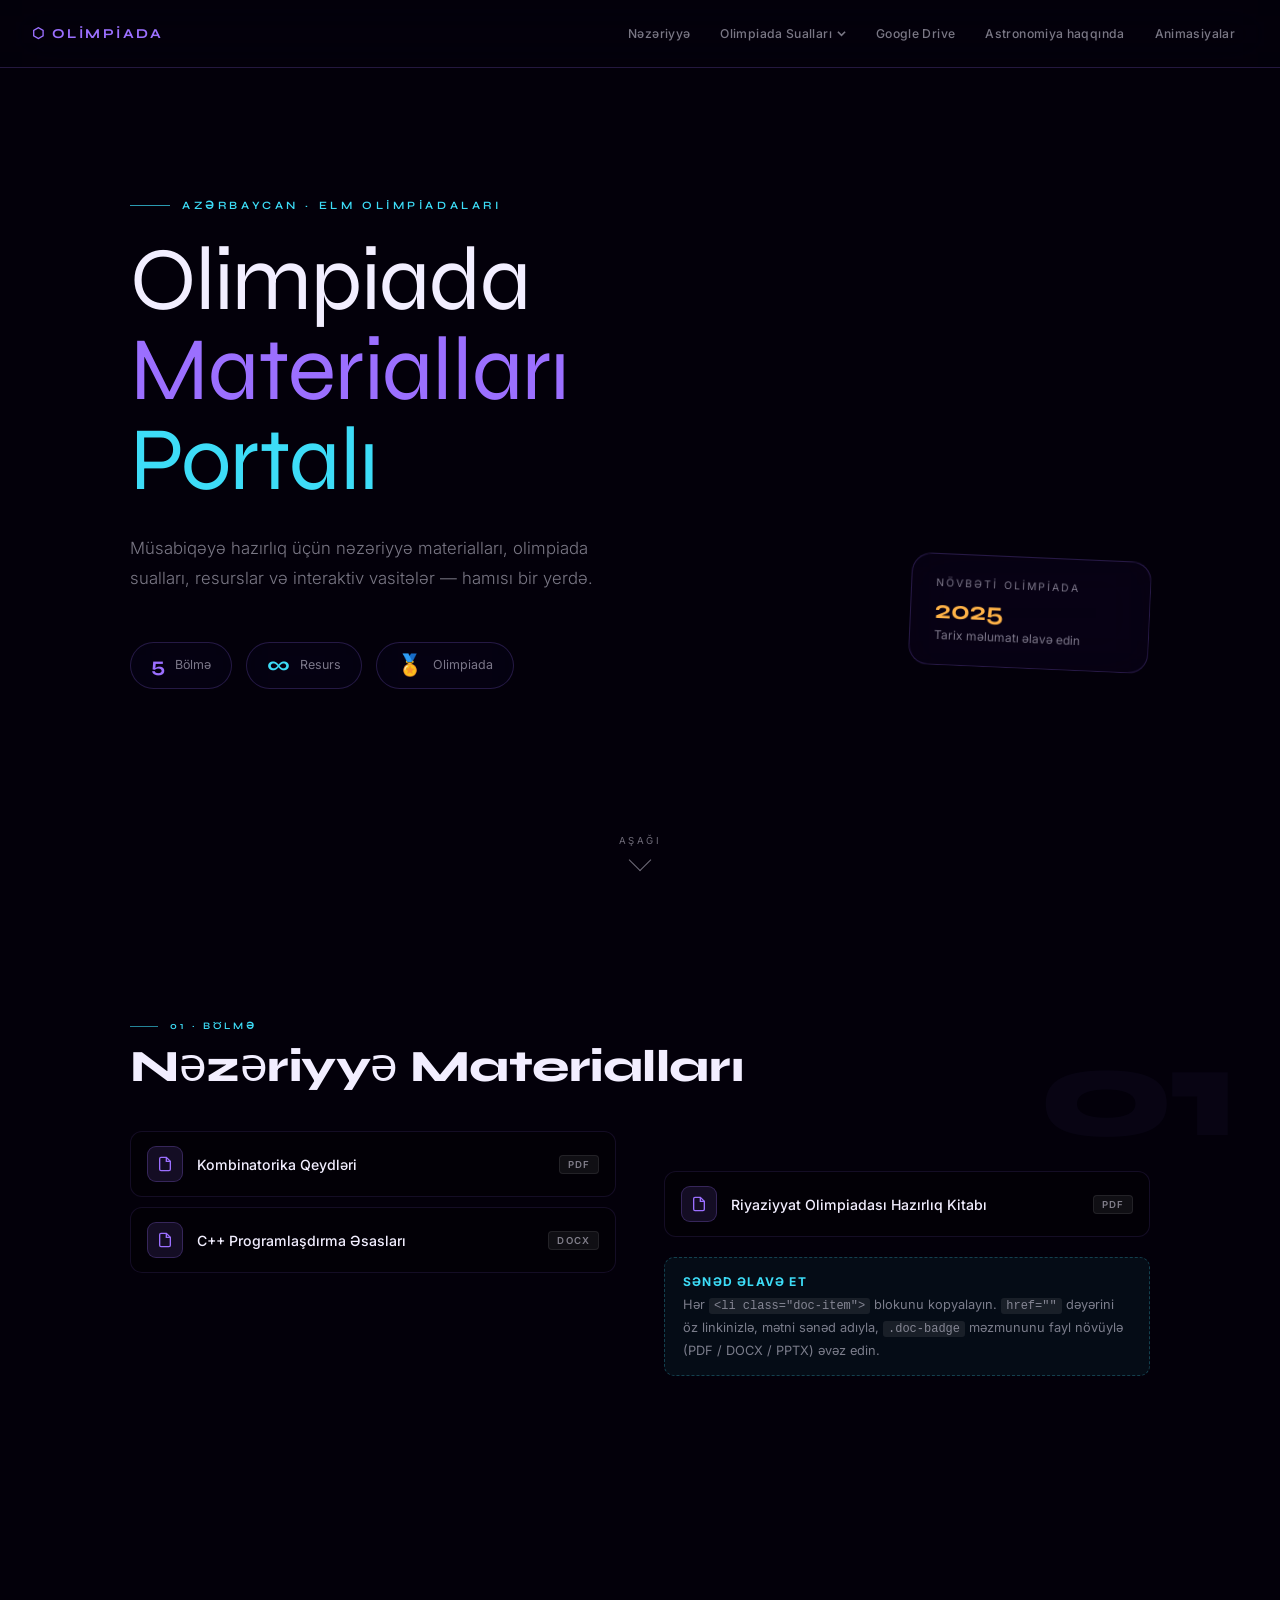
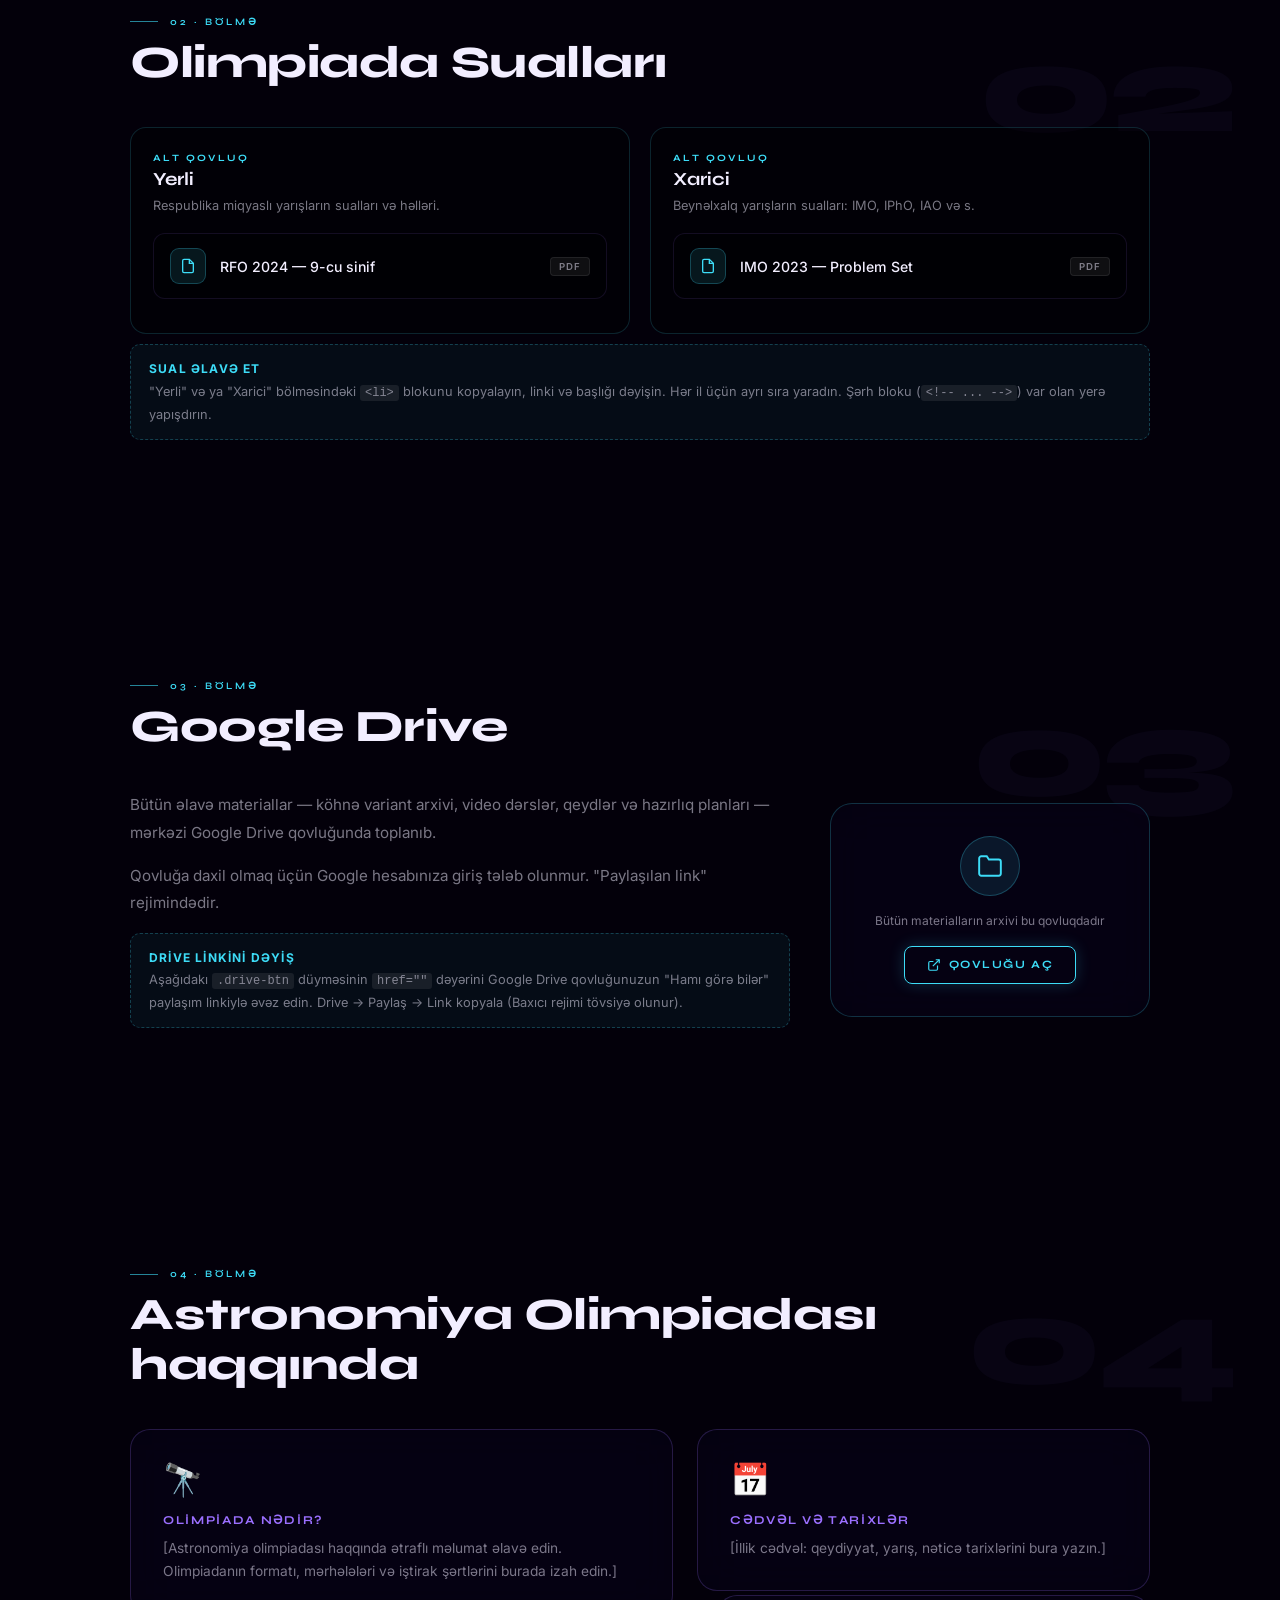
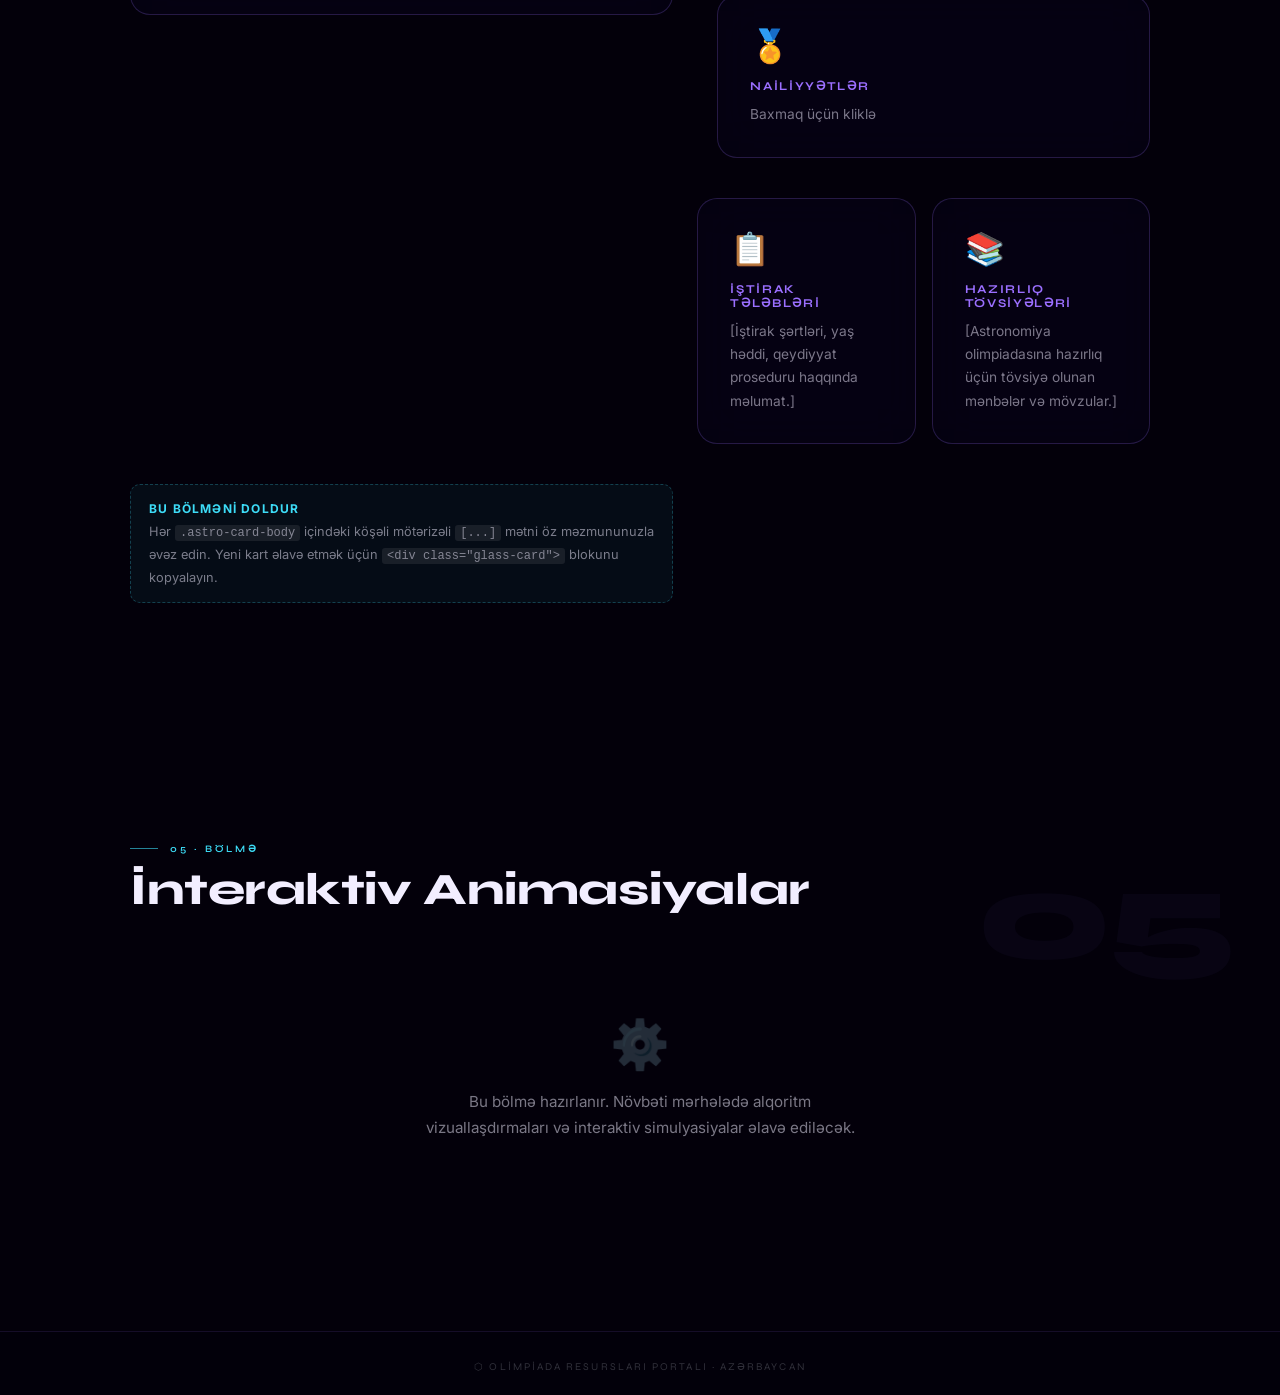
==== indexoz.html @ 7350e56d "Rename index.html to indexoz.html" ====
<!DOCTYPE html>
<html lang="az">
<head>
<meta charset="UTF-8"/>
<meta name="viewport" content="width=device-width, initial-scale=1.0"/>
<title>Olimpiada Resursları Portalı</title>
<link rel="preconnect" href="https://fonts.googleapis.com"/>
<link rel="preconnect" href="https://fonts.gstatic.com" crossorigin/>
<!--
  Inter = full Azerbaijani Unicode charset (ə ş ı ü ö ğ ç)
  Syne = kinetic display font with weight axis for scroll animation
-->
<link href="https://fonts.googleapis.com/css2?family=Syne:wght@400..800&family=Inter:wght@300;400;500;600&display=swap" rel="stylesheet"/>

<style>
/* ══════════════════════════════════════════════════
   DESIGN TOKENS
══════════════════════════════════════════════════ */
:root {
  --ink:        #03000A;
  --white:      #F2EEFF;
  --muted:      rgba(242,238,255,0.5);
  --faint:      rgba(242,238,255,0.15);
  --violet:     #9B6FFF;
  --cyan:       #3DDCF7;
  --rose:       #FF6B9D;
  --amber:      #FFB347;

  /* glass panels */
  --glass-bg:   rgba(8, 2, 22, 0.55);
  --glass-border: rgba(155,111,255,0.22);
  --glass-blur: blur(24px) saturate(160%);

  --font-display: 'Syne', sans-serif;
  --font-body:    'Inter', sans-serif;
  --nav-h:        68px;
}

/* ══════════════════════════════════════════════════
   RESET + BASE
══════════════════════════════════════════════════ */
*, *::before, *::after { box-sizing: border-box; margin: 0; padding: 0; }
html { scroll-behavior: smooth; font-size: 16px; }

body {
  font-family: var(--font-body);
  background: var(--ink);
  color: var(--white);
  overflow-x: hidden;
  min-height: 100vh;
}

/* ══════════════════════════════════════════════════
   PARALLAX SECTION BACKGROUNDS
   Each section gets its own full-bleed background image.

   HOW TO CHANGE A BACKGROUND:
   1. Go to Unsplash (unsplash.com) or NASA image gallery (images.nasa.gov)
   2. Find an image, click "Download" → copy the direct image URL
   3. Replace the url('...') value in the matching .bg-* rule below
   4. Adjust background-position if needed (e.g. "center top" vs "center center")
══════════════════════════════════════════════════ */
.bg-hero {
  /* CURRENT: Deep Milky Way field — NASA/ESA Hubble */
  background-image: url('https://images.unsplash.com/photo-1462331940025-496dfbfc7564?q=85&w=2400&auto=format&fit=crop');
}
.bg-theory {
  /* CURRENT: Purple nebula / cosmic cloud */
  background-image: url('https://images.unsplash.com/photo-1534796636912-3b95b3ab5986?q=85&w=2400&auto=format&fit=crop');
}
.bg-questions {
  /* CURRENT: Star cluster, deep blue tones */
  background-image: url('https://images.unsplash.com/photo-1419242902214-272b3f66ee7a?q=85&w=2400&auto=format&fit=crop');
}
.bg-drive {
  /* CURRENT: Galaxy spiral arm, dark green-black */
  background-image: url('https://images.unsplash.com/photo-1543722530-d2c3201371e7?q=85&w=2400&auto=format&fit=crop');
}
.bg-astronomy {
  /* CURRENT: Saturn-like ring planet, dark violet */
  background-image: url('https://images.unsplash.com/photo-1614314107768-6018061e5700?q=85&w=2400&auto=format&fit=crop');
}
.bg-animations {
  /* CURRENT: Abstract geometric light streaks on black */
  background-image: url('https://images.unsplash.com/photo-1451187580459-43490279c0fa?q=85&w=2400&auto=format&fit=crop');
}

/* ══════════════════════════════════════════════════
   SCROLL PROGRESS LINE
══════════════════════════════════════════════════ */
#scroll-line {
  position: fixed;
  top: 0; left: 0;
  height: 2px;
  width: 0%;
  background: linear-gradient(90deg, var(--violet), var(--cyan));
  z-index: 1000;
  transition: width 0.08s linear;
}

/* ══════════════════════════════════════════════════
   NAVIGATION
══════════════════════════════════════════════════ */
nav {
  position: fixed;
  top: 0; left: 0; right: 0;
  height: var(--nav-h);
  z-index: 500;
  background: rgba(3,0,10,0.7);
  backdrop-filter: var(--glass-blur);
  -webkit-backdrop-filter: var(--glass-blur);
  border-bottom: 1px solid var(--glass-border);
}

.nav-inner {
  max-width: 1280px;
  margin: 0 auto;
  height: 100%;
  display: flex;
  align-items: center;
  gap: 4px;
  padding: 0 32px;
}

.nav-logo {
  font-family: var(--font-display);
  font-size: 0.85rem;
  font-weight: 700;
  letter-spacing: 0.18em;
  text-transform: uppercase;
  color: var(--violet);
  text-decoration: none;
  margin-right: auto;
  flex-shrink: 0;
}

.nav-link {
  font-family: var(--font-body);
  font-size: 0.76rem;
  font-weight: 500;
  letter-spacing: 0.03em;
  color: var(--muted);
  text-decoration: none;
  padding: 7px 13px;
  border-radius: 6px;
  white-space: nowrap;
  transition: color 0.2s, background 0.2s;
}
.nav-link:hover { color: var(--white); background: rgba(155,111,255,0.1); }

/* dropdown */
.dropdown { position: relative; }
.dropdown-btn {
  display: flex;
  align-items: center;
  gap: 5px;
  cursor: pointer;
  background: none;
  border: none;
  font-family: var(--font-body);
  font-size: 0.76rem;
  font-weight: 500;
  letter-spacing: 0.03em;
  color: var(--muted);
  padding: 7px 13px;
  border-radius: 6px;
  transition: color 0.2s, background 0.2s;
  white-space: nowrap;
}
.dropdown-btn:hover { color: var(--white); background: rgba(155,111,255,0.1); }
.dropdown-btn svg { width: 9px; height: 9px; transition: transform 0.2s; }
.dropdown:hover .dropdown-btn svg { transform: rotate(180deg); }

.dropdown-menu {
  display: none;
  position: absolute;
  top: calc(100% + 8px);
  left: 50%;
  transform: translateX(-50%);
  min-width: 160px;
  background: rgba(8,2,22,0.95);
  backdrop-filter: var(--glass-blur);
  -webkit-backdrop-filter: var(--glass-blur);
  border: 1px solid var(--glass-border);
  border-radius: 10px;
  overflow: hidden;
}
.dropdown:hover .dropdown-menu { display: block; }
.dropdown-item {
  display: block;
  padding: 10px 18px;
  font-size: 0.78rem;
  color: var(--muted);
  text-decoration: none;
  transition: background 0.15s, color 0.15s;
}
.dropdown-item:hover { background: rgba(155,111,255,0.12); color: var(--white); }
.dropdown-item + .dropdown-item { border-top: 1px solid rgba(155,111,255,0.1); }

/* ══════════════════════════════════════════════════
   SECTION SHELL (full-bleed bg + overlay)
══════════════════════════════════════════════════ */
.section-shell {
  position: relative;
  background-size: cover;
  background-position: center;
  background-attachment: fixed; /* parallax */
  padding: 120px 0;
}
/* dark overlay so text is always readable */
.section-shell::before {
  content: '';
  position: absolute;
  inset: 0;
  background: linear-gradient(
    to bottom,
    rgba(3,0,10,0.72) 0%,
    rgba(3,0,10,0.55) 40%,
    rgba(3,0,10,0.72) 100%
  );
  pointer-events: none;
}

/* hero gets a deeper overlay at top for nav contrast */
.section-shell.hero-shell::before {
  background: linear-gradient(
    to bottom,
    rgba(3,0,10,0.82) 0%,
    rgba(3,0,10,0.45) 50%,
    rgba(3,0,10,0.88) 100%
  );
}

.section-content {
  position: relative;
  z-index: 1;
  max-width: 1100px;
  margin: 0 auto;
  padding: 0 40px;
}

/* ══════════════════════════════════════════════════
   HERO SECTION
══════════════════════════════════════════════════ */
.hero-shell {
  min-height: 100vh;
  display: flex;
  align-items: center;
  padding: 0;
}

.hero-content {
  position: relative;
  z-index: 1;
  width: 100%;
  max-width: 1100px;
  margin: 0 auto;
  padding: var(--nav-h) 40px 80px;
}

/* Organic asymmetric text block — offset left */
.hero-text-block {
  max-width: 680px;
}

/* kinetic title — weight animates on scroll via JS */
.kinetic-title {
  font-family: var(--font-display);
  font-size: clamp(3rem, 7vw, 6.5rem);
  font-weight: 400; /* starts light, JS will animate to 800 on scroll */
  line-height: 1.0;
  letter-spacing: -0.01em;
  color: var(--white);
  will-change: font-weight, opacity;
  transition: font-variation-settings 0.4s ease;
}
.kinetic-title .accent { color: var(--violet); }
.kinetic-title .accent2 { color: var(--cyan); }

.hero-eyebrow {
  font-family: var(--font-display);
  font-size: 0.7rem;
  font-weight: 600;
  letter-spacing: 0.32em;
  text-transform: uppercase;
  color: var(--cyan);
  margin-bottom: 24px;
  display: flex;
  align-items: center;
  gap: 12px;
}
.hero-eyebrow::before {
  content: '';
  display: inline-block;
  width: 40px;
  height: 1px;
  background: var(--cyan);
  opacity: 0.7;
}

.hero-sub {
  margin-top: 28px;
  font-size: 1.05rem;
  font-weight: 300;
  color: var(--muted);
  line-height: 1.8;
  max-width: 480px;
}

/* floating glass stat pills — organic positions */
.hero-stats {
  display: flex;
  gap: 14px;
  margin-top: 48px;
  flex-wrap: wrap;
}
.stat-pill {
  background: var(--glass-bg);
  backdrop-filter: var(--glass-blur);
  -webkit-backdrop-filter: var(--glass-blur);
  border: 1px solid var(--glass-border);
  border-radius: 100px;
  padding: 10px 20px;
  display: flex;
  align-items: center;
  gap: 10px;
}
.stat-pill .num {
  font-family: var(--font-display);
  font-size: 1.3rem;
  font-weight: 700;
  color: var(--violet);
}
.stat-pill .label {
  font-size: 0.78rem;
  color: var(--muted);
  line-height: 1.3;
}

/* floating glass card — overlapping, asymmetric */
.hero-float-card {
  position: absolute;
  right: 40px;
  bottom: 100px;
  width: 240px;
  background: var(--glass-bg);
  backdrop-filter: var(--glass-blur);
  -webkit-backdrop-filter: var(--glass-blur);
  border: 1px solid var(--glass-border);
  border-radius: 20px;
  padding: 22px 24px;
  transform: rotate(2.5deg);
}
.hfc-label {
  font-size: 0.65rem;
  letter-spacing: 0.2em;
  text-transform: uppercase;
  color: var(--muted);
  margin-bottom: 8px;
}
.hfc-val {
  font-family: var(--font-display);
  font-size: 1.6rem;
  font-weight: 700;
  color: var(--amber);
  line-height: 1;
}
.hfc-sub { font-size: 0.75rem; color: var(--muted); margin-top: 4px; }

/* scroll cue */
.scroll-cue {
  position: absolute;
  bottom: 32px;
  left: 50%;
  transform: translateX(-50%);
  z-index: 1;
  display: flex;
  flex-direction: column;
  align-items: center;
  gap: 6px;
  opacity: 0.45;
}
.scroll-cue span {
  font-size: 0.6rem;
  letter-spacing: 0.25em;
  text-transform: uppercase;
  color: var(--white);
}
.scroll-cue .chevron {
  width: 16px;
  height: 16px;
  border-right: 1.5px solid var(--white);
  border-bottom: 1.5px solid var(--white);
  transform: rotate(45deg);
  animation: bounce 1.6s ease-in-out infinite;
}
@keyframes bounce {
  0%, 100% { transform: rotate(45deg) translateY(0); }
  50%       { transform: rotate(45deg) translateY(5px); }
}

/* ══════════════════════════════════════════════════
   SECTION COMMON ELEMENTS
══════════════════════════════════════════════════ */

/* section eyebrow */
.s-eyebrow {
  font-family: var(--font-display);
  font-size: 0.62rem;
  font-weight: 600;
  letter-spacing: 0.3em;
  text-transform: uppercase;
  color: var(--cyan);
  margin-bottom: 10px;
  display: flex;
  align-items: center;
  gap: 12px;
}
.s-eyebrow::before {
  content: '';
  display: inline-block;
  width: 28px;
  height: 1px;
  background: var(--cyan);
  opacity: 0.6;
}

/* kinetic section heading */
.s-heading {
  font-family: var(--font-display);
  font-size: clamp(1.8rem, 3.5vw, 2.8rem);
  font-weight: 400;
  line-height: 1.1;
  letter-spacing: -0.01em;
  color: var(--white);
  margin-bottom: 40px;
  transition: font-variation-settings 0.4s ease;
  will-change: font-variation-settings;
}

/* ══════════════════════════════════════════════════
   GLASSMORPHISM CARD
══════════════════════════════════════════════════ */
.glass-card {
  background: var(--glass-bg);
  backdrop-filter: var(--glass-blur);
  -webkit-backdrop-filter: var(--glass-blur);
  border: 1px solid var(--glass-border);
  border-radius: 20px;
  padding: 30px 32px;
  transition: border-color 0.3s, transform 0.3s;
}
.glass-card:hover {
  border-color: rgba(155,111,255,0.45);
  transform: translateY(-2px);
}

/* ══════════════════════════════════════════════════
   THEORY SECTION — organic 2-col with overlap
══════════════════════════════════════════════════ */
#theory .section-content {
  display: grid;
  grid-template-columns: 1fr 1fr;
  gap: 0 48px;
  align-items: start;
}

/* heading spans full width */
#theory .s-eyebrow,
#theory .s-heading { grid-column: 1 / -1; }

#theory .doc-col:nth-child(odd) { margin-top: 0; }
#theory .doc-col:nth-child(even) { margin-top: 40px; } /* organic stagger */

@media (max-width: 700px) {
  #theory .section-content { grid-template-columns: 1fr; }
  #theory .doc-col:nth-child(even) { margin-top: 0; }
}

/* ══════════════════════════════════════════════════
   DOC ITEM
══════════════════════════════════════════════════ */
.doc-item {
  display: flex;
  align-items: center;
  gap: 14px;
  padding: 14px 16px;
  background: rgba(0,0,0,0.3);
  border: 1px solid rgba(155,111,255,0.12);
  border-radius: 12px;
  margin-bottom: 10px;
  transition: background 0.2s, border-color 0.2s, transform 0.2s;
}
.doc-item:hover {
  background: rgba(155,111,255,0.09);
  border-color: rgba(155,111,255,0.35);
  transform: translateX(4px);
}

.doc-icon-wrap {
  width: 36px;
  height: 36px;
  border-radius: 9px;
  background: rgba(155,111,255,0.12);
  border: 1px solid rgba(155,111,255,0.25);
  display: flex;
  align-items: center;
  justify-content: center;
  flex-shrink: 0;
}
.doc-icon-wrap svg { width: 16px; height: 16px; color: var(--violet); }

.doc-link {
  font-size: 0.88rem;
  font-weight: 500;
  color: var(--white);
  text-decoration: none;
  flex: 1;
  transition: color 0.2s;
}
.doc-link:hover { color: var(--violet); }

.doc-badge {
  font-size: 0.6rem;
  font-weight: 600;
  letter-spacing: 0.12em;
  text-transform: uppercase;
  color: var(--muted);
  background: rgba(255,255,255,0.06);
  border: 1px solid rgba(255,255,255,0.08);
  padding: 3px 8px;
  border-radius: 4px;
  flex-shrink: 0;
}

/* ══════════════════════════════════════════════════
   USER NOTE BLOCK
══════════════════════════════════════════════════ */
.user-note {
  display: flex;
  gap: 12px;
  align-items: flex-start;
  background: rgba(61,220,247,0.05);
  border: 1px dashed rgba(61,220,247,0.25);
  border-radius: 10px;
  padding: 14px 18px;
  margin-top: 16px;
  font-size: 0.8rem;
  color: var(--muted);
  line-height: 1.65;
}
.user-note strong { color: var(--cyan); display: block; margin-bottom: 2px; font-size: 0.75rem; letter-spacing: 0.1em; text-transform: uppercase; }
.user-note code { background: rgba(255,255,255,0.08); padding: 1px 5px; border-radius: 3px; font-size: 0.75rem; }

/* ══════════════════════════════════════════════════
   QUESTIONS SECTION — subfolder grid
══════════════════════════════════════════════════ */
.subfolder-grid {
  display: grid;
  grid-template-columns: 1fr 1fr;
  gap: 20px;
}
@media (max-width: 600px) { .subfolder-grid { grid-template-columns: 1fr; } }

.subfolder-box {
  background: rgba(0,0,0,0.35);
  border: 1px solid rgba(61,220,247,0.16);
  border-radius: 16px;
  padding: 24px 22px;
}
.sf-tag {
  font-family: var(--font-display);
  font-size: 0.6rem;
  font-weight: 700;
  letter-spacing: 0.25em;
  text-transform: uppercase;
  color: var(--cyan);
  margin-bottom: 4px;
}
.sf-title {
  font-family: var(--font-display);
  font-size: 1.15rem;
  font-weight: 700;
  color: var(--white);
  margin-bottom: 6px;
}
.sf-desc {
  font-size: 0.8rem;
  color: var(--muted);
  margin-bottom: 18px;
  line-height: 1.5;
}
/* cyan icon tint for questions subfolder */
.subfolder-box .doc-icon-wrap {
  background: rgba(61,220,247,0.1);
  border-color: rgba(61,220,247,0.25);
}
.subfolder-box .doc-icon-wrap svg { color: var(--cyan); }
.subfolder-box .doc-link:hover { color: var(--cyan); }

/* ══════════════════════════════════════════════════
   DRIVE SECTION
══════════════════════════════════════════════════ */
.drive-layout {
  display: grid;
  grid-template-columns: 1fr 320px;
  gap: 40px;
  align-items: center;
}
@media (max-width: 700px) { .drive-layout { grid-template-columns: 1fr; } }

.drive-text {
  font-size: 0.95rem;
  color: var(--muted);
  line-height: 1.8;
}

.drive-glass {
  background: var(--glass-bg);
  backdrop-filter: var(--glass-blur);
  -webkit-backdrop-filter: var(--glass-blur);
  border: 1px solid rgba(61,220,247,0.22);
  border-radius: 22px;
  padding: 32px 28px;
  text-align: center;
}
.drive-icon-circle {
  width: 60px;
  height: 60px;
  background: rgba(61,220,247,0.1);
  border: 1px solid rgba(61,220,247,0.25);
  border-radius: 50%;
  display: flex;
  align-items: center;
  justify-content: center;
  margin: 0 auto 16px;
}
.drive-icon-circle svg { width: 26px; height: 26px; color: var(--cyan); }
.drive-label {
  font-size: 0.75rem;
  color: var(--muted);
  margin-bottom: 16px;
  line-height: 1.5;
}
.drive-btn {
  display: inline-flex;
  align-items: center;
  gap: 8px;
  background: transparent;
  border: 1.5px solid var(--cyan);
  color: var(--cyan);
  padding: 11px 22px;
  border-radius: 8px;
  font-family: var(--font-display);
  font-size: 0.7rem;
  font-weight: 700;
  letter-spacing: 0.14em;
  text-transform: uppercase;
  text-decoration: none;
  transition: all 0.25s;
  box-shadow: 0 0 16px rgba(61,220,247,0.2);
}
.drive-btn:hover {
  background: var(--cyan);
  color: var(--ink);
  box-shadow: 0 0 28px rgba(61,220,247,0.5);
}
.drive-btn svg { width: 14px; height: 14px; }

/* ══════════════════════════════════════════════════
   ASTRONOMY SECTION — asymmetric overlapping cards
══════════════════════════════════════════════════ */
.astro-layout {
  display: grid;
  grid-template-columns: 1.2fr 1fr;
  gap: 24px;
  align-items: start;
}
@media (max-width: 700px) { .astro-layout { grid-template-columns: 1fr; } }

.astro-main-card {
  grid-row: 1 / 3;
}
.astro-side-cards {
  display: flex;
  flex-direction: column;
  gap: 16px;
}
.astro-side-cards .glass-card { margin-top: 0; }
.astro-side-cards .glass-card:nth-child(2) { margin-top: -12px; margin-left: 20px; } /* organic overlap */

.astro-icon { font-size: 2rem; margin-bottom: 14px; }
.astro-card-title {
  font-family: var(--font-display);
  font-size: 0.75rem;
  font-weight: 700;
  letter-spacing: 0.14em;
  text-transform: uppercase;
  color: var(--violet);
  margin-bottom: 10px;
}
.astro-card-body {
  font-size: 0.86rem;
  color: var(--muted);
  line-height: 1.7;
}

/* ══════════════════════════════════════════════════
   ANIMATIONS SECTION
══════════════════════════════════════════════════ */
.anim-placeholder {
  text-align: center;
  padding: 60px 0;
}
.anim-ph-icon {
  font-size: 3rem;
  opacity: 0.25;
  margin-bottom: 16px;
}
.anim-ph-text {
  font-size: 0.95rem;
  color: var(--muted);
  line-height: 1.7;
  max-width: 440px;
  margin: 0 auto;
}
#animation-container { min-height: 10px; }

/* ══════════════════════════════════════════════════
   SECTION DIVIDER
══════════════════════════════════════════════════ */
.section-number {
  position: absolute;
  right: 48px;
  top: 130px;
  font-family: var(--font-display);
  font-size: 8rem;
  font-weight: 800;
  color: rgba(155,111,255,0.04);
  line-height: 1;
  pointer-events: none;
  user-select: none;
  letter-spacing: -0.04em;
}

/* ══════════════════════════════════════════════════
   RESPONSIVE NAV collapse
══════════════════════════════════════════════════ */
@media (max-width: 860px) {
  .nav-inner { gap: 2px; padding: 0 16px; }
  .nav-link, .dropdown-btn { font-size: 0.68rem; padding: 6px 8px; }
  .hero-float-card { display: none; }
  .kinetic-title { font-size: clamp(2.4rem, 8vw, 4rem); }
  .section-number { display: none; }
  .astro-side-cards .glass-card:nth-child(2) { margin-top: 0; margin-left: 0; }
}

/* ══════════════════════════════════════════════════
   FOOTER
══════════════════════════════════════════════════ */
footer {
  background: rgba(3,0,10,0.95);
  border-top: 1px solid rgba(155,111,255,0.12);
  text-align: center;
  padding: 28px;
  font-family: var(--font-display);
  font-size: 0.65rem;
  letter-spacing: 0.2em;
  text-transform: uppercase;
  color: rgba(242,238,255,0.2);
}

/* ══════════════════════════════════════════════════
   REVEAL ANIMATION (intersection observer)
══════════════════════════════════════════════════ */
.reveal {
  opacity: 0;
  transform: translateY(28px);
  transition: opacity 0.7s ease, transform 0.7s ease;
}
.reveal.visible {
  opacity: 1;
  transform: translateY(0);
}
.reveal-delay-1 { transition-delay: 0.1s; }
.reveal-delay-2 { transition-delay: 0.22s; }
.reveal-delay-3 { transition-delay: 0.34s; }
</style>
</head>
<body>

<!-- Scroll progress line -->
<div id="scroll-line"></div>

<!-- ══════════════════════════════════════════════
     NAVIGATION
══════════════════════════════════════════════ -->
<nav>
  <div class="nav-inner">
    <a href="#" class="nav-logo">⬡ Olimpiada</a>
    <a href="#theory" class="nav-link">Nəzəriyyə</a>
    <div class="dropdown">
      <button class="dropdown-btn" aria-haspopup="true">
        Olimpiada Sualları
        <svg viewBox="0 0 10 6" fill="none" stroke="currentColor" stroke-width="1.8"><path d="M1 1l4 4 4-4"/></svg>
      </button>
      <div class="dropdown-menu">
        <a href="#yerli" class="dropdown-item">Yerli</a>
        <a href="#xarici" class="dropdown-item">Xarici</a>
      </div>
    </div>
    <a href="#drive" class="nav-link">Google Drive</a>
    <a href="#astronomy" class="nav-link">Astronomiya haqqında</a>
    <a href="#animations" class="nav-link">Animasiyalar</a>
  </div>
</nav>

<!-- ══════════════════════════════════════════════
     HERO
══════════════════════════════════════════════ -->
<section class="section-shell hero-shell bg-hero" id="hero">
  <div class="hero-content">
    <div class="hero-text-block">
      <p class="hero-eyebrow">Azərbaycan · Elm Olimpiadaları</p>
      <h1 class="kinetic-title" id="hero-title">
        Olimpiada<br>
        <span class="accent">Materialları</span><br>
        <span class="accent2">Portalı</span>
      </h1>
      <p class="hero-sub">
        Müsabiqəyə hazırlıq üçün nəzəriyyə materialları, olimpiada sualları, resurslar və interaktiv vasitələr — hamısı bir yerdə.
      </p>
      <div class="hero-stats">
        <div class="stat-pill">
          <span class="num">5</span>
          <span class="label">Bölmə</span>
        </div>
        <div class="stat-pill">
          <span class="num" style="color:var(--cyan)">∞</span>
          <span class="label">Resurs</span>
        </div>
        <div class="stat-pill">
          <span class="num" style="color:var(--rose)">🏅</span>
          <span class="label">Olimpiada</span>
        </div>
      </div>
    </div>

    <!-- Organic floating glass card — overlapping hero image -->
    <div class="hero-float-card">
      <p class="hfc-label">Növbəti olimpiada</p>
      <!--
        BURA TARIX YAZIN:
        Bu kiçik float kartdakı tarix və adı
        öz olimpiadanıza uyğun dəyişin.
      -->
      <p class="hfc-val">2025</p>
      <p class="hfc-sub">Tarix məlumatı əlavə edin</p>
    </div>
  </div>

  <div class="scroll-cue">
    <span>Aşağı</span>
    <div class="chevron"></div>
  </div>
</section>

<!-- ══════════════════════════════════════════════
     1 · THEORY
══════════════════════════════════════════════ -->
<section class="section-shell bg-theory" id="theory">
  <span class="section-number">01</span>
  <div class="section-content">
    <p class="s-eyebrow reveal">01 · Bölmə</p>
    <h2 class="s-heading reveal reveal-delay-1">Nəzəriyyə Materialları</h2>

    <!--
      SÜTUN QURULUŞU:
      İki sütunlu organik layout. Sol sütun normal,
      sağ sütun 40px aşağı sürüşür — bu qeyri-simmetrik effektdir.
      Sənədləri aşağıdakı kimi bölüşdürün:
      ilk yarısı .doc-col:first-of-type içinə,
      ikinci yarısı ikinci .doc-col içinə.
    -->

    <div class="doc-col reveal reveal-delay-1">
      <ul style="list-style:none;padding:0;margin:0;">
        <!--
          SƏNƏD ƏLAVƏ ETMƏYİN YOLU:
          ─────────────────────────────────────────
          1. href="..." dəyərinə Google Drive,
             Dropbox və ya birbaşa fayl linkini yazın.
             Məsələn: href="https://drive.google.com/file/d/XXX/view"
          2. .doc-link içindəki mətni sənəd adıyla əvəz edin.
          3. .doc-badge içinə fayl növünü yazın: PDF, DOCX, PPTX
          4. Yeni sənəd üçün bütün <li>...</li> blokunu
             kopyalayıb yapışdırın.
          ─────────────────────────────────────────
        -->
        <li class="doc-item">
          <div class="doc-icon-wrap">
            <svg viewBox="0 0 24 24" fill="none" stroke="currentColor" stroke-width="2"><path d="M14 2H6a2 2 0 00-2 2v16a2 2 0 002 2h12a2 2 0 002-2V8z"/><polyline points="14 2 14 8 20 8"/></svg>
          </div>
          <a href="URL_DOC1.pdf" target="_blank" class="doc-link">Kombinatorika Qeydləri</a>
          <span class="doc-badge">PDF</span>
        </li>
        <li class="doc-item">
          <div class="doc-icon-wrap">
            <svg viewBox="0 0 24 24" fill="none" stroke="currentColor" stroke-width="2"><path d="M14 2H6a2 2 0 00-2 2v16a2 2 0 002 2h12a2 2 0 002-2V8z"/><polyline points="14 2 14 8 20 8"/></svg>
          </div>
          <a href="URL_DOC2.docx" target="_blank" class="doc-link">C++ Programlaşdırma Əsasları</a>
          <span class="doc-badge">DOCX</span>
        </li>
        <!-- YENİ SƏNƏD BURAYA -->
      </ul>
    </div>

    <div class="doc-col reveal reveal-delay-2">
      <ul style="list-style:none;padding:0;margin:0;">
        <!-- İKİNCİ SÜTUN: eyni <li> forması ilə sənəd əlavə edin -->
        <li class="doc-item">
          <div class="doc-icon-wrap">
            <svg viewBox="0 0 24 24" fill="none" stroke="currentColor" stroke-width="2"><path d="M14 2H6a2 2 0 00-2 2v16a2 2 0 002 2h12a2 2 0 002-2V8z"/><polyline points="14 2 14 8 20 8"/></svg>
          </div>
          <a href="URL_DOC3.pdf" target="_blank" class="doc-link">Riyaziyyat Olimpiadası Hazırlıq Kitabı</a>
          <span class="doc-badge">PDF</span>
        </li>
        <!-- YENİ SƏNƏD BURAYA -->
      </ul>

      <div class="user-note" style="margin-top:20px;">
        <span>
          <strong>Sənəd əlavə et</strong>
          Hər <code>&lt;li class="doc-item"&gt;</code> blokunu kopyalayın.
          <code>href=""</code> dəyərini öz linkinizlə, mətni sənəd adıyla,
          <code>.doc-badge</code> məzmununu fayl növüylə (PDF / DOCX / PPTX) əvəz edin.
        </span>
      </div>
    </div>
  </div>
</section>

<!-- ══════════════════════════════════════════════
     2 · OLİMPİADA SUALLARI
══════════════════════════════════════════════ -->
<section class="section-shell bg-questions" id="questions">
  <span class="section-number">02</span>
  <div class="section-content">
    <p class="s-eyebrow reveal">02 · Bölmə</p>
    <h2 class="s-heading reveal reveal-delay-1">Olimpiada Sualları</h2>

    <div class="subfolder-grid reveal reveal-delay-2">
      <!-- YERLİ -->
      <div class="subfolder-box" id="yerli">
        <p class="sf-tag">alt qovluq</p>
        <h3 class="sf-title">Yerli</h3>
        <p class="sf-desc">Respublika miqyaslı yarışların sualları və həlləri.</p>
        <ul style="list-style:none;padding:0;margin:0;">
          <li class="doc-item">
            <div class="doc-icon-wrap">
              <svg viewBox="0 0 24 24" fill="none" stroke="currentColor" stroke-width="2"><path d="M14 2H6a2 2 0 00-2 2v16a2 2 0 002 2h12a2 2 0 002-2V8z"/><polyline points="14 2 14 8 20 8"/></svg>
            </div>
            <a href="URL_LOCAL1.pdf" target="_blank" class="doc-link">RFO 2024 — 9-cu sinif</a>
            <span class="doc-badge">PDF</span>
          </li>
          <!--
            YERLİ SUAL ƏLAVƏ ET:
            Yuxarıdakı <li> blokunu kopyala,
            href və mətni dəyiş.
          -->
        </ul>
      </div>

      <!-- XARİCİ -->
      <div class="subfolder-box" id="xarici">
        <p class="sf-tag">alt qovluq</p>
        <h3 class="sf-title">Xarici</h3>
        <p class="sf-desc">Beynəlxalq yarışların sualları: IMO, IPhO, IAO və s.</p>
        <ul style="list-style:none;padding:0;margin:0;">
          <li class="doc-item">
            <div class="doc-icon-wrap">
              <svg viewBox="0 0 24 24" fill="none" stroke="currentColor" stroke-width="2"><path d="M14 2H6a2 2 0 00-2 2v16a2 2 0 002 2h12a2 2 0 002-2V8z"/><polyline points="14 2 14 8 20 8"/></svg>
            </div>
            <a href="URL_INT1.pdf" target="_blank" class="doc-link">IMO 2023 — Problem Set</a>
            <span class="doc-badge">PDF</span>
          </li>
          <!--
            XARİCİ SUAL ƏLAVƏ ET:
            Yuxarıdakı <li> blokunu kopyala,
            href və mətni dəyiş.
          -->
        </ul>
      </div>
    </div>

    <div class="user-note reveal reveal-delay-3" style="margin-top:10px;">
      <span>
        <strong>Sual əlavə et</strong>
        "Yerli" və ya "Xarici" bölməsindəki <code>&lt;li&gt;</code> blokunu kopyalayın, linki və başlığı dəyişin.
        Hər il üçün ayrı sıra yaradın. Şərh bloku (<code>&lt;!-- ... --&gt;</code>) var olan yerə yapışdırın.
      </span>
    </div>
  </div>
</section>

<!-- ══════════════════════════════════════════════
     3 · GOOGLE DRIVE
══════════════════════════════════════════════ -->
<section class="section-shell bg-drive" id="drive">
  <span class="section-number">03</span>
  <div class="section-content">
    <p class="s-eyebrow reveal">03 · Bölmə</p>
    <h2 class="s-heading reveal reveal-delay-1">Google Drive</h2>

    <div class="drive-layout">
      <div class="drive-text reveal reveal-delay-1">
        <p style="margin-bottom:16px;">
          Bütün əlavə materiallar — köhnə variant arxivi, video dərslər, qeydlər və hazırlıq planları — mərkəzi Google Drive qovluğunda toplanıb.
        </p>
        <p style="margin-bottom:16px;">
          Qovluğa daxil olmaq üçün Google hesabınıza giriş tələb olunmur. "Paylaşılan link" rejimindədir.
        </p>
        <div class="user-note" style="margin-top:0;">
          <span>
            <strong>Drive linkini dəyiş</strong>
            Aşağıdakı <code>.drive-btn</code> düyməsinin <code>href=""</code> dəyərini
            Google Drive qovluğunuzun "Hamı görə bilər" paylaşım linkiylə əvəz edin.
            Drive → Paylaş → Link kopyala (Baxıcı rejimi tövsiyə olunur).
          </span>
        </div>
      </div>

      <div class="drive-glass reveal reveal-delay-2">
        <div class="drive-icon-circle">
          <svg viewBox="0 0 24 24" fill="none" stroke="currentColor" stroke-width="1.8">
            <path d="M22 19a2 2 0 01-2 2H4a2 2 0 01-2-2V5a2 2 0 012-2h5l2 3h9a2 2 0 012 2z"/>
          </svg>
        </div>
        <p class="drive-label">Bütün materialların arxivi bu qovluqdadır</p>
        <!--
          DRIVE LİNKİNİZİ BURA YAZIN:
          href="YOUR_GOOGLE_DRIVE_LINK_HERE" əvəzinə
          öz Drive paylaşım linkinizi yapışdırın.
        -->
        <a href="YOUR_GOOGLE_DRIVE_LINK_HERE" target="_blank" class="drive-btn">
          <svg viewBox="0 0 24 24" fill="none" stroke="currentColor" stroke-width="2"><path d="M18 13v6a2 2 0 01-2 2H5a2 2 0 01-2-2V8a2 2 0 012-2h6"/><polyline points="15 3 21 3 21 9"/><line x1="10" y1="14" x2="21" y2="3"/></svg>
          Qovluğu Aç
        </a>
      </div>
    </div>
  </div>
</section>

<!-- ══════════════════════════════════════════════
     4 · ASTRONOMİYA OLİMPİADASI HAQQINDA
══════════════════════════════════════════════ -->
<section class="section-shell bg-astronomy" id="astronomy">
  <span class="section-number">04</span>
  <div class="section-content">
    <p class="s-eyebrow reveal">04 · Bölmə</p>
    <h2 class="s-heading reveal reveal-delay-1">Astronomiya Olimpiadası haqqında</h2>

    <!--
      ASİMMETRİK LAYOUT:
      Sol tərəfdə böyük əsas kart (grid-row: 1/3 tutur),
      sağda iki kiçik kart üst-üstə, ikincisi sola sürüşür.
      Bu "space debris" tipli qeyri-xətti görünüş yaradır.
    -->
    <div class="astro-layout">
      <!-- Böyük əsas kart -->
      <div class="glass-card astro-main-card reveal reveal-delay-1">
        <div class="astro-icon">🔭</div>
        <p class="astro-card-title">Olimpiada nədir?</p>
        <p class="astro-card-body">
          <!--
            BURAYA ÖZ MƏTNİNİZİ YAZIN:
            Astronomiya olimpiadasının mahiyyəti,
            neçə mərhələdən ibarət olduğu,
            kimlərin iştirak edə biləcəyi haqqında
            3-5 cümlə əlavə edin.
          -->
          [Astronomiya olimpiadası haqqında ətraflı məlumat əlavə edin. Olimpiadanın formatı, mərhələləri və iştirak şərtlərini burada izah edin.]
        </p>
      </div>

      <!-- Sağ kiçik kartlar -->
<div class="astro-side-cards">

  <div class="glass-card reveal reveal-delay-2">
    <div class="astro-icon">📅</div>
    <p class="astro-card-title">Cədvəl və tarixlər</p>
    <p class="astro-card-body">
      [İllik cədvəl: qeydiyyat, yarış, nəticə tarixlərini bura yazın.]
    </p>
  </div>

  <!-- NAILIYYETLER BUTTON -->
  <div class="glass-card reveal reveal-delay-3" id="nailiyyetButton" style="cursor:pointer;">
    <div class="astro-icon">🏅</div>
    <p class="astro-card-title">Nailiyyətlər</p>
    <p class="astro-card-body">Baxmaq üçün kliklə</p>
  </div>

</div> <!-- astro-side-cards BAĞLANDI -->

      <!-- AÇILAN HİSSƏ -->
      <div id="nailiyyetler" style="display:none; margin-top:15px;">
          <div class="glass-card">
              <p class="astro-card-title">Nailiyyətlər</p>
              <p class="astro-card-body">
                  <b>2025</b><br>
                  Komanda rəhbərləri: Famil Mustafa, Vaqif Əliyev<br>
                  <table style="width:100%; margin-top:10px; color:white; border-collapse:none;">
                <tr>
                    <th style="text-align:left;">İştirakçı</th>
                    <th style="text-align:left;">Nəticə</th>
                </tr>
                <tr>
                    <td>Oqtay Lətifli</td>
                    <td>Bürünc medal</td>
                </tr>
                <tr>
                    <td>Məhəmməd Cəfərli</td>
                    <td>Bürünc medal</td>
                </tr>
                <tr>
                    <td>Aqil Güləliyev</td>
                    <td>Həvəsləndirici mükafat</td>
                </tr>
                <tr>
                    <td>Raiq Babazadə</td>
                    <td>Həvəsləndirici mükafat</td>
                </tr>
                <tr>
                    <td>Elvin Məcidov</td>
                    <td> </td>
                </tr>
            </table>
                
                  <br>

                
                  <b>2024</b><br>
                  Komanda rəhbərləri: Famil Mustafa, Abdullah Bazarov<br>
                  <table style="width:100%; margin-top:10px; color:white; border-collapse:none;">
                <tr>
                    <th style="text-align:left;">İştirakçı</th>
                    <th style="text-align:left;">Nəticə</th>
                </tr>
                <tr>
                    <td>Məhəmməd Cəfərli</td>
                    <td>Həvəsləndirici mükafat</td>
                </tr>
                <tr>
                    <td>Oqtay Lətifli</td>
                    <td>Həvəsləndirici mükafat</td>
                </tr>
                <tr>
                    <td>Aqil Güləliyev</td>
                    <td>Həvəsləndirici mükafat</td>
                </tr>
                <tr>
                    <td>Adil Səttarov</td>
                    <td>Həvəsləndirici mükafat</td>
                </tr>
                <tr>
                    <td>Atilla Muradlı</td>
                    <td> </td>
                </tr>
            </table>
                
                  <br>

                  <b>2023</b><br>
                  Komanda rəhbərləri: Famil Mustafa, Abdullah Bazarov<br>
                  <table style="width:100%; margin-top:10px; color:white; border-collapse:none;">
                <tr>
                    <th style="text-align:left;">İştirakçı</th>
                    <th style="text-align:left;">Nəticə</th>
                </tr>
                <tr>
                    <td>Qəndab Məmmədova</td>
                    <td>Həvəsləndirici mükafat</td>
                </tr>
                <tr>
                    <td>Nicat Abbasov</td>
                    <td> </td>
                </tr>
                <tr>
                    <td>Oqtay Lətifli</td>
                    <td> </td>
                </tr>
                <tr>
                    <td>Nəzrin Miriyeva</td>
                    <td> </td>
                </tr>
                <tr>
                    <td>Atilla Muradlı</td>
                    <td> </td>
                </tr>
            </table>

            
                  <br>

                  <b>2022</b><br>
                  Komanda rəhbərləri: Famil Mustafa, Abdullah Bazarov<br>
                  <table style="width:100%; margin-top:10px; color:white; border-collapse:none;">
                <tr>
                    <th style="text-align:left;">İştirakçı</th>
                    <th style="text-align:left;">Nəticə</th>
                </tr>
                <tr>
                    <td>Vaqif Əliyev</td>
                    <td>Həvəsləndirici mükafat</td>
                </tr>
                <tr>
                    <td>Nicat Abbasov</td>
                    <td>Həvəsləndirici mükafat</td>
                </tr>
                <tr>
                    <td>Qəndab Məmmədova</td>
                    <td> </td>
                </tr>
                <tr>
                    <td>Fəxriyyə ...</td>
                    <td>Həvəsləndirici mükafat</td>
                </tr>
                <tr>
                    <td>Rəşad ...</td>
                    <td> </td>
                </tr>
            </table>
              </p>
          </div>
      </div>

    <!-- Əlavə kart sırası -->
    <div style="display:grid;grid-template-columns:1fr 1fr;gap:16px;margin-top:16px;" class="reveal reveal-delay-2">
      <div class="glass-card">
        <div class="astro-icon">📋</div>
        <p class="astro-card-title">İştirak tələbləri</p>
        <p class="astro-card-body">
          <!--
            TƏLƏBLƏRİ BURAYA YAZIN:
            Yaş həddi, sinif, hazırlıq tövsiyələri.
          -->
          [İştirak şərtləri, yaş həddi, qeydiyyat proseduru haqqında məlumat.]
        </p>
      </div>
      <div class="glass-card">
        <div class="astro-icon">📚</div>
        <p class="astro-card-title">Hazırlıq tövsiyələri</p>
        <p class="astro-card-body">
          <!--
            TÖVSİYƏLƏRİ BURAYA YAZIN:
            Hansı kitabları oxumaq lazımdır,
            hansı mövzulara fokuslanmaq lazımdır.
          -->
          [Astronomiya olimpiadasına hazırlıq üçün tövsiyə olunan mənbələr və mövzular.]
        </p>
      </div>
    </div>

    <div class="user-note reveal" style="margin-top:16px;">
      <span>
        <strong>Bu bölməni doldur</strong>
        Hər <code>.astro-card-body</code> içindəki
        köşəli mötərizəli <code>[...]</code> mətni öz məzmununuzla əvəz edin.
        Yeni kart əlavə etmək üçün <code>&lt;div class="glass-card"&gt;</code> blokunu kopyalayın.
      </span>
    </div>
  </div>
</section>

<!-- ══════════════════════════════════════════════
     5 · İNTERAKTİV ANİMASİYALAR
══════════════════════════════════════════════ -->
<section class="section-shell bg-animations" id="animations">
  <span class="section-number">05</span>
  <div class="section-content">
    <p class="s-eyebrow reveal">05 · Bölmə</p>
    <h2 class="s-heading reveal reveal-delay-1">İnteraktiv Animasiyalar</h2>

    <div class="anim-placeholder reveal reveal-delay-2">
      <div class="anim-ph-icon">⚙️</div>
      <p class="anim-ph-text">
        Bu bölmə hazırlanır. Növbəti mərhələdə alqoritm vizuallaşdırmaları və interaktiv simulyasiyalar əlavə ediləcək.
      </p>
    </div>
    <div id="animation-container"></div>
  </div>
</section>

<footer>⬡ Olimpiada Resursları Portalı · Azərbaycan</footer>

<!-- ══════════════════════════════════════════════
     SCRIPTS
══════════════════════════════════════════════ -->
<script>
/* ─── SCROLL PROGRESS LINE ─────────────────── */
const scrollLine = document.getElementById('scroll-line');
window.addEventListener('scroll', () => {
  const scrolled = document.documentElement.scrollTop;
  const total = document.documentElement.scrollHeight - window.innerHeight;
  scrollLine.style.width = (scrolled / total * 100) + '%';
}, { passive: true });

/* ─── KINETIC TYPOGRAPHY ────────────────────
   Syne is a variable font (wght 400–800).
   As the user scrolls past 0–300px,
   heading font-weight ramps up from 400 → 800,
   giving a "tightening" pull effect.

   HOW IT WORKS:
   - We watch scrollY
   - Map it to a weight value between 400 and 800
   - Apply it via font-variation-settings
   - All .s-heading elements across sections respond
     to their own visibility ratio via IntersectionObserver
*/
function lerp(a, b, t) { return a + (b - a) * Math.min(Math.max(t, 0), 1); }

/* Hero title: weight increases as you scroll away from top */
const heroTitle = document.getElementById('hero-title');
window.addEventListener('scroll', () => {
  const t = Math.min(window.scrollY / 400, 1);
  const w = Math.round(lerp(400, 800, t));
  if (heroTitle) {
    heroTitle.style.fontVariationSettings = `"wght" ${w}`;
  }
}, { passive: true });

/* Section headings: animate weight when section is in viewport */
const sectionHeadings = document.querySelectorAll('.s-heading');
const headingObserver = new IntersectionObserver((entries) => {
  entries.forEach(entry => {
    if (entry.isIntersecting) {
      const ratio = entry.intersectionRatio;
      const w = Math.round(lerp(400, 750, ratio));
      entry.target.style.fontVariationSettings = `"wght" ${w}`;
    }
  });
}, { threshold: Array.from({length: 20}, (_, i) => i * 0.05) });

sectionHeadings.forEach(h => headingObserver.observe(h));

/* ─── REVEAL ON SCROLL ──────────────────────
   Fades elements in as they enter the viewport.
*/
const revealObserver = new IntersectionObserver((entries) => {
  entries.forEach(entry => {
    if (entry.isIntersecting) {
      entry.target.classList.add('visible');
      revealObserver.unobserve(entry.target);
    }
  });
}, { threshold: 0.12 });

document.querySelectorAll('.reveal').forEach(el => revealObserver.observe(el));

/* ─── INIT ──────────────────────────────────── */
document.addEventListener('DOMContentLoaded', () => {
  console.log('Portal işə düşdü 🌌');
  /* Animasiya bölməsi: initAnimations() buraya gələcək */
});
</script>
</body>
</html>
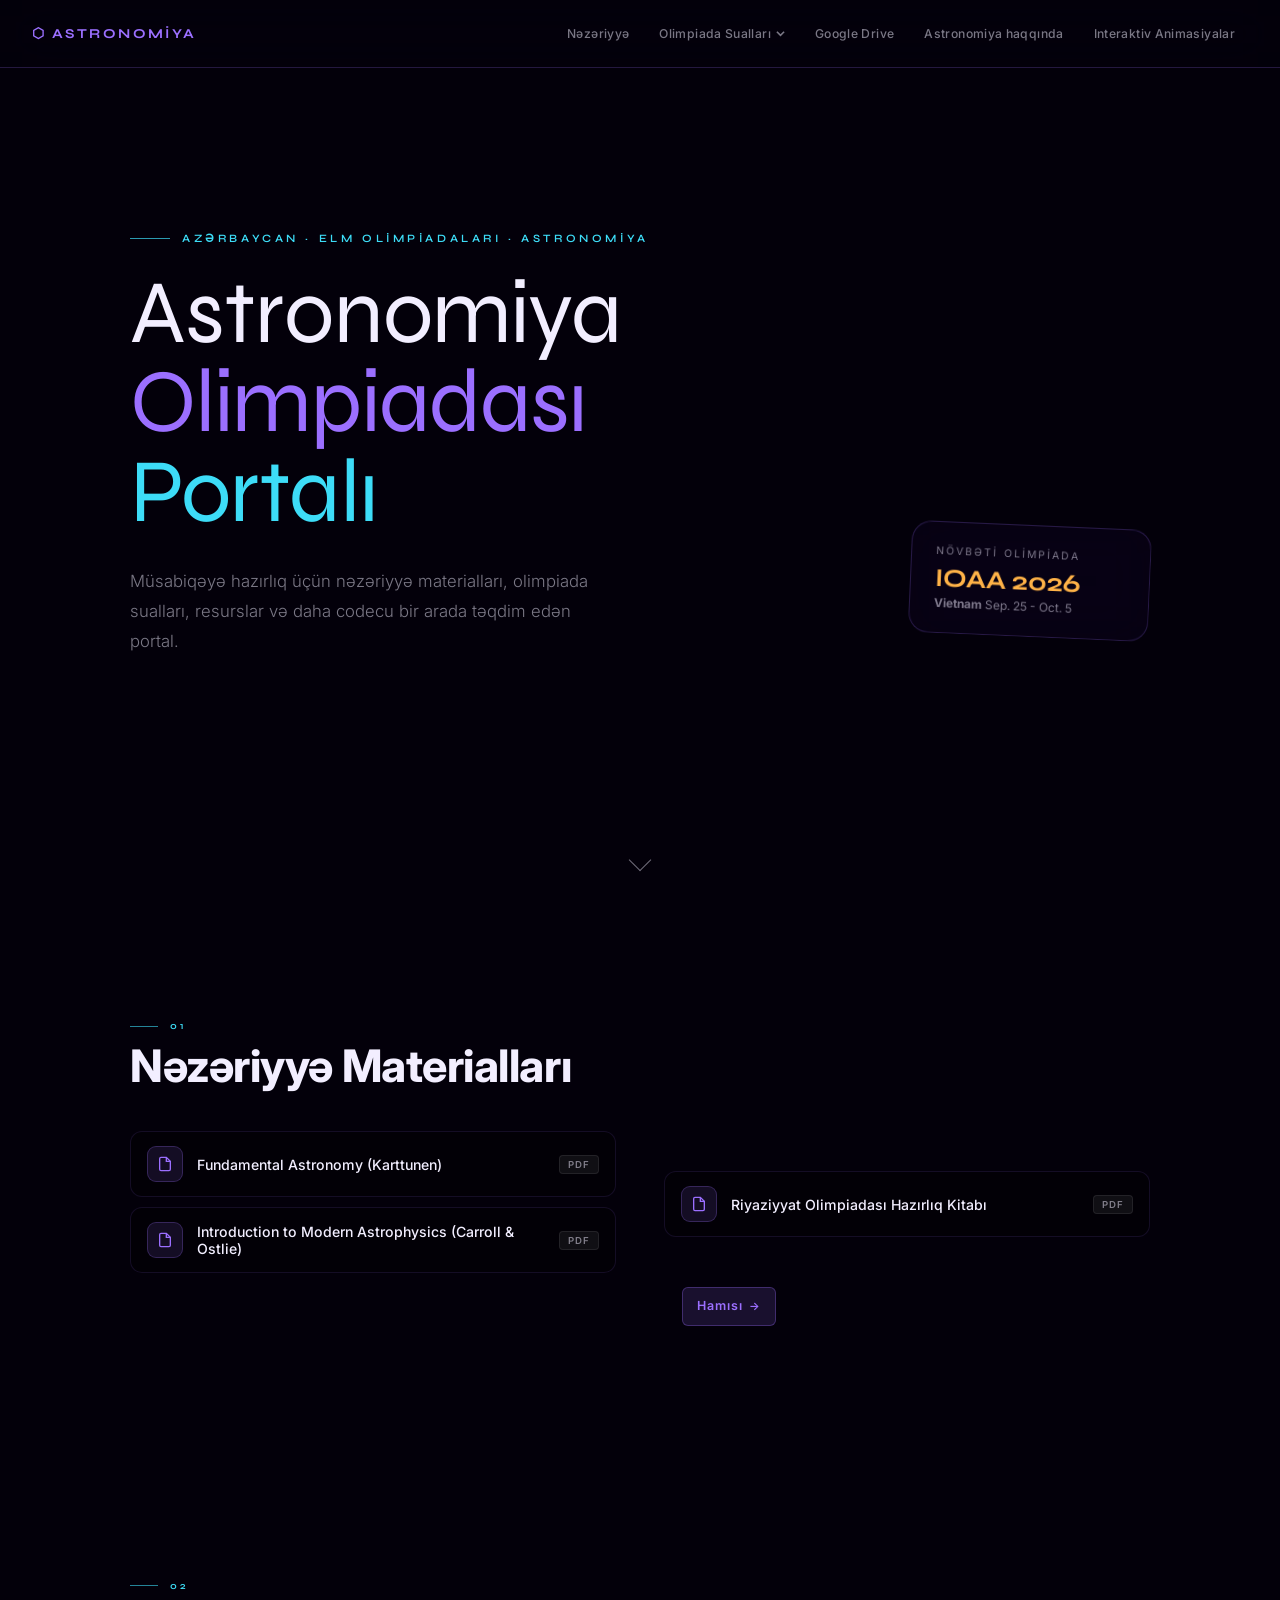
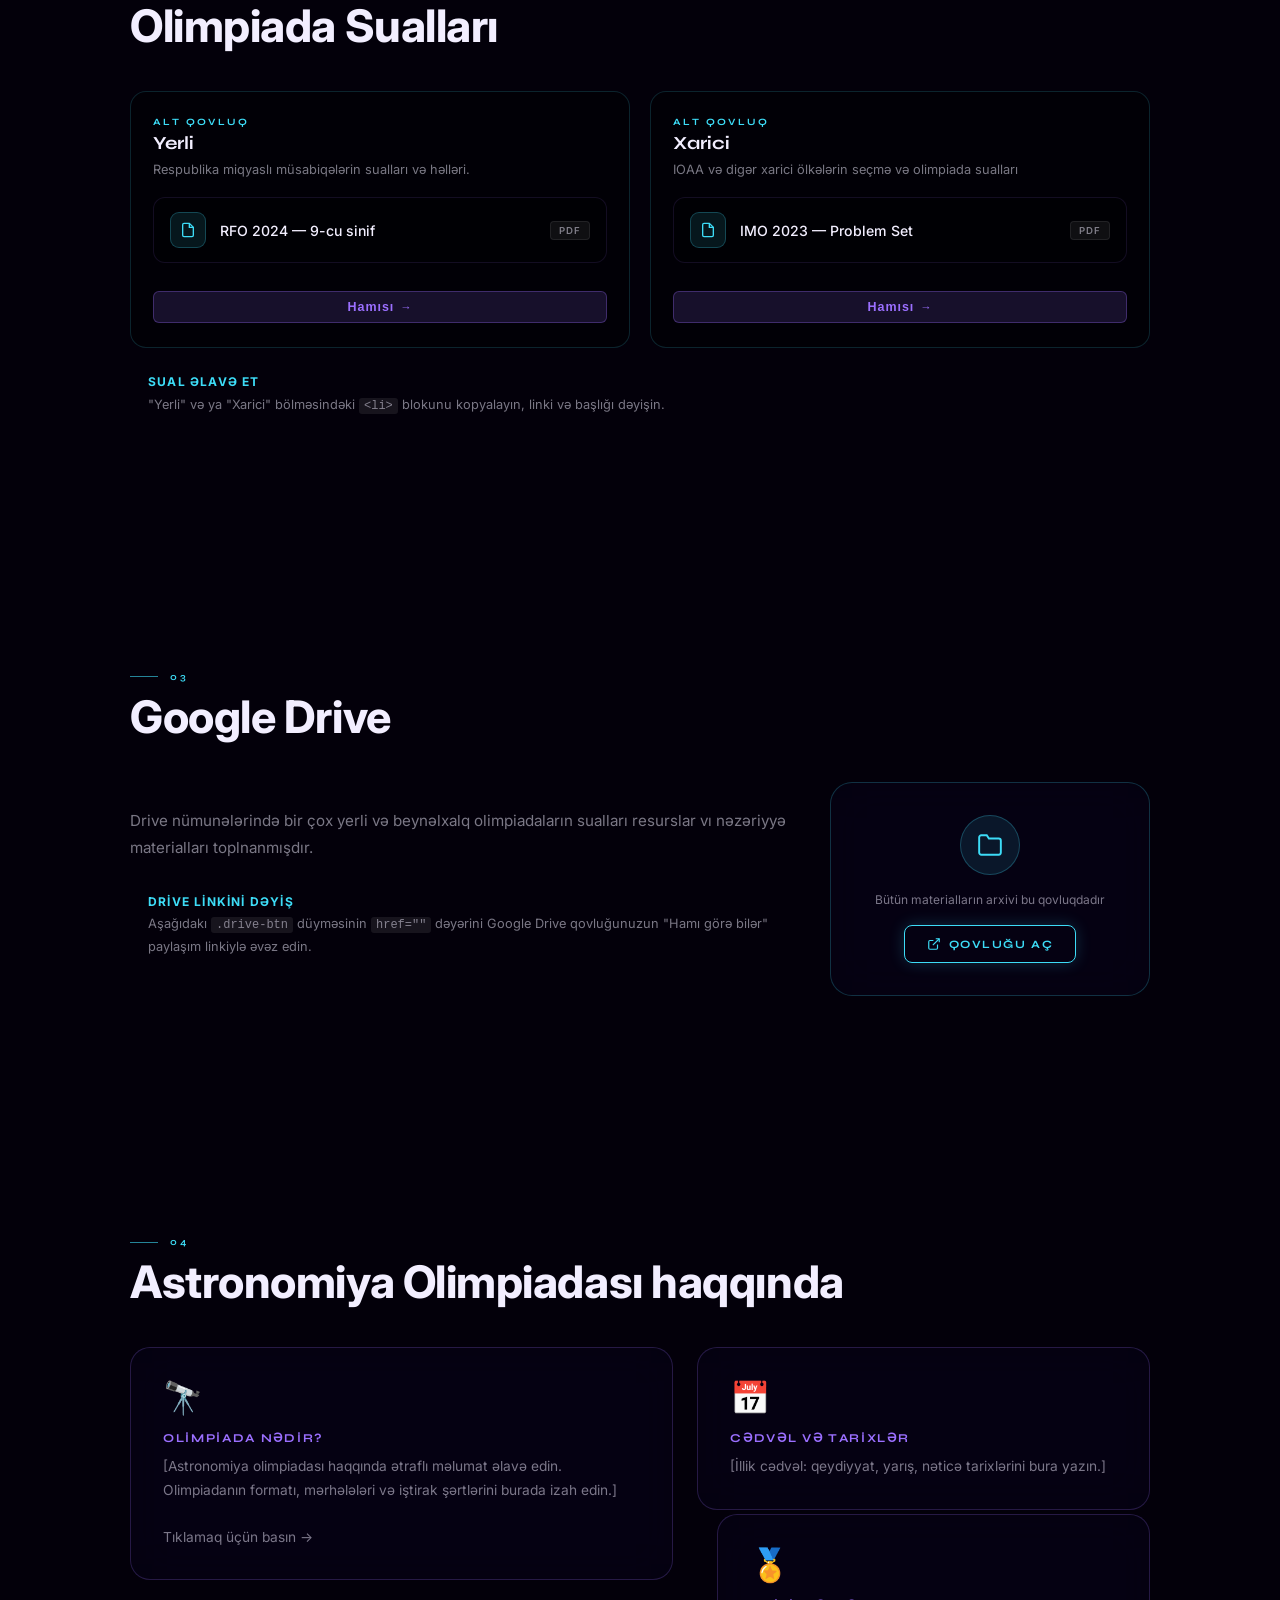
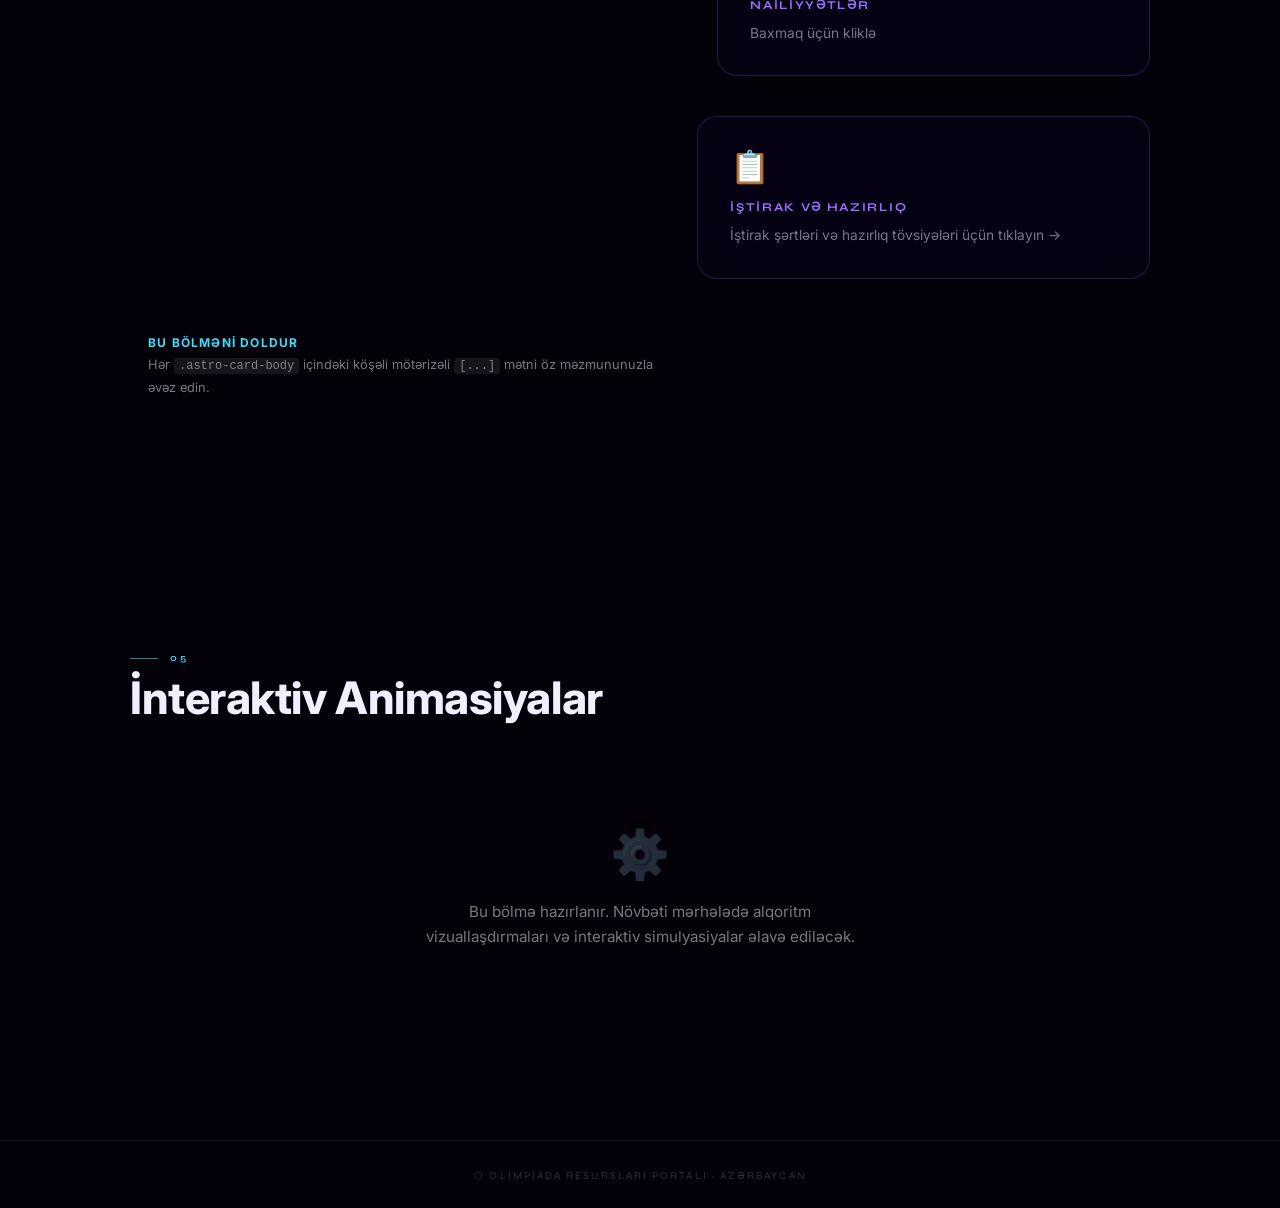
==== commit 3b4872db: "a1 Required changes: uploading necessary files, fixing few design flaws, editing the texts (maybe ad" ====
--- a/indexoz.html
+++ b/indexoz.html
@@ -1,1369 +1,1587 @@
-<!DOCTYPE html>
-<html lang="az">
-<head>
-<meta charset="UTF-8"/>
-<meta name="viewport" content="width=device-width, initial-scale=1.0"/>
-<title>Olimpiada Resursları Portalı</title>
-<link rel="preconnect" href="https://fonts.googleapis.com"/>
-<link rel="preconnect" href="https://fonts.gstatic.com" crossorigin/>
-<!--
-  Inter = full Azerbaijani Unicode charset (ə ş ı ü ö ğ ç)
-  Syne = kinetic display font with weight axis for scroll animation
--->
-<link href="https://fonts.googleapis.com/css2?family=Syne:wght@400..800&family=Inter:wght@300;400;500;600&display=swap" rel="stylesheet"/>
-
-<style>
-/* ══════════════════════════════════════════════════
-   DESIGN TOKENS
-══════════════════════════════════════════════════ */
-:root {
-  --ink:        #03000A;
-  --white:      #F2EEFF;
-  --muted:      rgba(242,238,255,0.5);
-  --faint:      rgba(242,238,255,0.15);
-  --violet:     #9B6FFF;
-  --cyan:       #3DDCF7;
-  --rose:       #FF6B9D;
-  --amber:      #FFB347;
-
-  /* glass panels */
-  --glass-bg:   rgba(8, 2, 22, 0.55);
-  --glass-border: rgba(155,111,255,0.22);
-  --glass-blur: blur(24px) saturate(160%);
-
-  --font-display: 'Syne', sans-serif;
-  --font-body:    'Inter', sans-serif;
-  --nav-h:        68px;
-}
-
-/* ══════════════════════════════════════════════════
-   RESET + BASE
-══════════════════════════════════════════════════ */
-*, *::before, *::after { box-sizing: border-box; margin: 0; padding: 0; }
-html { scroll-behavior: smooth; font-size: 16px; }
-
-body {
-  font-family: var(--font-body);
-  background: var(--ink);
-  color: var(--white);
-  overflow-x: hidden;
-  min-height: 100vh;
-}
-
-/* ══════════════════════════════════════════════════
-   PARALLAX SECTION BACKGROUNDS
-   Each section gets its own full-bleed background image.
-
-   HOW TO CHANGE A BACKGROUND:
-   1. Go to Unsplash (unsplash.com) or NASA image gallery (images.nasa.gov)
-   2. Find an image, click "Download" → copy the direct image URL
-   3. Replace the url('...') value in the matching .bg-* rule below
-   4. Adjust background-position if needed (e.g. "center top" vs "center center")
-══════════════════════════════════════════════════ */
-.bg-hero {
-  /* CURRENT: Deep Milky Way field — NASA/ESA Hubble */
-  background-image: url('https://images.unsplash.com/photo-1462331940025-496dfbfc7564?q=85&w=2400&auto=format&fit=crop');
-}
-.bg-theory {
-  /* CURRENT: Purple nebula / cosmic cloud */
-  background-image: url('https://images.unsplash.com/photo-1534796636912-3b95b3ab5986?q=85&w=2400&auto=format&fit=crop');
-}
-.bg-questions {
-  /* CURRENT: Star cluster, deep blue tones */
-  background-image: url('https://images.unsplash.com/photo-1419242902214-272b3f66ee7a?q=85&w=2400&auto=format&fit=crop');
-}
-.bg-drive {
-  /* CURRENT: Galaxy spiral arm, dark green-black */
-  background-image: url('https://images.unsplash.com/photo-1543722530-d2c3201371e7?q=85&w=2400&auto=format&fit=crop');
-}
-.bg-astronomy {
-  /* CURRENT: Saturn-like ring planet, dark violet */
-  background-image: url('https://images.unsplash.com/photo-1614314107768-6018061e5700?q=85&w=2400&auto=format&fit=crop');
-}
-.bg-animations {
-  /* CURRENT: Abstract geometric light streaks on black */
-  background-image: url('https://images.unsplash.com/photo-1451187580459-43490279c0fa?q=85&w=2400&auto=format&fit=crop');
-}
-
-/* ══════════════════════════════════════════════════
-   SCROLL PROGRESS LINE
-══════════════════════════════════════════════════ */
-#scroll-line {
-  position: fixed;
-  top: 0; left: 0;
-  height: 2px;
-  width: 0%;
-  background: linear-gradient(90deg, var(--violet), var(--cyan));
-  z-index: 1000;
-  transition: width 0.08s linear;
-}
-
-/* ══════════════════════════════════════════════════
-   NAVIGATION
-══════════════════════════════════════════════════ */
-nav {
-  position: fixed;
-  top: 0; left: 0; right: 0;
-  height: var(--nav-h);
-  z-index: 500;
-  background: rgba(3,0,10,0.7);
-  backdrop-filter: var(--glass-blur);
-  -webkit-backdrop-filter: var(--glass-blur);
-  border-bottom: 1px solid var(--glass-border);
-}
-
-.nav-inner {
-  max-width: 1280px;
-  margin: 0 auto;
-  height: 100%;
-  display: flex;
-  align-items: center;
-  gap: 4px;
-  padding: 0 32px;
-}
-
-.nav-logo {
-  font-family: var(--font-display);
-  font-size: 0.85rem;
-  font-weight: 700;
-  letter-spacing: 0.18em;
-  text-transform: uppercase;
-  color: var(--violet);
-  text-decoration: none;
-  margin-right: auto;
-  flex-shrink: 0;
-}
-
-.nav-link {
-  font-family: var(--font-body);
-  font-size: 0.76rem;
-  font-weight: 500;
-  letter-spacing: 0.03em;
-  color: var(--muted);
-  text-decoration: none;
-  padding: 7px 13px;
-  border-radius: 6px;
-  white-space: nowrap;
-  transition: color 0.2s, background 0.2s;
-}
-.nav-link:hover { color: var(--white); background: rgba(155,111,255,0.1); }
-
-/* dropdown */
-.dropdown { position: relative; }
-.dropdown-btn {
-  display: flex;
-  align-items: center;
-  gap: 5px;
-  cursor: pointer;
-  background: none;
-  border: none;
-  font-family: var(--font-body);
-  font-size: 0.76rem;
-  font-weight: 500;
-  letter-spacing: 0.03em;
-  color: var(--muted);
-  padding: 7px 13px;
-  border-radius: 6px;
-  transition: color 0.2s, background 0.2s;
-  white-space: nowrap;
-}
-.dropdown-btn:hover { color: var(--white); background: rgba(155,111,255,0.1); }
-.dropdown-btn svg { width: 9px; height: 9px; transition: transform 0.2s; }
-.dropdown:hover .dropdown-btn svg { transform: rotate(180deg); }
-
-.dropdown-menu {
-  display: none;
-  position: absolute;
-  top: calc(100% + 8px);
-  left: 50%;
-  transform: translateX(-50%);
-  min-width: 160px;
-  background: rgba(8,2,22,0.95);
-  backdrop-filter: var(--glass-blur);
-  -webkit-backdrop-filter: var(--glass-blur);
-  border: 1px solid var(--glass-border);
-  border-radius: 10px;
-  overflow: hidden;
-}
-.dropdown:hover .dropdown-menu { display: block; }
-.dropdown-item {
-  display: block;
-  padding: 10px 18px;
-  font-size: 0.78rem;
-  color: var(--muted);
-  text-decoration: none;
-  transition: background 0.15s, color 0.15s;
-}
-.dropdown-item:hover { background: rgba(155,111,255,0.12); color: var(--white); }
-.dropdown-item + .dropdown-item { border-top: 1px solid rgba(155,111,255,0.1); }
-
-/* ══════════════════════════════════════════════════
-   SECTION SHELL (full-bleed bg + overlay)
-══════════════════════════════════════════════════ */
-.section-shell {
-  position: relative;
-  background-size: cover;
-  background-position: center;
-  background-attachment: fixed; /* parallax */
-  padding: 120px 0;
-}
-/* dark overlay so text is always readable */
-.section-shell::before {
-  content: '';
-  position: absolute;
-  inset: 0;
-  background: linear-gradient(
-    to bottom,
-    rgba(3,0,10,0.72) 0%,
-    rgba(3,0,10,0.55) 40%,
-    rgba(3,0,10,0.72) 100%
-  );
-  pointer-events: none;
-}
-
-/* hero gets a deeper overlay at top for nav contrast */
-.section-shell.hero-shell::before {
-  background: linear-gradient(
-    to bottom,
-    rgba(3,0,10,0.82) 0%,
-    rgba(3,0,10,0.45) 50%,
-    rgba(3,0,10,0.88) 100%
-  );
-}
-
-.section-content {
-  position: relative;
-  z-index: 1;
-  max-width: 1100px;
-  margin: 0 auto;
-  padding: 0 40px;
-}
-
-/* ══════════════════════════════════════════════════
-   HERO SECTION
-══════════════════════════════════════════════════ */
-.hero-shell {
-  min-height: 100vh;
-  display: flex;
-  align-items: center;
-  padding: 0;
-}
-
-.hero-content {
-  position: relative;
-  z-index: 1;
-  width: 100%;
-  max-width: 1100px;
-  margin: 0 auto;
-  padding: var(--nav-h) 40px 80px;
-}
-
-/* Organic asymmetric text block — offset left */
-.hero-text-block {
-  max-width: 680px;
-}
-
-/* kinetic title — weight animates on scroll via JS */
-.kinetic-title {
-  font-family: var(--font-display);
-  font-size: clamp(3rem, 7vw, 6.5rem);
-  font-weight: 400; /* starts light, JS will animate to 800 on scroll */
-  line-height: 1.0;
-  letter-spacing: -0.01em;
-  color: var(--white);
-  will-change: font-weight, opacity;
-  transition: font-variation-settings 0.4s ease;
-}
-.kinetic-title .accent { color: var(--violet); }
-.kinetic-title .accent2 { color: var(--cyan); }
-
-.hero-eyebrow {
-  font-family: var(--font-display);
-  font-size: 0.7rem;
-  font-weight: 600;
-  letter-spacing: 0.32em;
-  text-transform: uppercase;
-  color: var(--cyan);
-  margin-bottom: 24px;
-  display: flex;
-  align-items: center;
-  gap: 12px;
-}
-.hero-eyebrow::before {
-  content: '';
-  display: inline-block;
-  width: 40px;
-  height: 1px;
-  background: var(--cyan);
-  opacity: 0.7;
-}
-
-.hero-sub {
-  margin-top: 28px;
-  font-size: 1.05rem;
-  font-weight: 300;
-  color: var(--muted);
-  line-height: 1.8;
-  max-width: 480px;
-}
-
-/* floating glass stat pills — organic positions */
-.hero-stats {
-  display: flex;
-  gap: 14px;
-  margin-top: 48px;
-  flex-wrap: wrap;
-}
-.stat-pill {
-  background: var(--glass-bg);
-  backdrop-filter: var(--glass-blur);
-  -webkit-backdrop-filter: var(--glass-blur);
-  border: 1px solid var(--glass-border);
-  border-radius: 100px;
-  padding: 10px 20px;
-  display: flex;
-  align-items: center;
-  gap: 10px;
-}
-.stat-pill .num {
-  font-family: var(--font-display);
-  font-size: 1.3rem;
-  font-weight: 700;
-  color: var(--violet);
-}
-.stat-pill .label {
-  font-size: 0.78rem;
-  color: var(--muted);
-  line-height: 1.3;
-}
-
-/* floating glass card — overlapping, asymmetric */
-.hero-float-card {
-  position: absolute;
-  right: 40px;
-  bottom: 100px;
-  width: 240px;
-  background: var(--glass-bg);
-  backdrop-filter: var(--glass-blur);
-  -webkit-backdrop-filter: var(--glass-blur);
-  border: 1px solid var(--glass-border);
-  border-radius: 20px;
-  padding: 22px 24px;
-  transform: rotate(2.5deg);
-}
-.hfc-label {
-  font-size: 0.65rem;
-  letter-spacing: 0.2em;
-  text-transform: uppercase;
-  color: var(--muted);
-  margin-bottom: 8px;
-}
-.hfc-val {
-  font-family: var(--font-display);
-  font-size: 1.6rem;
-  font-weight: 700;
-  color: var(--amber);
-  line-height: 1;
-}
-.hfc-sub { font-size: 0.75rem; color: var(--muted); margin-top: 4px; }
-
-/* scroll cue */
-.scroll-cue {
-  position: absolute;
-  bottom: 32px;
-  left: 50%;
-  transform: translateX(-50%);
-  z-index: 1;
-  display: flex;
-  flex-direction: column;
-  align-items: center;
-  gap: 6px;
-  opacity: 0.45;
-}
-.scroll-cue span {
-  font-size: 0.6rem;
-  letter-spacing: 0.25em;
-  text-transform: uppercase;
-  color: var(--white);
-}
-.scroll-cue .chevron {
-  width: 16px;
-  height: 16px;
-  border-right: 1.5px solid var(--white);
-  border-bottom: 1.5px solid var(--white);
-  transform: rotate(45deg);
-  animation: bounce 1.6s ease-in-out infinite;
-}
-@keyframes bounce {
-  0%, 100% { transform: rotate(45deg) translateY(0); }
-  50%       { transform: rotate(45deg) translateY(5px); }
-}
-
-/* ══════════════════════════════════════════════════
-   SECTION COMMON ELEMENTS
-══════════════════════════════════════════════════ */
-
-/* section eyebrow */
-.s-eyebrow {
-  font-family: var(--font-display);
-  font-size: 0.62rem;
-  font-weight: 600;
-  letter-spacing: 0.3em;
-  text-transform: uppercase;
-  color: var(--cyan);
-  margin-bottom: 10px;
-  display: flex;
-  align-items: center;
-  gap: 12px;
-}
-.s-eyebrow::before {
-  content: '';
-  display: inline-block;
-  width: 28px;
-  height: 1px;
-  background: var(--cyan);
-  opacity: 0.6;
-}
-
-/* kinetic section heading */
-.s-heading {
-  font-family: var(--font-display);
-  font-size: clamp(1.8rem, 3.5vw, 2.8rem);
-  font-weight: 400;
-  line-height: 1.1;
-  letter-spacing: -0.01em;
-  color: var(--white);
-  margin-bottom: 40px;
-  transition: font-variation-settings 0.4s ease;
-  will-change: font-variation-settings;
-}
-
-/* ══════════════════════════════════════════════════
-   GLASSMORPHISM CARD
-══════════════════════════════════════════════════ */
-.glass-card {
-  background: var(--glass-bg);
-  backdrop-filter: var(--glass-blur);
-  -webkit-backdrop-filter: var(--glass-blur);
-  border: 1px solid var(--glass-border);
-  border-radius: 20px;
-  padding: 30px 32px;
-  transition: border-color 0.3s, transform 0.3s;
-}
-.glass-card:hover {
-  border-color: rgba(155,111,255,0.45);
-  transform: translateY(-2px);
-}
-
-/* ══════════════════════════════════════════════════
-   THEORY SECTION — organic 2-col with overlap
-══════════════════════════════════════════════════ */
-#theory .section-content {
-  display: grid;
-  grid-template-columns: 1fr 1fr;
-  gap: 0 48px;
-  align-items: start;
-}
-
-/* heading spans full width */
-#theory .s-eyebrow,
-#theory .s-heading { grid-column: 1 / -1; }
-
-#theory .doc-col:nth-child(odd) { margin-top: 0; }
-#theory .doc-col:nth-child(even) { margin-top: 40px; } /* organic stagger */
-
-@media (max-width: 700px) {
-  #theory .section-content { grid-template-columns: 1fr; }
-  #theory .doc-col:nth-child(even) { margin-top: 0; }
-}
-
-/* ══════════════════════════════════════════════════
-   DOC ITEM
-══════════════════════════════════════════════════ */
-.doc-item {
-  display: flex;
-  align-items: center;
-  gap: 14px;
-  padding: 14px 16px;
-  background: rgba(0,0,0,0.3);
-  border: 1px solid rgba(155,111,255,0.12);
-  border-radius: 12px;
-  margin-bottom: 10px;
-  transition: background 0.2s, border-color 0.2s, transform 0.2s;
-}
-.doc-item:hover {
-  background: rgba(155,111,255,0.09);
-  border-color: rgba(155,111,255,0.35);
-  transform: translateX(4px);
-}
-
-.doc-icon-wrap {
-  width: 36px;
-  height: 36px;
-  border-radius: 9px;
-  background: rgba(155,111,255,0.12);
-  border: 1px solid rgba(155,111,255,0.25);
-  display: flex;
-  align-items: center;
-  justify-content: center;
-  flex-shrink: 0;
-}
-.doc-icon-wrap svg { width: 16px; height: 16px; color: var(--violet); }
-
-.doc-link {
-  font-size: 0.88rem;
-  font-weight: 500;
-  color: var(--white);
-  text-decoration: none;
-  flex: 1;
-  transition: color 0.2s;
-}
-.doc-link:hover { color: var(--violet); }
-
-.doc-badge {
-  font-size: 0.6rem;
-  font-weight: 600;
-  letter-spacing: 0.12em;
-  text-transform: uppercase;
-  color: var(--muted);
-  background: rgba(255,255,255,0.06);
-  border: 1px solid rgba(255,255,255,0.08);
-  padding: 3px 8px;
-  border-radius: 4px;
-  flex-shrink: 0;
-}
-
-/* ══════════════════════════════════════════════════
-   USER NOTE BLOCK
-══════════════════════════════════════════════════ */
-.user-note {
-  display: flex;
-  gap: 12px;
-  align-items: flex-start;
-  background: rgba(61,220,247,0.05);
-  border: 1px dashed rgba(61,220,247,0.25);
-  border-radius: 10px;
-  padding: 14px 18px;
-  margin-top: 16px;
-  font-size: 0.8rem;
-  color: var(--muted);
-  line-height: 1.65;
-}
-.user-note strong { color: var(--cyan); display: block; margin-bottom: 2px; font-size: 0.75rem; letter-spacing: 0.1em; text-transform: uppercase; }
-.user-note code { background: rgba(255,255,255,0.08); padding: 1px 5px; border-radius: 3px; font-size: 0.75rem; }
-
-/* ══════════════════════════════════════════════════
-   QUESTIONS SECTION — subfolder grid
-══════════════════════════════════════════════════ */
-.subfolder-grid {
-  display: grid;
-  grid-template-columns: 1fr 1fr;
-  gap: 20px;
-}
-@media (max-width: 600px) { .subfolder-grid { grid-template-columns: 1fr; } }
-
-.subfolder-box {
-  background: rgba(0,0,0,0.35);
-  border: 1px solid rgba(61,220,247,0.16);
-  border-radius: 16px;
-  padding: 24px 22px;
-}
-.sf-tag {
-  font-family: var(--font-display);
-  font-size: 0.6rem;
-  font-weight: 700;
-  letter-spacing: 0.25em;
-  text-transform: uppercase;
-  color: var(--cyan);
-  margin-bottom: 4px;
-}
-.sf-title {
-  font-family: var(--font-display);
-  font-size: 1.15rem;
-  font-weight: 700;
-  color: var(--white);
-  margin-bottom: 6px;
-}
-.sf-desc {
-  font-size: 0.8rem;
-  color: var(--muted);
-  margin-bottom: 18px;
-  line-height: 1.5;
-}
-/* cyan icon tint for questions subfolder */
-.subfolder-box .doc-icon-wrap {
-  background: rgba(61,220,247,0.1);
-  border-color: rgba(61,220,247,0.25);
-}
-.subfolder-box .doc-icon-wrap svg { color: var(--cyan); }
-.subfolder-box .doc-link:hover { color: var(--cyan); }
-
-/* ══════════════════════════════════════════════════
-   DRIVE SECTION
-══════════════════════════════════════════════════ */
-.drive-layout {
-  display: grid;
-  grid-template-columns: 1fr 320px;
-  gap: 40px;
-  align-items: center;
-}
-@media (max-width: 700px) { .drive-layout { grid-template-columns: 1fr; } }
-
-.drive-text {
-  font-size: 0.95rem;
-  color: var(--muted);
-  line-height: 1.8;
-}
-
-.drive-glass {
-  background: var(--glass-bg);
-  backdrop-filter: var(--glass-blur);
-  -webkit-backdrop-filter: var(--glass-blur);
-  border: 1px solid rgba(61,220,247,0.22);
-  border-radius: 22px;
-  padding: 32px 28px;
-  text-align: center;
-}
-.drive-icon-circle {
-  width: 60px;
-  height: 60px;
-  background: rgba(61,220,247,0.1);
-  border: 1px solid rgba(61,220,247,0.25);
-  border-radius: 50%;
-  display: flex;
-  align-items: center;
-  justify-content: center;
-  margin: 0 auto 16px;
-}
-.drive-icon-circle svg { width: 26px; height: 26px; color: var(--cyan); }
-.drive-label {
-  font-size: 0.75rem;
-  color: var(--muted);
-  margin-bottom: 16px;
-  line-height: 1.5;
-}
-.drive-btn {
-  display: inline-flex;
-  align-items: center;
-  gap: 8px;
-  background: transparent;
-  border: 1.5px solid var(--cyan);
-  color: var(--cyan);
-  padding: 11px 22px;
-  border-radius: 8px;
-  font-family: var(--font-display);
-  font-size: 0.7rem;
-  font-weight: 700;
-  letter-spacing: 0.14em;
-  text-transform: uppercase;
-  text-decoration: none;
-  transition: all 0.25s;
-  box-shadow: 0 0 16px rgba(61,220,247,0.2);
-}
-.drive-btn:hover {
-  background: var(--cyan);
-  color: var(--ink);
-  box-shadow: 0 0 28px rgba(61,220,247,0.5);
-}
-.drive-btn svg { width: 14px; height: 14px; }
-
-/* ══════════════════════════════════════════════════
-   ASTRONOMY SECTION — asymmetric overlapping cards
-══════════════════════════════════════════════════ */
-.astro-layout {
-  display: grid;
-  grid-template-columns: 1.2fr 1fr;
-  gap: 24px;
-  align-items: start;
-}
-@media (max-width: 700px) { .astro-layout { grid-template-columns: 1fr; } }
-
-.astro-main-card {
-  grid-row: 1 / 3;
-}
-.astro-side-cards {
-  display: flex;
-  flex-direction: column;
-  gap: 16px;
-}
-.astro-side-cards .glass-card { margin-top: 0; }
-.astro-side-cards .glass-card:nth-child(2) { margin-top: -12px; margin-left: 20px; } /* organic overlap */
-
-.astro-icon { font-size: 2rem; margin-bottom: 14px; }
-.astro-card-title {
-  font-family: var(--font-display);
-  font-size: 0.75rem;
-  font-weight: 700;
-  letter-spacing: 0.14em;
-  text-transform: uppercase;
-  color: var(--violet);
-  margin-bottom: 10px;
-}
-.astro-card-body {
-  font-size: 0.86rem;
-  color: var(--muted);
-  line-height: 1.7;
-}
-
-/* ══════════════════════════════════════════════════
-   ANIMATIONS SECTION
-══════════════════════════════════════════════════ */
-.anim-placeholder {
-  text-align: center;
-  padding: 60px 0;
-}
-.anim-ph-icon {
-  font-size: 3rem;
-  opacity: 0.25;
-  margin-bottom: 16px;
-}
-.anim-ph-text {
-  font-size: 0.95rem;
-  color: var(--muted);
-  line-height: 1.7;
-  max-width: 440px;
-  margin: 0 auto;
-}
-#animation-container { min-height: 10px; }
-
-/* ══════════════════════════════════════════════════
-   SECTION DIVIDER
-══════════════════════════════════════════════════ */
-.section-number {
-  position: absolute;
-  right: 48px;
-  top: 130px;
-  font-family: var(--font-display);
-  font-size: 8rem;
-  font-weight: 800;
-  color: rgba(155,111,255,0.04);
-  line-height: 1;
-  pointer-events: none;
-  user-select: none;
-  letter-spacing: -0.04em;
-}
-
-/* ══════════════════════════════════════════════════
-   RESPONSIVE NAV collapse
-══════════════════════════════════════════════════ */
-@media (max-width: 860px) {
-  .nav-inner { gap: 2px; padding: 0 16px; }
-  .nav-link, .dropdown-btn { font-size: 0.68rem; padding: 6px 8px; }
-  .hero-float-card { display: none; }
-  .kinetic-title { font-size: clamp(2.4rem, 8vw, 4rem); }
-  .section-number { display: none; }
-  .astro-side-cards .glass-card:nth-child(2) { margin-top: 0; margin-left: 0; }
-}
-
-/* ══════════════════════════════════════════════════
-   FOOTER
-══════════════════════════════════════════════════ */
-footer {
-  background: rgba(3,0,10,0.95);
-  border-top: 1px solid rgba(155,111,255,0.12);
-  text-align: center;
-  padding: 28px;
-  font-family: var(--font-display);
-  font-size: 0.65rem;
-  letter-spacing: 0.2em;
-  text-transform: uppercase;
-  color: rgba(242,238,255,0.2);
-}
-
-/* ══════════════════════════════════════════════════
-   REVEAL ANIMATION (intersection observer)
-══════════════════════════════════════════════════ */
-.reveal {
-  opacity: 0;
-  transform: translateY(28px);
-  transition: opacity 0.7s ease, transform 0.7s ease;
-}
-.reveal.visible {
-  opacity: 1;
-  transform: translateY(0);
-}
-.reveal-delay-1 { transition-delay: 0.1s; }
-.reveal-delay-2 { transition-delay: 0.22s; }
-.reveal-delay-3 { transition-delay: 0.34s; }
-</style>
-</head>
-<body>
-
-<!-- Scroll progress line -->
-<div id="scroll-line"></div>
-
-<!-- ══════════════════════════════════════════════
-     NAVIGATION
-══════════════════════════════════════════════ -->
-<nav>
-  <div class="nav-inner">
-    <a href="#" class="nav-logo">⬡ Olimpiada</a>
-    <a href="#theory" class="nav-link">Nəzəriyyə</a>
-    <div class="dropdown">
-      <button class="dropdown-btn" aria-haspopup="true">
-        Olimpiada Sualları
-        <svg viewBox="0 0 10 6" fill="none" stroke="currentColor" stroke-width="1.8"><path d="M1 1l4 4 4-4"/></svg>
-      </button>
-      <div class="dropdown-menu">
-        <a href="#yerli" class="dropdown-item">Yerli</a>
-        <a href="#xarici" class="dropdown-item">Xarici</a>
-      </div>
-    </div>
-    <a href="#drive" class="nav-link">Google Drive</a>
-    <a href="#astronomy" class="nav-link">Astronomiya haqqında</a>
-    <a href="#animations" class="nav-link">Animasiyalar</a>
-  </div>
-</nav>
-
-<!-- ══════════════════════════════════════════════
-     HERO
-══════════════════════════════════════════════ -->
-<section class="section-shell hero-shell bg-hero" id="hero">
-  <div class="hero-content">
-    <div class="hero-text-block">
-      <p class="hero-eyebrow">Azərbaycan · Elm Olimpiadaları</p>
-      <h1 class="kinetic-title" id="hero-title">
-        Olimpiada<br>
-        <span class="accent">Materialları</span><br>
-        <span class="accent2">Portalı</span>
-      </h1>
-      <p class="hero-sub">
-        Müsabiqəyə hazırlıq üçün nəzəriyyə materialları, olimpiada sualları, resurslar və interaktiv vasitələr — hamısı bir yerdə.
-      </p>
-      <div class="hero-stats">
-        <div class="stat-pill">
-          <span class="num">5</span>
-          <span class="label">Bölmə</span>
-        </div>
-        <div class="stat-pill">
-          <span class="num" style="color:var(--cyan)">∞</span>
-          <span class="label">Resurs</span>
-        </div>
-        <div class="stat-pill">
-          <span class="num" style="color:var(--rose)">🏅</span>
-          <span class="label">Olimpiada</span>
-        </div>
-      </div>
-    </div>
-
-    <!-- Organic floating glass card — overlapping hero image -->
-    <div class="hero-float-card">
-      <p class="hfc-label">Növbəti olimpiada</p>
-      <!--
-        BURA TARIX YAZIN:
-        Bu kiçik float kartdakı tarix və adı
-        öz olimpiadanıza uyğun dəyişin.
-      -->
-      <p class="hfc-val">2025</p>
-      <p class="hfc-sub">Tarix məlumatı əlavə edin</p>
-    </div>
-  </div>
-
-  <div class="scroll-cue">
-    <span>Aşağı</span>
-    <div class="chevron"></div>
-  </div>
-</section>
-
-<!-- ══════════════════════════════════════════════
-     1 · THEORY
-══════════════════════════════════════════════ -->
-<section class="section-shell bg-theory" id="theory">
-  <span class="section-number">01</span>
-  <div class="section-content">
-    <p class="s-eyebrow reveal">01 · Bölmə</p>
-    <h2 class="s-heading reveal reveal-delay-1">Nəzəriyyə Materialları</h2>
-
-    <!--
-      SÜTUN QURULUŞU:
-      İki sütunlu organik layout. Sol sütun normal,
-      sağ sütun 40px aşağı sürüşür — bu qeyri-simmetrik effektdir.
-      Sənədləri aşağıdakı kimi bölüşdürün:
-      ilk yarısı .doc-col:first-of-type içinə,
-      ikinci yarısı ikinci .doc-col içinə.
-    -->
-
-    <div class="doc-col reveal reveal-delay-1">
-      <ul style="list-style:none;padding:0;margin:0;">
-        <!--
-          SƏNƏD ƏLAVƏ ETMƏYİN YOLU:
-          ─────────────────────────────────────────
-          1. href="..." dəyərinə Google Drive,
-             Dropbox və ya birbaşa fayl linkini yazın.
-             Məsələn: href="https://drive.google.com/file/d/XXX/view"
-          2. .doc-link içindəki mətni sənəd adıyla əvəz edin.
-          3. .doc-badge içinə fayl növünü yazın: PDF, DOCX, PPTX
-          4. Yeni sənəd üçün bütün <li>...</li> blokunu
-             kopyalayıb yapışdırın.
-          ─────────────────────────────────────────
-        -->
-        <li class="doc-item">
-          <div class="doc-icon-wrap">
-            <svg viewBox="0 0 24 24" fill="none" stroke="currentColor" stroke-width="2"><path d="M14 2H6a2 2 0 00-2 2v16a2 2 0 002 2h12a2 2 0 002-2V8z"/><polyline points="14 2 14 8 20 8"/></svg>
-          </div>
-          <a href="URL_DOC1.pdf" target="_blank" class="doc-link">Kombinatorika Qeydləri</a>
-          <span class="doc-badge">PDF</span>
-        </li>
-        <li class="doc-item">
-          <div class="doc-icon-wrap">
-            <svg viewBox="0 0 24 24" fill="none" stroke="currentColor" stroke-width="2"><path d="M14 2H6a2 2 0 00-2 2v16a2 2 0 002 2h12a2 2 0 002-2V8z"/><polyline points="14 2 14 8 20 8"/></svg>
-          </div>
-          <a href="URL_DOC2.docx" target="_blank" class="doc-link">C++ Programlaşdırma Əsasları</a>
-          <span class="doc-badge">DOCX</span>
-        </li>
-        <!-- YENİ SƏNƏD BURAYA -->
-      </ul>
-    </div>
-
-    <div class="doc-col reveal reveal-delay-2">
-      <ul style="list-style:none;padding:0;margin:0;">
-        <!-- İKİNCİ SÜTUN: eyni <li> forması ilə sənəd əlavə edin -->
-        <li class="doc-item">
-          <div class="doc-icon-wrap">
-            <svg viewBox="0 0 24 24" fill="none" stroke="currentColor" stroke-width="2"><path d="M14 2H6a2 2 0 00-2 2v16a2 2 0 002 2h12a2 2 0 002-2V8z"/><polyline points="14 2 14 8 20 8"/></svg>
-          </div>
-          <a href="URL_DOC3.pdf" target="_blank" class="doc-link">Riyaziyyat Olimpiadası Hazırlıq Kitabı</a>
-          <span class="doc-badge">PDF</span>
-        </li>
-        <!-- YENİ SƏNƏD BURAYA -->
-      </ul>
-
-      <div class="user-note" style="margin-top:20px;">
-        <span>
-          <strong>Sənəd əlavə et</strong>
-          Hər <code>&lt;li class="doc-item"&gt;</code> blokunu kopyalayın.
-          <code>href=""</code> dəyərini öz linkinizlə, mətni sənəd adıyla,
-          <code>.doc-badge</code> məzmununu fayl növüylə (PDF / DOCX / PPTX) əvəz edin.
-        </span>
-      </div>
-    </div>
-  </div>
-</section>
-
-<!-- ══════════════════════════════════════════════
-     2 · OLİMPİADA SUALLARI
-══════════════════════════════════════════════ -->
-<section class="section-shell bg-questions" id="questions">
-  <span class="section-number">02</span>
-  <div class="section-content">
-    <p class="s-eyebrow reveal">02 · Bölmə</p>
-    <h2 class="s-heading reveal reveal-delay-1">Olimpiada Sualları</h2>
-
-    <div class="subfolder-grid reveal reveal-delay-2">
-      <!-- YERLİ -->
-      <div class="subfolder-box" id="yerli">
-        <p class="sf-tag">alt qovluq</p>
-        <h3 class="sf-title">Yerli</h3>
-        <p class="sf-desc">Respublika miqyaslı yarışların sualları və həlləri.</p>
-        <ul style="list-style:none;padding:0;margin:0;">
-          <li class="doc-item">
-            <div class="doc-icon-wrap">
-              <svg viewBox="0 0 24 24" fill="none" stroke="currentColor" stroke-width="2"><path d="M14 2H6a2 2 0 00-2 2v16a2 2 0 002 2h12a2 2 0 002-2V8z"/><polyline points="14 2 14 8 20 8"/></svg>
-            </div>
-            <a href="URL_LOCAL1.pdf" target="_blank" class="doc-link">RFO 2024 — 9-cu sinif</a>
-            <span class="doc-badge">PDF</span>
-          </li>
-          <!--
-            YERLİ SUAL ƏLAVƏ ET:
-            Yuxarıdakı <li> blokunu kopyala,
-            href və mətni dəyiş.
-          -->
-        </ul>
-      </div>
-
-      <!-- XARİCİ -->
-      <div class="subfolder-box" id="xarici">
-        <p class="sf-tag">alt qovluq</p>
-        <h3 class="sf-title">Xarici</h3>
-        <p class="sf-desc">Beynəlxalq yarışların sualları: IMO, IPhO, IAO və s.</p>
-        <ul style="list-style:none;padding:0;margin:0;">
-          <li class="doc-item">
-            <div class="doc-icon-wrap">
-              <svg viewBox="0 0 24 24" fill="none" stroke="currentColor" stroke-width="2"><path d="M14 2H6a2 2 0 00-2 2v16a2 2 0 002 2h12a2 2 0 002-2V8z"/><polyline points="14 2 14 8 20 8"/></svg>
-            </div>
-            <a href="URL_INT1.pdf" target="_blank" class="doc-link">IMO 2023 — Problem Set</a>
-            <span class="doc-badge">PDF</span>
-          </li>
-          <!--
-            XARİCİ SUAL ƏLAVƏ ET:
-            Yuxarıdakı <li> blokunu kopyala,
-            href və mətni dəyiş.
-          -->
-        </ul>
-      </div>
-    </div>
-
-    <div class="user-note reveal reveal-delay-3" style="margin-top:10px;">
-      <span>
-        <strong>Sual əlavə et</strong>
-        "Yerli" və ya "Xarici" bölməsindəki <code>&lt;li&gt;</code> blokunu kopyalayın, linki və başlığı dəyişin.
-        Hər il üçün ayrı sıra yaradın. Şərh bloku (<code>&lt;!-- ... --&gt;</code>) var olan yerə yapışdırın.
-      </span>
-    </div>
-  </div>
-</section>
-
-<!-- ══════════════════════════════════════════════
-     3 · GOOGLE DRIVE
-══════════════════════════════════════════════ -->
-<section class="section-shell bg-drive" id="drive">
-  <span class="section-number">03</span>
-  <div class="section-content">
-    <p class="s-eyebrow reveal">03 · Bölmə</p>
-    <h2 class="s-heading reveal reveal-delay-1">Google Drive</h2>
-
-    <div class="drive-layout">
-      <div class="drive-text reveal reveal-delay-1">
-        <p style="margin-bottom:16px;">
-          Bütün əlavə materiallar — köhnə variant arxivi, video dərslər, qeydlər və hazırlıq planları — mərkəzi Google Drive qovluğunda toplanıb.
-        </p>
-        <p style="margin-bottom:16px;">
-          Qovluğa daxil olmaq üçün Google hesabınıza giriş tələb olunmur. "Paylaşılan link" rejimindədir.
-        </p>
-        <div class="user-note" style="margin-top:0;">
-          <span>
-            <strong>Drive linkini dəyiş</strong>
-            Aşağıdakı <code>.drive-btn</code> düyməsinin <code>href=""</code> dəyərini
-            Google Drive qovluğunuzun "Hamı görə bilər" paylaşım linkiylə əvəz edin.
-            Drive → Paylaş → Link kopyala (Baxıcı rejimi tövsiyə olunur).
-          </span>
-        </div>
-      </div>
-
-      <div class="drive-glass reveal reveal-delay-2">
-        <div class="drive-icon-circle">
-          <svg viewBox="0 0 24 24" fill="none" stroke="currentColor" stroke-width="1.8">
-            <path d="M22 19a2 2 0 01-2 2H4a2 2 0 01-2-2V5a2 2 0 012-2h5l2 3h9a2 2 0 012 2z"/>
-          </svg>
-        </div>
-        <p class="drive-label">Bütün materialların arxivi bu qovluqdadır</p>
-        <!--
-          DRIVE LİNKİNİZİ BURA YAZIN:
-          href="YOUR_GOOGLE_DRIVE_LINK_HERE" əvəzinə
-          öz Drive paylaşım linkinizi yapışdırın.
-        -->
-        <a href="YOUR_GOOGLE_DRIVE_LINK_HERE" target="_blank" class="drive-btn">
-          <svg viewBox="0 0 24 24" fill="none" stroke="currentColor" stroke-width="2"><path d="M18 13v6a2 2 0 01-2 2H5a2 2 0 01-2-2V8a2 2 0 012-2h6"/><polyline points="15 3 21 3 21 9"/><line x1="10" y1="14" x2="21" y2="3"/></svg>
-          Qovluğu Aç
-        </a>
-      </div>
-    </div>
-  </div>
-</section>
-
-<!-- ══════════════════════════════════════════════
-     4 · ASTRONOMİYA OLİMPİADASI HAQQINDA
-══════════════════════════════════════════════ -->
-<section class="section-shell bg-astronomy" id="astronomy">
-  <span class="section-number">04</span>
-  <div class="section-content">
-    <p class="s-eyebrow reveal">04 · Bölmə</p>
-    <h2 class="s-heading reveal reveal-delay-1">Astronomiya Olimpiadası haqqında</h2>
-
-    <!--
-      ASİMMETRİK LAYOUT:
-      Sol tərəfdə böyük əsas kart (grid-row: 1/3 tutur),
-      sağda iki kiçik kart üst-üstə, ikincisi sola sürüşür.
-      Bu "space debris" tipli qeyri-xətti görünüş yaradır.
-    -->
-    <div class="astro-layout">
-      <!-- Böyük əsas kart -->
-      <div class="glass-card astro-main-card reveal reveal-delay-1">
-        <div class="astro-icon">🔭</div>
-        <p class="astro-card-title">Olimpiada nədir?</p>
-        <p class="astro-card-body">
-          <!--
-            BURAYA ÖZ MƏTNİNİZİ YAZIN:
-            Astronomiya olimpiadasının mahiyyəti,
-            neçə mərhələdən ibarət olduğu,
-            kimlərin iştirak edə biləcəyi haqqında
-            3-5 cümlə əlavə edin.
-          -->
-          [Astronomiya olimpiadası haqqında ətraflı məlumat əlavə edin. Olimpiadanın formatı, mərhələləri və iştirak şərtlərini burada izah edin.]
-        </p>
-      </div>
-
-      <!-- Sağ kiçik kartlar -->
-<div class="astro-side-cards">
-
-  <div class="glass-card reveal reveal-delay-2">
-    <div class="astro-icon">📅</div>
-    <p class="astro-card-title">Cədvəl və tarixlər</p>
-    <p class="astro-card-body">
-      [İllik cədvəl: qeydiyyat, yarış, nəticə tarixlərini bura yazın.]
-    </p>
-  </div>
-
-  <!-- NAILIYYETLER BUTTON -->
-  <div class="glass-card reveal reveal-delay-3" id="nailiyyetButton" style="cursor:pointer;">
-    <div class="astro-icon">🏅</div>
-    <p class="astro-card-title">Nailiyyətlər</p>
-    <p class="astro-card-body">Baxmaq üçün kliklə</p>
-  </div>
-
-</div> <!-- astro-side-cards BAĞLANDI -->
-
-      <!-- AÇILAN HİSSƏ -->
-      <div id="nailiyyetler" style="display:none; margin-top:15px;">
-          <div class="glass-card">
-              <p class="astro-card-title">Nailiyyətlər</p>
-              <p class="astro-card-body">
-                  <b>2025</b><br>
-                  Komanda rəhbərləri: Famil Mustafa, Vaqif Əliyev<br>
-                  <table style="width:100%; margin-top:10px; color:white; border-collapse:none;">
-                <tr>
-                    <th style="text-align:left;">İştirakçı</th>
-                    <th style="text-align:left;">Nəticə</th>
-                </tr>
-                <tr>
-                    <td>Oqtay Lətifli</td>
-                    <td>Bürünc medal</td>
-                </tr>
-                <tr>
-                    <td>Məhəmməd Cəfərli</td>
-                    <td>Bürünc medal</td>
-                </tr>
-                <tr>
-                    <td>Aqil Güləliyev</td>
-                    <td>Həvəsləndirici mükafat</td>
-                </tr>
-                <tr>
-                    <td>Raiq Babazadə</td>
-                    <td>Həvəsləndirici mükafat</td>
-                </tr>
-                <tr>
-                    <td>Elvin Məcidov</td>
-                    <td> </td>
-                </tr>
-            </table>
-                
-                  <br>
-
-                
-                  <b>2024</b><br>
-                  Komanda rəhbərləri: Famil Mustafa, Abdullah Bazarov<br>
-                  <table style="width:100%; margin-top:10px; color:white; border-collapse:none;">
-                <tr>
-                    <th style="text-align:left;">İştirakçı</th>
-                    <th style="text-align:left;">Nəticə</th>
-                </tr>
-                <tr>
-                    <td>Məhəmməd Cəfərli</td>
-                    <td>Həvəsləndirici mükafat</td>
-                </tr>
-                <tr>
-                    <td>Oqtay Lətifli</td>
-                    <td>Həvəsləndirici mükafat</td>
-                </tr>
-                <tr>
-                    <td>Aqil Güləliyev</td>
-                    <td>Həvəsləndirici mükafat</td>
-                </tr>
-                <tr>
-                    <td>Adil Səttarov</td>
-                    <td>Həvəsləndirici mükafat</td>
-                </tr>
-                <tr>
-                    <td>Atilla Muradlı</td>
-                    <td> </td>
-                </tr>
-            </table>
-                
-                  <br>
-
-                  <b>2023</b><br>
-                  Komanda rəhbərləri: Famil Mustafa, Abdullah Bazarov<br>
-                  <table style="width:100%; margin-top:10px; color:white; border-collapse:none;">
-                <tr>
-                    <th style="text-align:left;">İştirakçı</th>
-                    <th style="text-align:left;">Nəticə</th>
-                </tr>
-                <tr>
-                    <td>Qəndab Məmmədova</td>
-                    <td>Həvəsləndirici mükafat</td>
-                </tr>
-                <tr>
-                    <td>Nicat Abbasov</td>
-                    <td> </td>
-                </tr>
-                <tr>
-                    <td>Oqtay Lətifli</td>
-                    <td> </td>
-                </tr>
-                <tr>
-                    <td>Nəzrin Miriyeva</td>
-                    <td> </td>
-                </tr>
-                <tr>
-                    <td>Atilla Muradlı</td>
-                    <td> </td>
-                </tr>
-            </table>
-
-            
-                  <br>
-
-                  <b>2022</b><br>
-                  Komanda rəhbərləri: Famil Mustafa, Abdullah Bazarov<br>
-                  <table style="width:100%; margin-top:10px; color:white; border-collapse:none;">
-                <tr>
-                    <th style="text-align:left;">İştirakçı</th>
-                    <th style="text-align:left;">Nəticə</th>
-                </tr>
-                <tr>
-                    <td>Vaqif Əliyev</td>
-                    <td>Həvəsləndirici mükafat</td>
-                </tr>
-                <tr>
-                    <td>Nicat Abbasov</td>
-                    <td>Həvəsləndirici mükafat</td>
-                </tr>
-                <tr>
-                    <td>Qəndab Məmmədova</td>
-                    <td> </td>
-                </tr>
-                <tr>
-                    <td>Fəxriyyə ...</td>
-                    <td>Həvəsləndirici mükafat</td>
-                </tr>
-                <tr>
-                    <td>Rəşad ...</td>
-                    <td> </td>
-                </tr>
-            </table>
-              </p>
-          </div>
-      </div>
-
-    <!-- Əlavə kart sırası -->
-    <div style="display:grid;grid-template-columns:1fr 1fr;gap:16px;margin-top:16px;" class="reveal reveal-delay-2">
-      <div class="glass-card">
-        <div class="astro-icon">📋</div>
-        <p class="astro-card-title">İştirak tələbləri</p>
-        <p class="astro-card-body">
-          <!--
-            TƏLƏBLƏRİ BURAYA YAZIN:
-            Yaş həddi, sinif, hazırlıq tövsiyələri.
-          -->
-          [İştirak şərtləri, yaş həddi, qeydiyyat proseduru haqqında məlumat.]
-        </p>
-      </div>
-      <div class="glass-card">
-        <div class="astro-icon">📚</div>
-        <p class="astro-card-title">Hazırlıq tövsiyələri</p>
-        <p class="astro-card-body">
-          <!--
-            TÖVSİYƏLƏRİ BURAYA YAZIN:
-            Hansı kitabları oxumaq lazımdır,
-            hansı mövzulara fokuslanmaq lazımdır.
-          -->
-          [Astronomiya olimpiadasına hazırlıq üçün tövsiyə olunan mənbələr və mövzular.]
-        </p>
-      </div>
-    </div>
-
-    <div class="user-note reveal" style="margin-top:16px;">
-      <span>
-        <strong>Bu bölməni doldur</strong>
-        Hər <code>.astro-card-body</code> içindəki
-        köşəli mötərizəli <code>[...]</code> mətni öz məzmununuzla əvəz edin.
-        Yeni kart əlavə etmək üçün <code>&lt;div class="glass-card"&gt;</code> blokunu kopyalayın.
-      </span>
-    </div>
-  </div>
-</section>
-
-<!-- ══════════════════════════════════════════════
-     5 · İNTERAKTİV ANİMASİYALAR
-══════════════════════════════════════════════ -->
-<section class="section-shell bg-animations" id="animations">
-  <span class="section-number">05</span>
-  <div class="section-content">
-    <p class="s-eyebrow reveal">05 · Bölmə</p>
-    <h2 class="s-heading reveal reveal-delay-1">İnteraktiv Animasiyalar</h2>
-
-    <div class="anim-placeholder reveal reveal-delay-2">
-      <div class="anim-ph-icon">⚙️</div>
-      <p class="anim-ph-text">
-        Bu bölmə hazırlanır. Növbəti mərhələdə alqoritm vizuallaşdırmaları və interaktiv simulyasiyalar əlavə ediləcək.
-      </p>
-    </div>
-    <div id="animation-container"></div>
-  </div>
-</section>
-
-<footer>⬡ Olimpiada Resursları Portalı · Azərbaycan</footer>
-
-<!-- ══════════════════════════════════════════════
-     SCRIPTS
-══════════════════════════════════════════════ -->
-<script>
-/* ─── SCROLL PROGRESS LINE ─────────────────── */
-const scrollLine = document.getElementById('scroll-line');
-window.addEventListener('scroll', () => {
-  const scrolled = document.documentElement.scrollTop;
-  const total = document.documentElement.scrollHeight - window.innerHeight;
-  scrollLine.style.width = (scrolled / total * 100) + '%';
-}, { passive: true });
-
-/* ─── KINETIC TYPOGRAPHY ────────────────────
-   Syne is a variable font (wght 400–800).
-   As the user scrolls past 0–300px,
-   heading font-weight ramps up from 400 → 800,
-   giving a "tightening" pull effect.
-
-   HOW IT WORKS:
-   - We watch scrollY
-   - Map it to a weight value between 400 and 800
-   - Apply it via font-variation-settings
-   - All .s-heading elements across sections respond
-     to their own visibility ratio via IntersectionObserver
-*/
-function lerp(a, b, t) { return a + (b - a) * Math.min(Math.max(t, 0), 1); }
-
-/* Hero title: weight increases as you scroll away from top */
-const heroTitle = document.getElementById('hero-title');
-window.addEventListener('scroll', () => {
-  const t = Math.min(window.scrollY / 400, 1);
-  const w = Math.round(lerp(400, 800, t));
-  if (heroTitle) {
-    heroTitle.style.fontVariationSettings = `"wght" ${w}`;
-  }
-}, { passive: true });
-
-/* Section headings: animate weight when section is in viewport */
-const sectionHeadings = document.querySelectorAll('.s-heading');
-const headingObserver = new IntersectionObserver((entries) => {
-  entries.forEach(entry => {
-    if (entry.isIntersecting) {
-      const ratio = entry.intersectionRatio;
-      const w = Math.round(lerp(400, 750, ratio));
-      entry.target.style.fontVariationSettings = `"wght" ${w}`;
-    }
-  });
-}, { threshold: Array.from({length: 20}, (_, i) => i * 0.05) });
-
-sectionHeadings.forEach(h => headingObserver.observe(h));
-
-/* ─── REVEAL ON SCROLL ──────────────────────
-   Fades elements in as they enter the viewport.
-*/
-const revealObserver = new IntersectionObserver((entries) => {
-  entries.forEach(entry => {
-    if (entry.isIntersecting) {
-      entry.target.classList.add('visible');
-      revealObserver.unobserve(entry.target);
-    }
-  });
-}, { threshold: 0.12 });
-
-document.querySelectorAll('.reveal').forEach(el => revealObserver.observe(el));
-
-/* ─── INIT ──────────────────────────────────── */
-document.addEventListener('DOMContentLoaded', () => {
-  console.log('Portal işə düşdü 🌌');
-  /* Animasiya bölməsi: initAnimations() buraya gələcək */
-});
-</script>
-</body>
-</html>
+<!DOCTYPE html>
+<html lang="az">
+<head>
+<meta charset="UTF-8"/>
+<meta name="viewport" content="width=device-width, initial-scale=1.0"/>
+<title>Olimpiada Resursları Portalı</title>
+<link rel="preconnect" href="https://fonts.googleapis.com"/>
+<link rel="preconnect" href="https://fonts.gstatic.com" crossorigin/>
+<link href="https://fonts.googleapis.com/css2?family=Syne:wght@400..800&family=Inter:wght@300;400;500;600&display=swap" rel="stylesheet"/>
+
+<style>
+:root {
+  --ink:        #03000A;
+  --white:      #F2EEFF;
+  --muted:      rgba(242,238,255,0.5);
+  --faint:      rgba(242,238,255,0.15);
+  --violet:     #9B6FFF;
+  --cyan:       #3DDCF7;
+  --rose:       #FF6B9D;
+  --amber:      #FFB347;
+  --glass-bg:   rgba(8, 2, 22, 0.55);
+  --glass-border: rgba(155,111,255,0.22);
+  --glass-blur: blur(24px) saturate(160%);
+  --font-display: 'Syne', sans-serif;
+  --font-body:    'Inter', sans-serif;
+  --nav-h:        68px;
+}
+
+*, *::before, *::after { box-sizing: border-box; margin: 0; padding: 0; }
+html { scroll-behavior: smooth; font-size: 16px; }
+
+#nailiyyetler table {
+  border-collapse: collapse;
+  width: 100%;
+  margin-top: 10px;
+}
+
+#nailiyyetler th,
+#nailiyyetler td {
+  border: 1px solid rgba(155, 111, 255, 0.25);
+  padding: 8px 12px;
+  text-align: left;
+}
+
+#nailiyyetler th {
+  border-color: rgba(155, 111, 255, 0.45);
+  color: var(--violet);
+  font-family: var(--font-display);
+  font-size: 0.72rem;
+  letter-spacing: 0.1em;
+  text-transform: uppercase;
+}
+
+#nailiyyetler tr:hover td {
+  background: rgba(155, 111, 255, 0.06);
+}
+
+body {
+  font-family: var(--font-body);
+  background: var(--ink);
+  color: var(--white);
+  overflow-x: hidden;
+  min-height: 100vh;
+}
+
+.bg-hero {
+  background-image: url('https://images.unsplash.com/photo-1462331940025-496dfbfc7564?q=85&w=2400&auto=format&fit=crop');
+}
+.bg-theory {
+  background-image: url('https://images.unsplash.com/photo-1534796636912-3b95b3ab5986?q=85&w=2400&auto=format&fit=crop');
+}
+.bg-questions {
+  background-image: url('images/black hole2.jpg');
+}
+.bg-drive {
+  background-image: url('https://images.unsplash.com/photo-1543722530-d2c3201371e7?q=85&w=2400&auto=format&fit=crop');
+}
+.bg-astronomy {
+  background-image: url('images/saturn.webp');
+}
+.bg-animations {
+  background-image: url('https://images.unsplash.com/photo-1451187580459-43490279c0fa?q=85&w=2400&auto=format&fit=crop');
+}
+
+#scroll-line {
+  position: fixed;
+  top: 0; left: 0;
+  height: 2px;
+  width: 0%;
+  background: linear-gradient(90deg, var(--violet), var(--cyan));
+  z-index: 1000;
+  transition: width 0.08s linear;
+}
+
+nav {
+  position: fixed;
+  top: 0; left: 0; right: 0;
+  height: var(--nav-h);
+  z-index: 500;
+  background: rgba(3,0,10,0.7);
+  backdrop-filter: var(--glass-blur);
+  -webkit-backdrop-filter: var(--glass-blur);
+  border-bottom: 1px solid var(--glass-border);
+}
+
+.nav-inner {
+  max-width: 1280px;
+  margin: 0 auto;
+  height: 100%;
+  display: flex;
+  align-items: center;
+  gap: 4px;
+  padding: 0 32px;
+}
+
+.nav-logo {
+  font-family: var(--font-display);
+  font-size: 0.85rem;
+  font-weight: 700;
+  letter-spacing: 0.18em;
+  text-transform: uppercase;
+  color: var(--violet);
+  text-decoration: none;
+  margin-right: auto;
+  flex-shrink: 0;
+}
+
+.nav-link {
+  font-family: var(--font-body);
+  font-size: 0.76rem;
+  font-weight: 500;
+  letter-spacing: 0.03em;
+  color: var(--muted);
+  text-decoration: none;
+  padding: 7px 13px;
+  border-radius: 6px;
+  white-space: nowrap;
+  transition: color 0.2s, background 0.2s;
+}
+.nav-link:hover { color: var(--white); background: rgba(155,111,255,0.1); }
+
+.dropdown { position: relative; }
+.dropdown-btn {
+  display: flex;
+  align-items: center;
+  gap: 5px;
+  cursor: pointer;
+  background: none;
+  border: none;
+  font-family: var(--font-body);
+  font-size: 0.76rem;
+  font-weight: 500;
+  letter-spacing: 0.03em;
+  color: var(--muted);
+  padding: 7px 13px;
+  border-radius: 6px;
+  transition: color 0.2s, background 0.2s;
+  white-space: nowrap;
+}
+.dropdown-btn:hover { color: var(--white); background: rgba(155,111,255,0.1); }
+.dropdown-btn svg { width: 9px; height: 9px; transition: transform 0.2s; }
+.dropdown:hover .dropdown-btn svg { transform: rotate(180deg); }
+
+.dropdown-menu {
+  display: none;
+  position: absolute;
+  top: calc(100% + 8px);
+  left: 50%;
+  transform: translateX(-50%);
+  min-width: 160px;
+  background: rgba(8,2,22,0.95);
+  backdrop-filter: var(--glass-blur);
+  -webkit-backdrop-filter: var(--glass-blur);
+  border: 1px solid var(--glass-border);
+  border-radius: 10px;
+  overflow: hidden;
+  opacity: 0;
+  transition: opacity 0.2s ease;
+}
+.dropdown-menu.show {
+  display: block;
+  opacity: 1;
+}
+.dropdown-item {
+  display: block;
+  padding: 10px 18px;
+  font-size: 0.78rem;
+  color: var(--muted);
+  text-decoration: none;
+  transition: background 0.15s, color 0.15s;
+}
+.dropdown-item:hover { background: rgba(155,111,255,0.12); color: var(--white); }
+.dropdown-item + .dropdown-item { border-top: 1px solid rgba(155,111,255,0.1); }
+
+.section-shell {
+  position: relative;
+  background-size: cover;
+  background-position: center;
+  background-attachment: fixed;
+  padding: 120px 0;
+}
+.section-shell::before {
+  content: '';
+  position: absolute;
+  inset: 0;
+  background: linear-gradient(
+    to bottom,
+    rgba(3,0,10,0.72) 0%,
+    rgba(3,0,10,0.55) 40%,
+    rgba(3,0,10,0.72) 100%
+  );
+  pointer-events: none;
+}
+
+.section-shell.hero-shell::before {
+  background: linear-gradient(
+    to bottom,
+    rgba(3,0,10,0.82) 0%,
+    rgba(3,0,10,0.45) 50%,
+    rgba(3,0,10,0.88) 100%
+  );
+}
+
+.section-content {
+  position: relative;
+  z-index: 1;
+  max-width: 1100px;
+  margin: 0 auto;
+  padding: 0 40px;
+}
+
+.hero-shell {
+  min-height: 100vh;
+  display: flex;
+  align-items: center;
+  padding: 0;
+}
+
+.hero-content {
+  position: relative;
+  z-index: 1;
+  width: 100%;
+  max-width: 1100px;
+  margin: 0 auto;
+  padding: var(--nav-h) 40px 80px;
+}
+
+.hero-text-block {
+  max-width: 680px;
+}
+
+.kinetic-title {
+  font-family: var(--font-display);
+  font-size: clamp(3rem, 7vw, 6.5rem);
+  font-weight: 400;
+  line-height: 1.0;
+  letter-spacing: -0.01em;
+  color: var(--white);
+  will-change: font-weight, opacity;
+  transition: font-variation-settings 0.4s ease;
+}
+.kinetic-title .accent { color: var(--violet); }
+.kinetic-title .accent2 { color: var(--cyan); }
+
+.hero-eyebrow {
+  font-family: var(--font-display);
+  font-size: 0.7rem;
+  font-weight: 600;
+  letter-spacing: 0.32em;
+  text-transform: uppercase;
+  color: var(--cyan);
+  margin-bottom: 24px;
+  display: flex;
+  align-items: center;
+  gap: 12px;
+}
+.hero-eyebrow::before {
+  content: '';
+  display: inline-block;
+  width: 40px;
+  height: 1px;
+  background: var(--cyan);
+  opacity: 0.7;
+}
+
+.hero-sub {
+  margin-top: 28px;
+  font-size: 1.05rem;
+  font-weight: 300;
+  color: var(--muted);
+  line-height: 1.8;
+  max-width: 480px;
+}
+
+.hero-float-card {
+  position: absolute;
+  right: 40px;
+  bottom: 100px;
+  width: 240px;
+  background: var(--glass-bg);
+  backdrop-filter: var(--glass-blur);
+  -webkit-backdrop-filter: var(--glass-blur);
+  border: 1px solid var(--glass-border);
+  border-radius: 20px;
+  padding: 22px 24px;
+  transform: rotate(2.5deg);
+}
+.hfc-label {
+  font-size: 0.65rem;
+  letter-spacing: 0.2em;
+  text-transform: uppercase;
+  color: var(--muted);
+  margin-bottom: 8px;
+}
+.hfc-val {
+  font-family: var(--font-display);
+  font-size: 1.6rem;
+  font-weight: 700;
+  color: var(--amber);
+  line-height: 1;
+}
+.hfc-sub { font-size: 0.75rem; color: var(--muted); margin-top: 4px; }
+
+.scroll-cue {
+  position: absolute;
+  bottom: 32px;
+  left: 50%;
+  transform: translateX(-50%);
+  z-index: 1;
+  display: flex;
+  flex-direction: column;
+  align-items: center;
+  gap: 6px;
+  opacity: 0.45;
+}
+.scroll-cue span {
+  font-size: 0.6rem;
+  letter-spacing: 0.25em;
+  text-transform: uppercase;
+  color: var(--white);
+}
+.scroll-cue .chevron {
+  width: 16px;
+  height: 16px;
+  border-right: 1.5px solid var(--white);
+  border-bottom: 1.5px solid var(--white);
+  transform: rotate(45deg);
+  animation: floatRandom 5s ease-in-out infinite;
+}
+@keyframes floatRandom {
+  0% { transform: rotate(45deg) translate(0, 0); }
+  25% { transform: rotate(45deg) translate(-4px, -4px); }
+  50% { transform: rotate(45deg) translate(4px, 4px); }
+  75% { transform: rotate(45deg) translate(-4px, -4px); }
+  100% { transform: rotate(45deg) translate(0, 0); }
+}
+
+.s-eyebrow {
+  font-family: var(--font-display);
+  font-size: 0.62rem;
+  font-weight: 600;
+  letter-spacing: 0.3em;
+  text-transform: uppercase;
+  color: var(--cyan);
+  margin-bottom: 10px;
+  display: flex;
+  align-items: center;
+  gap: 12px;
+}
+.s-eyebrow::before {
+  content: '';
+  display: inline-block;
+  width: 28px;
+  height: 1px;
+  background: var(--cyan);
+  opacity: 0.6;
+}
+
+.s-heading {
+  font-family: 'Inter', var(--font-display);
+  font-size: clamp(1.8rem, 3.5vw, 2.8rem);
+  font-weight: 400;
+  line-height: 1.1;
+  letter-spacing: -0.01em;
+  color: var(--white);
+  margin-bottom: 40px;
+  transition: font-variation-settings 0.4s ease;
+  will-change: font-variation-settings;
+}
+
+.glass-card {
+  background: var(--glass-bg);
+  backdrop-filter: var(--glass-blur);
+  -webkit-backdrop-filter: var(--glass-blur);
+  border: 1px solid var(--glass-border);
+  border-radius: 20px;
+  padding: 30px 32px;
+  transition: border-color 0.3s, transform 0.3s;
+}
+.glass-card:hover {
+  border-color: rgba(155,111,255,0.45);
+  transform: translateY(-2px);
+}
+
+#theory .section-content {
+  display: grid;
+  grid-template-columns: 1fr 1fr;
+  gap: 0 48px;
+  align-items: start;
+}
+
+#theory .s-eyebrow,
+#theory .s-heading { grid-column: 1 / -1; }
+
+#theory .doc-col:nth-child(odd) { margin-top: 0; }
+#theory .doc-col:nth-child(even) { margin-top: 40px; }
+
+@media (max-width: 700px) {
+  #theory .section-content { grid-template-columns: 1fr; }
+  #theory .doc-col:nth-child(even) { margin-top: 0; }
+}
+
+.doc-item {
+  display: flex;
+  align-items: center;
+  gap: 14px;
+  padding: 14px 16px;
+  background: rgba(0,0,0,0.3);
+  border: 1px solid rgba(155,111,255,0.12);
+  border-radius: 12px;
+  margin-bottom: 10px;
+  transition: background 0.2s, border-color 0.2s, transform 0.2s;
+}
+.doc-item:hover {
+  background: rgba(155,111,255,0.09);
+  border-color: rgba(155,111,255,0.35);
+  transform: translateX(4px);
+}
+
+.doc-icon-wrap {
+  width: 36px;
+  height: 36px;
+  border-radius: 9px;
+  background: rgba(155,111,255,0.12);
+  border: 1px solid rgba(155,111,255,0.25);
+  display: flex;
+  align-items: center;
+  justify-content: center;
+  flex-shrink: 0;
+}
+.doc-icon-wrap svg { width: 16px; height: 16px; color: var(--violet); }
+
+.doc-link {
+  font-size: 0.88rem;
+  font-weight: 500;
+  color: var(--white);
+  text-decoration: none;
+  flex: 1;
+  transition: color 0.2s;
+}
+.doc-link:hover { color: var(--violet); }
+
+.doc-badge {
+  font-size: 0.6rem;
+  font-weight: 600;
+  letter-spacing: 0.12em;
+  text-transform: uppercase;
+  color: var(--muted);
+  background: rgba(255,255,255,0.06);
+  border: 1px solid rgba(255,255,255,0.08);
+  padding: 3px 8px;
+  border-radius: 4px;
+  flex-shrink: 0;
+}
+
+.user-note {
+  display: flex;
+  gap: 12px;
+  align-items: flex-start;
+  padding: 14px 18px;
+  margin-top: 16px;
+  font-size: 0.8rem;
+  color: var(--muted);
+  line-height: 1.65;
+}
+.user-note strong { color: var(--cyan); display: block; margin-bottom: 2px; font-size: 0.75rem; letter-spacing: 0.1em; text-transform: uppercase; }
+.user-note code { background: rgba(255,255,255,0.08); padding: 1px 5px; border-radius: 3px; font-size: 0.75rem; }
+
+.subfolder-grid {
+  display: grid;
+  grid-template-columns: 1fr 1fr;
+  gap: 20px;
+}
+@media (max-width: 600px) { .subfolder-grid { grid-template-columns: 1fr; } }
+
+.subfolder-box {
+  background: rgba(0,0,0,0.35);
+  border: 1px solid rgba(61,220,247,0.16);
+  border-radius: 16px;
+  padding: 24px 22px;
+}
+.sf-tag {
+  font-family: var(--font-display);
+  font-size: 0.6rem;
+  font-weight: 700;
+  letter-spacing: 0.25em;
+  text-transform: uppercase;
+  color: var(--cyan);
+  margin-bottom: 4px;
+}
+.sf-title {
+  font-family: var(--font-display);
+  font-size: 1.15rem;
+  font-weight: 700;
+  color: var(--white);
+  margin-bottom: 6px;
+}
+.sf-desc {
+  font-size: 0.8rem;
+  color: var(--muted);
+  margin-bottom: 18px;
+  line-height: 1.5;
+}
+.subfolder-box .doc-icon-wrap {
+  background: rgba(61,220,247,0.1);
+  border-color: rgba(61,220,247,0.25);
+}
+.subfolder-box .doc-icon-wrap svg { color: var(--cyan); }
+.subfolder-box .doc-link:hover { color: var(--cyan); }
+
+.drive-layout {
+  display: grid;
+  grid-template-columns: 1fr 320px;
+  gap: 40px;
+  align-items: center;
+}
+@media (max-width: 700px) { .drive-layout { grid-template-columns: 1fr; } }
+
+.drive-text {
+  font-size: 0.95rem;
+  color: var(--muted);
+  line-height: 1.8;
+}
+
+.drive-glass {
+  background: var(--glass-bg);
+  backdrop-filter: var(--glass-blur);
+  -webkit-backdrop-filter: var(--glass-blur);
+  border: 1px solid rgba(61,220,247,0.22);
+  border-radius: 22px;
+  padding: 32px 28px;
+  text-align: center;
+}
+.drive-icon-circle {
+  width: 60px;
+  height: 60px;
+  background: rgba(61,220,247,0.1);
+  border: 1px solid rgba(61,220,247,0.25);
+  border-radius: 50%;
+  display: flex;
+  align-items: center;
+  justify-content: center;
+  margin: 0 auto 16px;
+}
+.drive-icon-circle svg { width: 26px; height: 26px; color: var(--cyan); }
+.drive-label {
+  font-size: 0.75rem;
+  color: var(--muted);
+  margin-bottom: 16px;
+  line-height: 1.5;
+}
+.drive-btn {
+  display: inline-flex;
+  align-items: center;
+  gap: 8px;
+  background: transparent;
+  border: 1.5px solid var(--cyan);
+  color: var(--cyan);
+  padding: 11px 22px;
+  border-radius: 8px;
+  font-family: var(--font-display);
+  font-size: 0.7rem;
+  font-weight: 700;
+  letter-spacing: 0.14em;
+  text-transform: uppercase;
+  text-decoration: none;
+  transition: all 0.25s;
+  box-shadow: 0 0 16px rgba(61,220,247,0.2);
+}
+.drive-btn:hover {
+  background: var(--cyan);
+  color: var(--ink);
+  box-shadow: 0 0 28px rgba(61,220,247,0.5);
+}
+.drive-btn svg { width: 14px; height: 14px; }
+
+.astro-layout {
+  display: grid;
+  grid-template-columns: 1.2fr 1fr;
+  gap: 24px;
+  align-items: start;
+}
+@media (max-width: 700px) { .astro-layout { grid-template-columns: 1fr; } }
+
+.astro-main-card {
+  grid-row: 1 / 3;
+}
+.astro-side-cards {
+  display: flex;
+  flex-direction: column;
+  gap: 16px;
+}
+.astro-side-cards .glass-card { margin-top: 0; }
+.astro-side-cards .glass-card:nth-child(2) { margin-top: -12px; margin-left: 20px; }
+
+.astro-icon { font-size: 2rem; margin-bottom: 14px; }
+.astro-card-title {
+  font-family: var(--font-display);
+  font-size: 0.75rem;
+  font-weight: 700;
+  letter-spacing: 0.14em;
+  text-transform: uppercase;
+  color: var(--violet);
+  margin-bottom: 10px;
+}
+.astro-card-body {
+  font-size: 0.86rem;
+  color: var(--muted);
+  line-height: 1.7;
+}
+
+.anim-placeholder {
+  text-align: center;
+  padding: 60px 0;
+}
+.anim-ph-icon {
+  font-size: 3rem;
+  opacity: 0.25;
+  margin-bottom: 16px;
+}
+.anim-ph-text {
+  font-size: 0.95rem;
+  color: var(--muted);
+  line-height: 1.7;
+  max-width: 440px;
+  margin: 0 auto;
+}
+#animation-container { min-height: 10px; }
+
+@media (max-width: 860px) {
+  .nav-inner { gap: 2px; padding: 0 16px; }
+  .nav-link, .dropdown-btn { font-size: 0.68rem; padding: 6px 8px; }
+  .hero-float-card { display: none; }
+  .kinetic-title { font-size: clamp(2.4rem, 8vw, 4rem); }
+  .astro-side-cards .glass-card:nth-child(2) { margin-top: 0; margin-left: 0; }
+}
+
+footer {
+  background: rgba(3,0,10,0.95);
+  border-top: 1px solid rgba(155,111,255,0.12);
+  text-align: center;
+  padding: 28px;
+  font-family: var(--font-display);
+  font-size: 0.65rem;
+  letter-spacing: 0.2em;
+  text-transform: uppercase;
+  color: rgba(242,238,255,0.2);
+}
+
+.reveal {
+  opacity: 0;
+  transform: translateY(28px);
+  transition: opacity 0.7s ease, transform 0.7s ease;
+}
+.reveal.visible {
+  opacity: 1;
+  transform: translateY(0);
+}
+.reveal-delay-1 { transition-delay: 0.1s; }
+.reveal-delay-2 { transition-delay: 0.22s; }
+.reveal-delay-3 { transition-delay: 0.34s; }
+
+/* Hamısı Button and Modal */
+.hamisi-btn {
+  display: inline-flex;
+  align-items: center;
+  gap: 6px;
+  margin-top: 16px;
+  padding: 8px 14px;
+  background: rgba(155,111,255,0.15);
+  border: 1px solid rgba(155,111,255,0.3);
+  border-radius: 6px;
+  color: var(--violet);
+  font-size: 0.78rem;
+  font-weight: 600;
+  letter-spacing: 0.08em;
+  text-decoration: none;
+  cursor: pointer;
+  transition: all 0.25s ease;
+}
+.hamisi-btn:hover {
+  background: rgba(155,111,255,0.25);
+  border-color: rgba(155,111,255,0.5);
+  color: var(--white);
+}
+.hamisi-arrow {
+  font-size: 0.7rem;
+  transition: transform 0.25s ease;
+}
+.hamisi-btn:hover .hamisi-arrow {
+  transform: translateX(2px);
+}
+
+.modal-overlay {
+  display: none;
+  position: fixed;
+  top: 0;
+  left: 0;
+  right: 0;
+  bottom: 0;
+  background: rgba(0,0,0,0.7);
+  z-index: 2000;
+  align-items: center;
+  justify-content: center;
+  backdrop-filter: blur(4px);
+}
+.modal-overlay.show {
+  display: flex;
+}
+.modal-content {
+  background: rgba(8,2,22,0.95);
+  backdrop-filter: var(--glass-blur);
+  border: 1px solid var(--glass-border);
+  border-radius: 16px;
+  padding: 32px;
+  max-width: 600px;
+  max-height: 80vh;
+  overflow-y: auto;
+  position: relative;
+}
+.modal-close {
+  position: absolute;
+  top: 16px;
+  right: 16px;
+  background: none;
+  border: none;
+  color: var(--muted);
+  font-size: 1.5rem;
+  cursor: pointer;
+  transition: color 0.2s;
+}
+.modal-close:hover {
+  color: var(--white);
+}
+.modal-title {
+  font-family: var(--font-display);
+  font-size: 1.4rem;
+  color: var(--white);
+  margin-bottom: 24px;
+}
+.modal-files {
+  display: flex;
+  flex-direction: column;
+  gap: 12px;
+}
+.modal-file-item {
+  display: flex;
+  align-items: center;
+  gap: 12px;
+  padding: 14px 16px;
+  background: rgba(0,0,0,0.3);
+  border: 1px solid rgba(155,111,255,0.12);
+  border-radius: 10px;
+  text-decoration: none;
+  transition: all 0.2s;
+}
+.modal-file-item:hover {
+  background: rgba(155,111,255,0.09);
+  border-color: rgba(155,111,255,0.35);
+  transform: translateX(4px);
+}
+.modal-file-icon {
+  width: 32px;
+  height: 32px;
+  background: rgba(155,111,255,0.12);
+  border-radius: 8px;
+  display: flex;
+  align-items: center;
+  justify-content: center;
+  flex-shrink: 0;
+}
+.modal-file-icon svg {
+  width: 16px;
+  height: 16px;
+  color: var(--violet);
+}
+.modal-file-text {
+  flex: 1;
+}
+.modal-file-name {
+  color: var(--white);
+  font-weight: 500;
+  font-size: 0.88rem;
+}
+.modal-file-type {
+  color: var(--muted);
+  font-size: 0.7rem;
+  margin-top: 2px;
+}
+
+/* Expandable Sections */
+.expand-overlay {
+  display: none;
+  position: fixed;
+  top: 0;
+  left: 0;
+  right: 0;
+  bottom: 0;
+  background-size: cover;
+  background-position: center;
+  background-attachment: fixed;
+  z-index: 1500;
+  overflow-y: auto;
+  opacity: 0;
+  transition: opacity 0.5s cubic-bezier(0.4, 0, 0.2, 1);
+  animation: expandFade 0.5s cubic-bezier(0.4, 0, 0.2, 1) forwards;
+}
+@keyframes expandFade {
+  from {
+    opacity: 0;
+    transform: scale(0.98);
+  }
+  to {
+    opacity: 1;
+    transform: scale(1);
+  }
+}
+.expand-overlay.active {
+  display: flex;
+  flex-direction: column;
+}
+.expand-overlay::before {
+  content: '';
+  position: absolute;
+  inset: 0;
+  background: rgba(3, 0, 10, 0.65);
+  pointer-events: none;
+  z-index: -1;
+}
+
+.expand-header {
+  position: fixed;
+  top: 0;
+  left: 0;
+  right: 0;
+  height: var(--nav-h);
+  background: rgba(3,0,10,0.95);
+  backdrop-filter: var(--glass-blur);
+  -webkit-backdrop-filter: var(--glass-blur);
+  border-bottom: 1px solid var(--glass-border);
+  z-index: 1501;
+  display: flex;
+  align-items: center;
+  justify-content: space-between;
+  padding: 0 40px;
+  animation: slideDown 0.5s cubic-bezier(0.4, 0, 0.2, 1);
+}
+@keyframes slideDown {
+  from {
+    transform: translateY(-100%);
+    opacity: 0;
+  }
+  to {
+    transform: translateY(0);
+    opacity: 1;
+  }
+}
+.expand-header-title {
+  font-family: var(--font-display);
+  font-size: 0.85rem;
+  font-weight: 700;
+  letter-spacing: 0.18em;
+  text-transform: uppercase;
+  color: var(--violet);
+}
+.expand-close-btn {
+  display: flex;
+  align-items: center;
+  gap: 8px;
+  background: transparent;
+  border: 1.5px solid var(--violet);
+  color: var(--violet);
+  padding: 8px 16px;
+  border-radius: 6px;
+  font-family: var(--font-display);
+  font-size: 0.7rem;
+  font-weight: 700;
+  letter-spacing: 0.14em;
+  text-transform: uppercase;
+  cursor: pointer;
+  transition: all 0.25s ease;
+}
+.expand-close-btn:hover {
+  background: var(--violet);
+  color: var(--ink);
+  box-shadow: 0 0 20px rgba(155,111,255,0.4);
+}
+
+.expand-content {
+  position: relative;
+  z-index: 1;
+  margin-top: var(--nav-h);
+  padding: 60px 40px 80px;
+  max-width: 1100px;
+  width: 100%;
+  margin-left: auto;
+  margin-right: auto;
+  animation: slideUp 0.6s cubic-bezier(0.4, 0, 0.2, 1) 0.1s both;
+}
+@keyframes slideUp {
+  from {
+    transform: translateY(40px);
+    opacity: 0;
+  }
+  to {
+    transform: translateY(0);
+  }
+}
+
+.expand-btn {
+  display: inline-flex;
+  align-items: center;
+  gap: 6px;
+  padding: 8px 14px;
+  background: rgba(155,111,255,0.15);
+  border: 1px solid rgba(155,111,255,0.3);
+  border-radius: 6px;
+  color: var(--violet);
+  font-size: 0.78rem;
+  font-weight: 600;
+  letter-spacing: 0.08em;
+  text-decoration: none;
+  cursor: pointer;
+  transition: all 0.25s ease;
+  margin-top: 16px;
+}
+.expand-btn:hover {
+  background: rgba(155,111,255,0.25);
+  border-color: rgba(155,111,255,0.5);
+  color: var(--white);
+}
+.expand-arrow {
+  font-size: 0.7rem;
+  transition: transform 0.25s ease;
+}
+.expand-btn:hover .expand-arrow {
+  transform: translateX(2px);
+}
+
+</style>
+</head>
+<body>
+
+<div id="scroll-line"></div>
+
+<nav>
+  <div class="nav-inner">
+    <a href="#" class="nav-logo">⬡ Astronomiya</a>
+    <a href="#theory" class="nav-link">Nəzəriyyə</a>
+    <div class="dropdown">
+      <button class="dropdown-btn" aria-haspopup="true">
+        Olimpiada Sualları
+        <svg viewBox="0 0 10 6" fill="none" stroke="currentColor" stroke-width="1.8"><path d="M1 1l4 4 4-4"/></svg>
+      </button>
+      <div class="dropdown-menu">
+        <a href="#yerli" class="dropdown-item">Yerli</a>
+        <a href="#xarici" class="dropdown-item">Xarici</a>
+      </div>
+    </div>
+    <a href="#drive" class="nav-link">Google Drive</a>
+    <a href="#astronomy" class="nav-link">Astronomiya haqqında</a>
+    <a href="#animations" class="nav-link">Interaktiv Animasiyalar</a>
+  </div>
+</nav>
+
+<section class="section-shell hero-shell bg-hero" id="hero">
+  <div class="hero-content">
+    <div class="hero-text-block">
+      <p class="hero-eyebrow">Azərbaycan · Elm Olimpiadaları · Astronomiya</p>
+      <h1 class="kinetic-title" id="hero-title">
+        Astronomiya<br>
+        <span class="accent">Olimpiadası</span><br>
+        <span class="accent2">Portalı</span>
+      </h1>
+      <p class="hero-sub">
+        Müsabiqəyə hazırlıq üçün nəzəriyyə materialları, olimpiada sualları, resurslar və daha codecu bir arada təqdim edən portal.
+      </p>
+    </div>
+
+    <div class="hero-float-card">
+      <p class="hfc-label">Növbəti olimpiada</p>
+      <p class="hfc-val">IOAA 2026</p>
+      <p class="hfc-sub"><b>Vietnam</b> Sep. 25 - Oct. 5</p>
+    </div>
+  </div>
+
+  <div class="scroll-cue">
+    <span></span>
+    <div class="chevron"></div>
+  </div>
+</section>
+
+<section class="section-shell bg-theory" id="theory">
+  <div class="section-content">
+    <p class="s-eyebrow reveal">01</p>
+    <h2 class="s-heading reveal reveal-delay-1">Nəzəriyyə Materialları</h2>
+
+    <div class="doc-col reveal reveal-delay-1">
+      <ul style="list-style:none;padding:0;margin:0;">
+        <li class="doc-item">
+          <div class="doc-icon-wrap">
+            <svg viewBox="0 0 24 24" fill="none" stroke="currentColor" stroke-width="2"><path d="M14 2H6a2 2 0 00-2 2v16a2 2 0 002 2h12a2 2 0 002-2V8z"/><polyline points="14 2 14 8 20 8"/></svg>
+          </div>
+          <a href="file:///C:/Users/LocUser/OneDrive/Dokumentumok/X%20Fizika/Astrophysics/Nəzəriyyə/Fundamental%20Astronomy.pdf" target="_blank" class="doc-link">Fundamental Astronomy (Karttunen)</a>
+          <span class="doc-badge">PDF</span>
+        </li>
+        <li class="doc-item">
+          <div class="doc-icon-wrap">
+            <svg viewBox="0 0 24 24" fill="none" stroke="currentColor" stroke-width="2"><path d="M14 2H6a2 2 0 00-2 2v16a2 2 0 002 2h12a2 2 0 002-2V8z"/><polyline points="14 2 14 8 20 8"/></svg>
+          </div>
+          <a href="file:///C:/Users/LocUser/OneDrive/Dokumentumok/X%20Fizika/Astrophysics/An_Introduction_to_Modern_Astrophysics%20(1).pdf" target="_blank" class="doc-link">Introduction to Modern Astrophysics (Carroll & Ostlie)</a>
+          <span class="doc-badge">PDF</span>
+        </li>
+      </ul>
+    </div>
+
+    <div class="doc-col reveal reveal-delay-2">
+      <ul style="list-style:none;padding:0;margin:0;">
+        <li class="doc-item">
+          <div class="doc-icon-wrap">
+            <svg viewBox="0 0 24 24" fill="none" stroke="currentColor" stroke-width="2"><path d="M14 2H6a2 2 0 00-2 2v16a2 2 0 002 2h12a2 2 0 002-2V8z"/><polyline points="14 2 14 8 20 8"/></svg>
+          </div>
+          <a href="URL_DOC3.pdf" target="_blank" class="doc-link">Riyaziyyat Olimpiadası Hazırlıq Kitabı</a>
+          <span class="doc-badge">PDF</span>
+        </li>
+      </ul>
+
+      <div class="user-note" style="margin-top:20px;">
+        <a href="#" class="expand-btn" onclick="openExpandSection('expand-theory', 'bg-theory'); return false;">Hamısı <span class="expand-arrow">→</span></a>
+      </div>
+    </div>
+  </div>
+</section>
+
+<div class="modal-overlay" id="filesModal">
+  <div class="modal-content">
+    <button class="modal-close" onclick="closeFilesModal()">×</button>
+    <h2 class="modal-title">Bütün Fayllar</h2>
+    <div class="modal-files">
+      <a href="file:///C:/Users/LocUser/OneDrive/Dokumentumok/X%20Fizika/Astrophysics/Nəzəriyyə/Fundamental%20Astronomy.pdf" target="_blank" class="modal-file-item">
+        <div class="modal-file-icon">
+          <svg viewBox="0 0 24 24" fill="none" stroke="currentColor" stroke-width="2"><path d="M14 2H6a2 2 0 00-2 2v16a2 2 0 002 2h12a2 2 0 002-2V8z"/><polyline points="14 2 14 8 20 8"/></svg>
+        </div>
+        <div class="modal-file-text">
+          <div class="modal-file-name">Fundamental Astronomy</div>
+          <div class="modal-file-type">PDF</div>
+        </div>
+      </a>
+      <a href="URL_DOC2.docx" target="_blank" class="modal-file-item">
+        <div class="modal-file-icon">
+          <svg viewBox="0 0 24 24" fill="none" stroke="currentColor" stroke-width="2"><path d="M14 2H6a2 2 0 00-2 2v16a2 2 0 002 2h12a2 2 0 002-2V8z"/><polyline points="14 2 14 8 20 8"/></svg>
+        </div>
+        <div class="modal-file-text">
+          <div class="modal-file-name">C++ Programlaşdırma Əsasları</div>
+          <div class="modal-file-type">DOCX</div>
+        </div>
+      </a>
+      <a href="URL_DOC3.pdf" target="_blank" class="modal-file-item">
+        <div class="modal-file-icon">
+          <svg viewBox="0 0 24 24" fill="none" stroke="currentColor" stroke-width="2"><path d="M14 2H6a2 2 0 00-2 2v16a2 2 0 002 2h12a2 2 0 002-2V8z"/><polyline points="14 2 14 8 20 8"/></svg>
+        </div>
+        <div class="modal-file-text">
+          <div class="modal-file-name">Riyaziyyat Olimpiadası Hazırlıq Kitabı</div>
+          <div class="modal-file-type">PDF</div>
+        </div>
+      </a>
+    </div>
+  </div>
+</div>
+
+<section class="section-shell bg-questions" id="questions">
+  <div class="section-content">
+    <p class="s-eyebrow reveal">02</p>
+    <h2 class="s-heading reveal reveal-delay-1">Olimpiada Sualları</h2>
+
+    <div class="subfolder-grid reveal reveal-delay-2">
+      <div class="subfolder-box" id="yerli">
+        <p class="sf-tag">alt qovluq</p>
+        <h3 class="sf-title">Yerli</h3>
+        <p class="sf-desc">Respublika miqyaslı müsabiqələrin sualları və həlləri.</p>
+        <ul style="list-style:none;padding:0;margin:0;">
+          <li class="doc-item">
+            <div class="doc-icon-wrap">
+              <svg viewBox="0 0 24 24" fill="none" stroke="currentColor" stroke-width="2"><path d="M14 2H6a2 2 0 00-2 2v16a2 2 0 002 2h12a2 2 0 002-2V8z"/><polyline points="14 2 14 8 20 8"/></svg>
+            </div>
+            <a href="URL_LOCAL1.pdf" target="_blank" class="doc-link">RFO 2024 — 9-cu sinif</a>
+            <span class="doc-badge">PDF</span>
+          </li>
+        </ul>
+        <button class="expand-btn" style="width:100%; justify-content:center; margin-top:18px;" onclick="openExpandSection('expand-yerli', 'bg-questions'); return false;">Hamısı <span class="expand-arrow">→</span></button>
+      </div>
+
+      <div class="subfolder-box" id="xarici">
+        <p class="sf-tag">alt qovluq</p>
+        <h3 class="sf-title">Xarici</h3>
+        <p class="sf-desc">IOAA və digər xarici ölkələrin seçmə və olimpiada sualları</p>
+        <ul style="list-style:none;padding:0;margin:0;">
+          <li class="doc-item">
+            <div class="doc-icon-wrap">
+              <svg viewBox="0 0 24 24" fill="none" stroke="currentColor" stroke-width="2"><path d="M14 2H6a2 2 0 00-2 2v16a2 2 0 002 2h12a2 2 0 002-2V8z"/><polyline points="14 2 14 8 20 8"/></svg>
+            </div>
+            <a href="URL_INT1.pdf" target="_blank" class="doc-link">IMO 2023 — Problem Set</a>
+            <span class="doc-badge">PDF</span>
+          </li>
+        </ul>
+        <button class="expand-btn" style="width:100%; justify-content:center; margin-top:18px;" onclick="openExpandSection('expand-xarici', 'bg-questions'); return false;">Hamısı <span class="expand-arrow">→</span></button>
+      </div>
+    </div>
+
+    <div class="user-note reveal reveal-delay-3" style="margin-top:10px;">
+      <span>
+        <strong>Sual əlavə et</strong>
+        "Yerli" və ya "Xarici" bölməsindəki <code>&lt;li&gt;</code> blokunu kopyalayın, linki və başlığı dəyişin.
+      </span>
+    </div>
+  </div>
+</section>
+
+<section class="section-shell bg-drive" id="drive">
+  <div class="section-content">
+    <p class="s-eyebrow reveal">03</p>
+    <h2 class="s-heading reveal reveal-delay-1">Google Drive</h2>
+
+    <div class="drive-layout">
+      <div class="drive-text reveal reveal-delay-1">
+        <p style="margin-bottom:16px;">
+          Drive nümunələrində bir çox yerli və beynəlxalq olimpiadaların sualları resurslar vı nəzəriyyə materialları toplnanmışdır.
+        </p>
+        <p style="margin-bottom:16px;"></p>
+        <div class="user-note" style="margin-top:0;">
+          <span>
+            <strong>Drive linkini dəyiş</strong>
+            Aşağıdakı <code>.drive-btn</code> düyməsinin <code>href=""</code> dəyərini
+            Google Drive qovluğunuzun "Hamı görə bilər" paylaşım linkiylə əvəz edin.
+          </span>
+        </div>
+      </div>
+
+      <div class="drive-glass reveal reveal-delay-2">
+        <div class="drive-icon-circle">
+          <svg viewBox="0 0 24 24" fill="none" stroke="currentColor" stroke-width="1.8">
+            <path d="M22 19a2 2 0 01-2 2H4a2 2 0 01-2-2V5a2 2 0 012-2h5l2 3h9a2 2 0 012 2z"/>
+          </svg>
+        </div>
+        <p class="drive-label">Bütün materialların arxivi bu qovluqdadır</p>
+        <a href="YOUR_GOOGLE_DRIVE_LINK_HERE" target="_blank" class="drive-btn">
+          <svg viewBox="0 0 24 24" fill="none" stroke="currentColor" stroke-width="2"><path d="M18 13v6a2 2 0 01-2 2H5a2 2 0 01-2-2V8a2 2 0 012-2h6"/><polyline points="15 3 21 3 21 9"/><line x1="10" y1="14" x2="21" y2="3"/></svg>
+          Qovluğu Aç
+        </a>
+      </div>
+    </div>
+  </div>
+</section>
+
+<section class="section-shell bg-astronomy" id="astronomy">
+  <div class="section-content">
+    <p class="s-eyebrow reveal">04</p>
+    <h2 class="s-heading reveal reveal-delay-1">Astronomiya Olimpiadası haqqında</h2>
+
+    <div class="astro-layout">
+      <div class="glass-card astro-main-card reveal reveal-delay-1" onclick="openExpandSection('expand-what-olimpiada', 'bg-astronomy'); return false;" style="cursor:pointer;">
+        <div class="astro-icon">🔭</div>
+        <p class="astro-card-title">Olimpiada nədir?</p>
+        <p class="astro-card-body">
+          [Astronomiya olimpiadası haqqında ətraflı məlumat əlavə edin. Olimpiadanın formatı, mərhələləri və iştirak şərtlərini burada izah edin.]<br><br>Tıklamaq üçün basın →
+        </p>
+      </div>
+
+      <div class="astro-side-cards">
+        <div class="glass-card reveal reveal-delay-2">
+          <div class="astro-icon">📅</div>
+          <p class="astro-card-title">Cədvəl və tarixlər</p>
+          <p class="astro-card-body">
+            [İllik cədvəl: qeydiyyat, yarış, nəticə tarixlərini bura yazın.]
+          </p>
+        </div>
+
+        <div class="glass-card reveal reveal-delay-3" onclick="openExpandSection('expand-achievements', 'bg-astronomy'); return false;" style="cursor:pointer;">
+          <div class="astro-icon">🏅</div>
+          <p class="astro-card-title">Nailiyyətlər</p>
+          <p class="astro-card-body">Baxmaq üçün kliklə</p>
+        </div>
+      </div>
+
+      <div id="nailiyyetler" style="display:none; margin-top:15px;">
+        <div class="glass-card">
+          <p class="astro-card-title">Nailiyyətlər</p>
+          <p class="astro-card-body">
+            <b>2025</b><br>
+            Komanda rəhbərləri: Famil Mustafa, Vaqif Əliyev<br>
+            <table style="width:100%; margin-top:10px; color:white; border-collapse:none;">
+              <tr><th style="text-align:left;">İştirakçı</th><th style="text-align:left;">Nəticə</th></tr>
+              <tr><td>Oqtay Lətifli</td><td>Bürünc medal</td></tr>
+              <tr><td>Məhəmməd Cəfərli</td><td>Bürünc medal</td></tr>
+              <tr><td>Aqil Güləliyev</td><td>Həvəsləndirici mükafat</td></tr>
+              <tr><td>Raiq Babazadə</td><td>Həvəsləndirici mükafat</td></tr>
+              <tr><td>Elvin Məcidov</td><td> </td></tr>
+            </table>
+            <br>
+            <b>2024</b><br>
+            Komanda rəhbərləri: Famil Mustafa, Abdullah Bazarov<br>
+            <table style="width:100%; margin-top:10px; color:white; border-collapse:none;">
+              <tr><th style="text-align:left;">İştirakçı</th><th style="text-align:left;">Nəticə</th></tr>
+              <tr><td>Məhəmməd Cəfərli</td><td>Həvəsləndirici mükafat</td></tr>
+              <tr><td>Oqtay Lətifli</td><td>Həvəsləndirici mükafat</td></tr>
+              <tr><td>Aqil Güləliyev</td><td>Həvəsləndirici mükafat</td></tr>
+              <tr><td>Adil Səttarov</td><td>Həvəsləndirici mükafat</td></tr>
+              <tr><td>Atilla Muradlı</td><td> </td></tr>
+            </table>
+            <br>
+            <b>2023</b><br>
+            Komanda rəhbərləri: Famil Mustafa, Abdullah Bazarov<br>
+            <table style="width:100%; margin-top:10px; color:white; border-collapse:none;">
+              <tr><th style="text-align:left;">İştirakçı</th><th style="text-align:left;">Nəticə</th></tr>
+              <tr><td>Qəndab Məmmədova</td><td>Həvəsləndirici mükafat</td></tr>
+              <tr><td>Nicat Abbasov</td><td> </td></tr>
+              <tr><td>Oqtay Lətifli</td><td> </td></tr>
+              <tr><td>Nəzrin Miriyeva</td><td> </td></tr>
+              <tr><td>Atilla Muradlı</td><td> </td></tr>
+            </table>
+            <br>
+            <b>2022</b><br>
+            Komanda rəhbərləri: Famil Mustafa, Abdullah Bazarov<br>
+            <table style="width:100%; margin-top:10px; color:white; border-collapse:none;">
+              <tr><th style="text-align:left;">İştirakçı</th><th style="text-align:left;">Nəticə</th></tr>
+              <tr><td>Vaqif Əliyev</td><td>Həvəsləndirici mükafat</td></tr>
+              <tr><td>Nicat Abbasov</td><td>Həvəsləndirici mükafat</td></tr>
+              <tr><td>Qəndab Məmmədova</td><td> </td></tr>
+              <tr><td>Fəxriyyə ...</td><td>Həvəsləndirici mükafat</td></tr>
+              <tr><td>Rəşad ...</td><td> </td></tr>
+            </table>
+          </p>
+        </div>
+      </div>
+
+      <div style="display:grid;grid-template-columns:1fr 1fr;gap:16px;margin-top:16px;" class="reveal reveal-delay-2">
+        <div class="glass-card" onclick="openExpandSection('expand-participation', 'bg-astronomy'); return false;" style="cursor:pointer; grid-column: 1 / -1;">
+          <div class="astro-icon">📋</div>
+          <p class="astro-card-title">İştirak və Hazırlıq</p>
+          <p class="astro-card-body">İştirak şərtləri və hazırlıq tövsiyələri üçün tıklayın →</p>
+        </div>
+      </div>
+
+      <div class="user-note reveal" style="margin-top:16px;">
+        <span>
+          <strong>Bu bölməni doldur</strong>
+          Hər <code>.astro-card-body</code> içindəki köşəli mötərizəli <code>[...]</code> mətni öz məzmununuzla əvəz edin.
+        </span>
+      </div>
+    </div>
+  </div>
+</section>
+
+<section class="section-shell bg-animations" id="animations">
+  <div class="section-content">
+    <p class="s-eyebrow reveal">05</p>
+    <h2 class="s-heading reveal reveal-delay-1">İnteraktiv Animasiyalar</h2>
+
+    <div class="anim-placeholder reveal reveal-delay-2">
+      <div class="anim-ph-icon">⚙️</div>
+      <p class="anim-ph-text">
+        Bu bölmə hazırlanır. Növbəti mərhələdə alqoritm vizuallaşdırmaları və interaktiv simulyasiyalar əlavə ediləcək.
+      </p>
+    </div>
+    <div id="animation-container"></div>
+  </div>
+</section>
+
+<footer>⬡ Olimpiada Resursları Portalı · Azərbaycan</footer>
+
+<div class="expand-overlay bg-theory" id="expand-theory">
+  <div class="expand-header">
+    <span class="expand-header-title">Nəzəriyyə Materialları</span>
+    <button class="expand-close-btn" onclick="closeExpandSection('expand-theory')">
+      <span>Geriyə</span>
+      <svg viewBox="0 0 24 24" fill="none" stroke="currentColor" stroke-width="2" style="width:12px;height:12px;"><path d="M19 12H5M12 19l-7-7 7-7"/></svg>
+    </button>
+  </div>
+  <div class="expand-content">
+    <h2 style="font-family: var(--font-display); font-size: 2rem; color: var(--white); margin-bottom: 32px;">Bütün Nəzəriyyə Materialları</h2>
+    <div style="display:grid; grid-template-columns: 1fr 1fr; gap: 16px; margin-bottom: 32px;">
+      <div class="glass-card">
+        <div style="display:flex; align-items:center; gap:12px; margin-bottom:12px;">
+          <svg viewBox="0 0 24 24" fill="none" stroke="currentColor" stroke-width="2" style="width:24px;height:24px;color:var(--violet);"><path d="M14 2H6a2 2 0 00-2 2v16a2 2 0 002 2h12a2 2 0 002-2V8z"/><polyline points="14 2 14 8 20 8"/></svg>
+          <span style="font-weight:600;color:var(--white);">Fundamental Astronomy</span>
+        </div>
+        <p style="color:var(--muted);font-size:0.9rem;">Astronomiya üzrə ətraflı qeydlər və nümunələr.</p>
+        <a href="file:///C:/Users/LocUser/OneDrive/Dokumentumok/X%20Fizika/Astrophysics/Nəzəriyyə/Fundamental%20Astronomy.pdf" target="_blank" style="display:inline-block; margin-top:12px; color:var(--violet); text-decoration:none; font-size:0.85rem; font-weight:600;">PDF-i Aç →</a>
+      </div>
+      <div class="glass-card">
+        <div style="display:flex; align-items:center; gap:12px; margin-bottom:12px;">
+          <svg viewBox="0 0 24 24" fill="none" stroke="currentColor" stroke-width="2" style="width:24px;height:24px;color:var(--cyan);"><path d="M14 2H6a2 2 0 00-2 2v16a2 2 0 002 2h12a2 2 0 002-2V8z"/><polyline points="14 2 14 8 20 8"/></svg>
+          <span style="font-weight:600;color:var(--white);">C++ Programlaşdırma Əsasları</span>
+        </div>
+        <p style="color:var(--muted);font-size:0.9rem;">Olimpiada hazırlığı üçün C++ dili və alqoritmlər.</p>
+        <a href="URL_DOC2.docx" target="_blank" style="display:inline-block; margin-top:12px; color:var(--cyan); text-decoration:none; font-size:0.85rem; font-weight:600;">DOCX-i Aç →</a>
+      </div>
+      <div class="glass-card">
+        <div style="display:flex; align-items:center; gap:12px; margin-bottom:12px;">
+          <svg viewBox="0 0 24 24" fill="none" stroke="currentColor" stroke-width="2" style="width:24px;height:24px;color:var(--rose);"><path d="M14 2H6a2 2 0 00-2 2v16a2 2 0 002 2h12a2 2 0 002-2V8z"/><polyline points="14 2 14 8 20 8"/></svg>
+          <span style="font-weight:600;color:var(--white);">Riyaziyyat Olimpiadası Hazırlıq Kitabı</span>
+        </div>
+        <p style="color:var(--muted);font-size:0.9rem;">Riyaziyyat olimpiadasına hazırlıq üçün kompleks kitab.</p>
+        <a href="URL_DOC3.pdf" target="_blank" style="display:inline-block; margin-top:12px; color:var(--rose); text-decoration:none; font-size:0.85rem; font-weight:600;">PDF-i Aç →</a>
+      </div>
+    </div>
+  </div>
+</div>
+
+<div class="expand-overlay bg-questions" id="expand-yerli">
+  <div class="expand-header">
+    <span class="expand-header-title">Yerli Olimpiada Sualları</span>
+    <button class="expand-close-btn" onclick="closeExpandSection('expand-yerli')">
+      <span>Geriyə</span>
+      <svg viewBox="0 0 24 24" fill="none" stroke="currentColor" stroke-width="2" style="width:12px;height:12px;"><path d="M19 12H5M12 19l-7-7 7-7"/></svg>
+    </button>
+  </div>
+  <div class="expand-content">
+    <h2 style="font-family: var(--font-display); font-size: 2rem; color: var(--white); margin-bottom: 32px;">Yerli Olimpiada Sualları</h2>
+    <div class="glass-card" style="margin-bottom:20px;">
+      <h3 style="color:var(--cyan); font-family: var(--font-display); font-size:1.2rem; margin-bottom:16px;">Respublika Olimpiadası</h3>
+      <p style="color:var(--muted); margin-bottom:20px;">Respublika miqyaslı olimpiada sualları və həlləri</p>
+      <ul style="list-style:none; padding:0; margin:0;">
+        <li class="doc-item">
+          <div class="doc-icon-wrap">
+            <svg viewBox="0 0 24 24" fill="none" stroke="currentColor" stroke-width="2"><path d="M14 2H6a2 2 0 00-2 2v16a2 2 0 002 2h12a2 2 0 002-2V8z"/><polyline points="14 2 14 8 20 8"/></svg>
+          </div>
+          <a href="URL_LOCAL1.pdf" target="_blank" class="doc-link">RFO 2024 — 9-cu sinif</a>
+          <span class="doc-badge">PDF</span>
+        </li>
+      </ul>
+    </div>
+  </div>
+</div>
+
+<div class="expand-overlay bg-questions" id="expand-xarici">
+  <div class="expand-header">
+    <span class="expand-header-title">Xarici Olimpiada Sualları</span>
+    <button class="expand-close-btn" onclick="closeExpandSection('expand-xarici')">
+      <span>Geriyə</span>
+      <svg viewBox="0 0 24 24" fill="none" stroke="currentColor" stroke-width="2" style="width:12px;height:12px;"><path d="M19 12H5M12 19l-7-7 7-7"/></svg>
+    </button>
+  </div>
+  <div class="expand-content">
+    <h2 style="font-family: var(--font-display); font-size: 2rem; color: var(--white); margin-bottom: 32px;">Xarici Olimpiada Sualları</h2>
+    <div class="glass-card" style="margin-bottom:20px;">
+      <h3 style="color:var(--cyan); font-family: var(--font-display); font-size:1.2rem; margin-bottom:16px;">Beynəlxalq Olimpiadaları</h3>
+      <p style="color:var(--muted); margin-bottom:20px;">IOAA və digər xarici ölkələrin seçmə və olimpiada sualları</p>
+      <ul style="list-style:none; padding:0; margin:0;">
+        <li class="doc-item">
+          <div class="doc-icon-wrap">
+            <svg viewBox="0 0 24 24" fill="none" stroke="currentColor" stroke-width="2"><path d="M14 2H6a2 2 0 00-2 2v16a2 2 0 002 2h12a2 2 0 002-2V8z"/><polyline points="14 2 14 8 20 8"/></svg>
+          </div>
+          <a href="URL_INT1.pdf" target="_blank" class="doc-link">IMO 2023 — Problem Set</a>
+          <span class="doc-badge">PDF</span>
+        </li>
+      </ul>
+    </div>
+  </div>
+</div>
+
+<div class="expand-overlay bg-astronomy" id="expand-what-olimpiada">
+  <div class="expand-header">
+    <span class="expand-header-title">Olimpiada Nədir?</span>
+    <button class="expand-close-btn" onclick="closeExpandSection('expand-what-olimpiada')">
+      <span>Geriyə</span>
+      <svg viewBox="0 0 24 24" fill="none" stroke="currentColor" stroke-width="2" style="width:12px;height:12px;"><path d="M19 12H5M12 19l-7-7 7-7"/></svg>
+    </button>
+  </div>
+  <div class="expand-content">
+    <h2 style="font-family: var(--font-display); font-size: 2rem; color: var(--white); margin-bottom: 32px;">🔭 Olimpiada Nədir?</h2>
+    <div class="glass-card">
+      <p style="color:var(--muted); font-size:1.05rem; line-height:1.8; margin-bottom:20px;">
+        Astronomiya olimpiadası, məktəb tələbələrinin astronomiya sahəsində bilik və bacarıqlarını sınayan beynəlxalq yarışdır. 
+      </p>
+      <p style="color:var(--muted); font-size:1.05rem; line-height:1.8; margin-bottom:20px;">
+        Bu yarış, tələbələrin astronomiya, astrofizika və riyaziyyatda öz biliklərini tətbiq etmə qabiliyyətini qiymətləndirmə, eləcə də beynəlxalq səviyyədə fərqlənən uşaqları tanıma məqsədi daşıyır.
+      </p>
+      <p style="color:var(--muted); font-size:1.05rem; line-height:1.8;">
+        [Astronomiya olimpiadası haqqında ətraflı məlumat əlavə edin. Olimpiadanın formatı, mərhələləri və iştirak şərtlərini burada izah edin.]
+      </p>
+    </div>
+  </div>
+</div>
+
+<div class="expand-overlay bg-astronomy" id="expand-achievements">
+  <div class="expand-header">
+    <span class="expand-header-title">Nailiyyətlər</span>
+    <button class="expand-close-btn" onclick="closeExpandSection('expand-achievements')">
+      <span>Geriyə</span>
+      <svg viewBox="0 0 24 24" fill="none" stroke="currentColor" stroke-width="2" style="width:12px;height:12px;"><path d="M19 12H5M12 19l-7-7 7-7"/></svg>
+    </button>
+  </div>
+  <div class="expand-content">
+    <h2 style="font-family: var(--font-display); font-size: 2rem; color: var(--white); margin-bottom: 32px;">🏅 Nailiyyətlər</h2>
+    <div id="nailiyyetler-expanded" style="display:contents;">
+    </div>
+  </div>
+</div>
+
+<div class="expand-overlay bg-astronomy" id="expand-participation">
+  <div class="expand-header">
+    <span class="expand-header-title">İştirak və Hazırlıq</span>
+    <button class="expand-close-btn" onclick="closeExpandSection('expand-participation')">
+      <span>Geriyə</span>
+      <svg viewBox="0 0 24 24" fill="none" stroke="currentColor" stroke-width="2" style="width:12px;height:12px;"><path d="M19 12H5M12 19l-7-7 7-7"/></svg>
+    </button>
+  </div>
+  <div class="expand-content">
+    <h2 style="font-family: var(--font-display); font-size: 2rem; color: var(--white); margin-bottom: 32px;">İştirak və Hazırlıq</h2>
+    <div style="display:grid; grid-template-columns: 1fr 1fr; gap: 24px;">
+      <div class="glass-card">
+        <div class="astro-icon">📋</div>
+        <p class="astro-card-title">İştirak Tələbləri</p>
+        <p class="astro-card-body" style="margin-bottom:16px;">
+          [İştirak şərtləri, yaş həddi, qeydiyyat proseduru haqqında məlumat.]
+        </p>
+      </div>
+      <div class="glass-card">
+        <div class="astro-icon">📚</div>
+        <p class="astro-card-title">Hazırlıq Tövsiyələri</p>
+        <p class="astro-card-body" style="margin-bottom:16px;">
+          [Astronomiya olimpiadasına hazırlıq üçün tövsiyə olunan mənbələr və mövzular.]
+        </p>
+      </div>
+    </div>
+  </div>
+</div>
+
+<script>
+const scrollLine = document.getElementById('scroll-line');
+window.addEventListener('scroll', () => {
+  const scrolled = document.documentElement.scrollTop;
+  const total = document.documentElement.scrollHeight - window.innerHeight;
+  scrollLine.style.width = (scrolled / total * 100) + '%';
+}, { passive: true });
+
+function lerp(a, b, t) { return a + (b - a) * Math.min(Math.max(t, 0), 1); }
+
+const heroTitle = document.getElementById('hero-title');
+window.addEventListener('scroll', () => {
+  const t = Math.min(window.scrollY / 400, 1);
+  const w = Math.round(lerp(400, 800, t));
+  if (heroTitle) {
+    heroTitle.style.fontVariationSettings = `"wght" ${w}`;
+  }
+}, { passive: true });
+
+const sectionHeadings = document.querySelectorAll('.s-heading');
+const headingObserver = new IntersectionObserver((entries) => {
+  entries.forEach(entry => {
+    if (entry.isIntersecting) {
+      const ratio = entry.intersectionRatio;
+      const w = Math.round(lerp(400, 750, ratio));
+      entry.target.style.fontVariationSettings = `"wght" ${w}`;
+    }
+  });
+}, { threshold: Array.from({length: 20}, (_, i) => i * 0.05) });
+
+sectionHeadings.forEach(h => headingObserver.observe(h));
+
+const revealObserver = new IntersectionObserver((entries) => {
+  entries.forEach(entry => {
+    if (entry.isIntersecting) {
+      entry.target.classList.add('visible');
+      revealObserver.unobserve(entry.target);
+    }
+  });
+}, { threshold: 0.12 });
+
+document.querySelectorAll('.reveal').forEach(el => revealObserver.observe(el));
+
+document.addEventListener('DOMContentLoaded', () => {
+  console.log('Portal işə düşdü 🌌');
+  
+  const dropdowns = document.querySelectorAll('.dropdown');
+  let hideTimer = null;
+  
+  dropdowns.forEach(dropdown => {
+    const btn = dropdown.querySelector('.dropdown-btn');
+    const menu = dropdown.querySelector('.dropdown-menu');
+    
+    dropdown.addEventListener('mouseenter', () => {
+      clearTimeout(hideTimer);
+      menu.classList.add('show');
+    });
+    
+    dropdown.addEventListener('mouseleave', () => {
+      hideTimer = setTimeout(() => {
+        menu.classList.remove('show');
+      }, 500);
+    });
+  });
+});
+
+function openFilesModal(event) {
+  event.preventDefault();
+  document.getElementById('filesModal').classList.add('show');
+  document.body.style.overflow = 'hidden';
+}
+
+function closeFilesModal() {
+  document.getElementById('filesModal').classList.remove('show');
+  document.body.style.overflow = 'auto';
+}
+
+document.getElementById('filesModal')?.addEventListener('click', (e) => {
+  if (e.target.id === 'filesModal') {
+    closeFilesModal();
+  }
+});
+
+document.addEventListener('keydown', (e) => {
+  if (e.key === 'Escape') {
+    closeFilesModal();
+    document.querySelectorAll('.expand-overlay.active').forEach(overlay => {
+      closeExpandSection(overlay.id);
+    });
+  }
+});
+
+function openExpandSection(sectionId, bgImageClass = '') {
+  const overlay = document.getElementById(sectionId);
+  if (overlay) {
+    if (sectionId === 'expand-achievements') {
+      const originalNailiyyetler = document.getElementById('nailiyyetler');
+      const expandedContainer = document.getElementById('nailiyyetler-expanded');
+      if (originalNailiyyetler && expandedContainer) {
+        expandedContainer.innerHTML = originalNailiyyetler.innerHTML;
+      }
+    }
+    
+    overlay.classList.add('active');
+    document.body.style.overflow = 'hidden';
+    
+    if (bgImageClass) {
+      const bgImages = {
+        'bg-theory': 'url("https://images.unsplash.com/photo-1534796636912-3b95b3ab5986?q=85&w=2400&auto=format&fit=crop")',
+        'bg-questions': 'url("images/black hole2.jpg")',
+        'bg-astronomy': 'url("images/saturn.webp")',
+      };
+      if (bgImages[bgImageClass]) {
+        overlay.style.backgroundImage = bgImages[bgImageClass];
+      }
+    }
+    
+    overlay.scrollTop = 0;
+  }
+}
+
+function closeExpandSection(sectionId) {
+  const overlay = document.getElementById(sectionId);
+  if (overlay) {
+    overlay.classList.remove('active');
+    document.body.style.overflow = 'auto';
+  }
+}
+
+document.addEventListener('click', (e) => {
+  if (e.target.classList.contains('expand-overlay')) {
+    closeExpandSection(e.target.id);
+  }
+});
+
+</script>
+</body>
+</html>
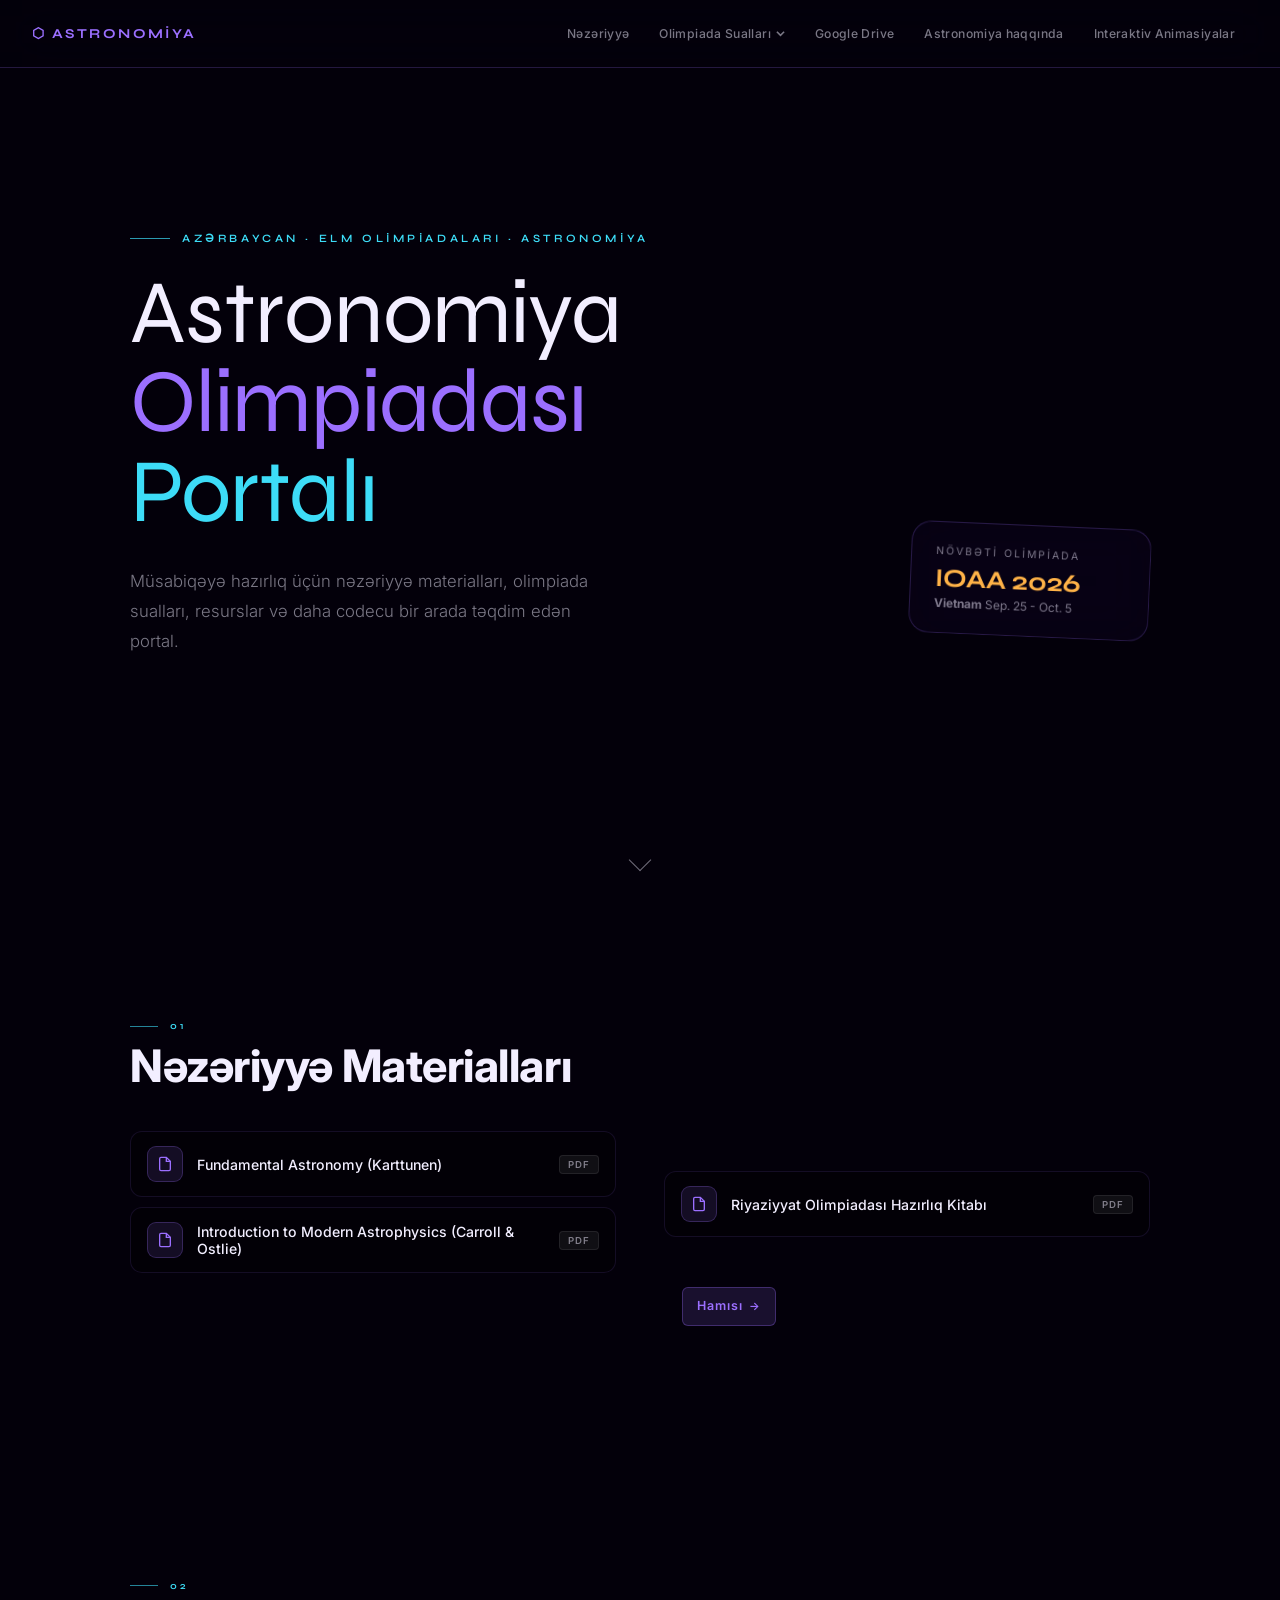
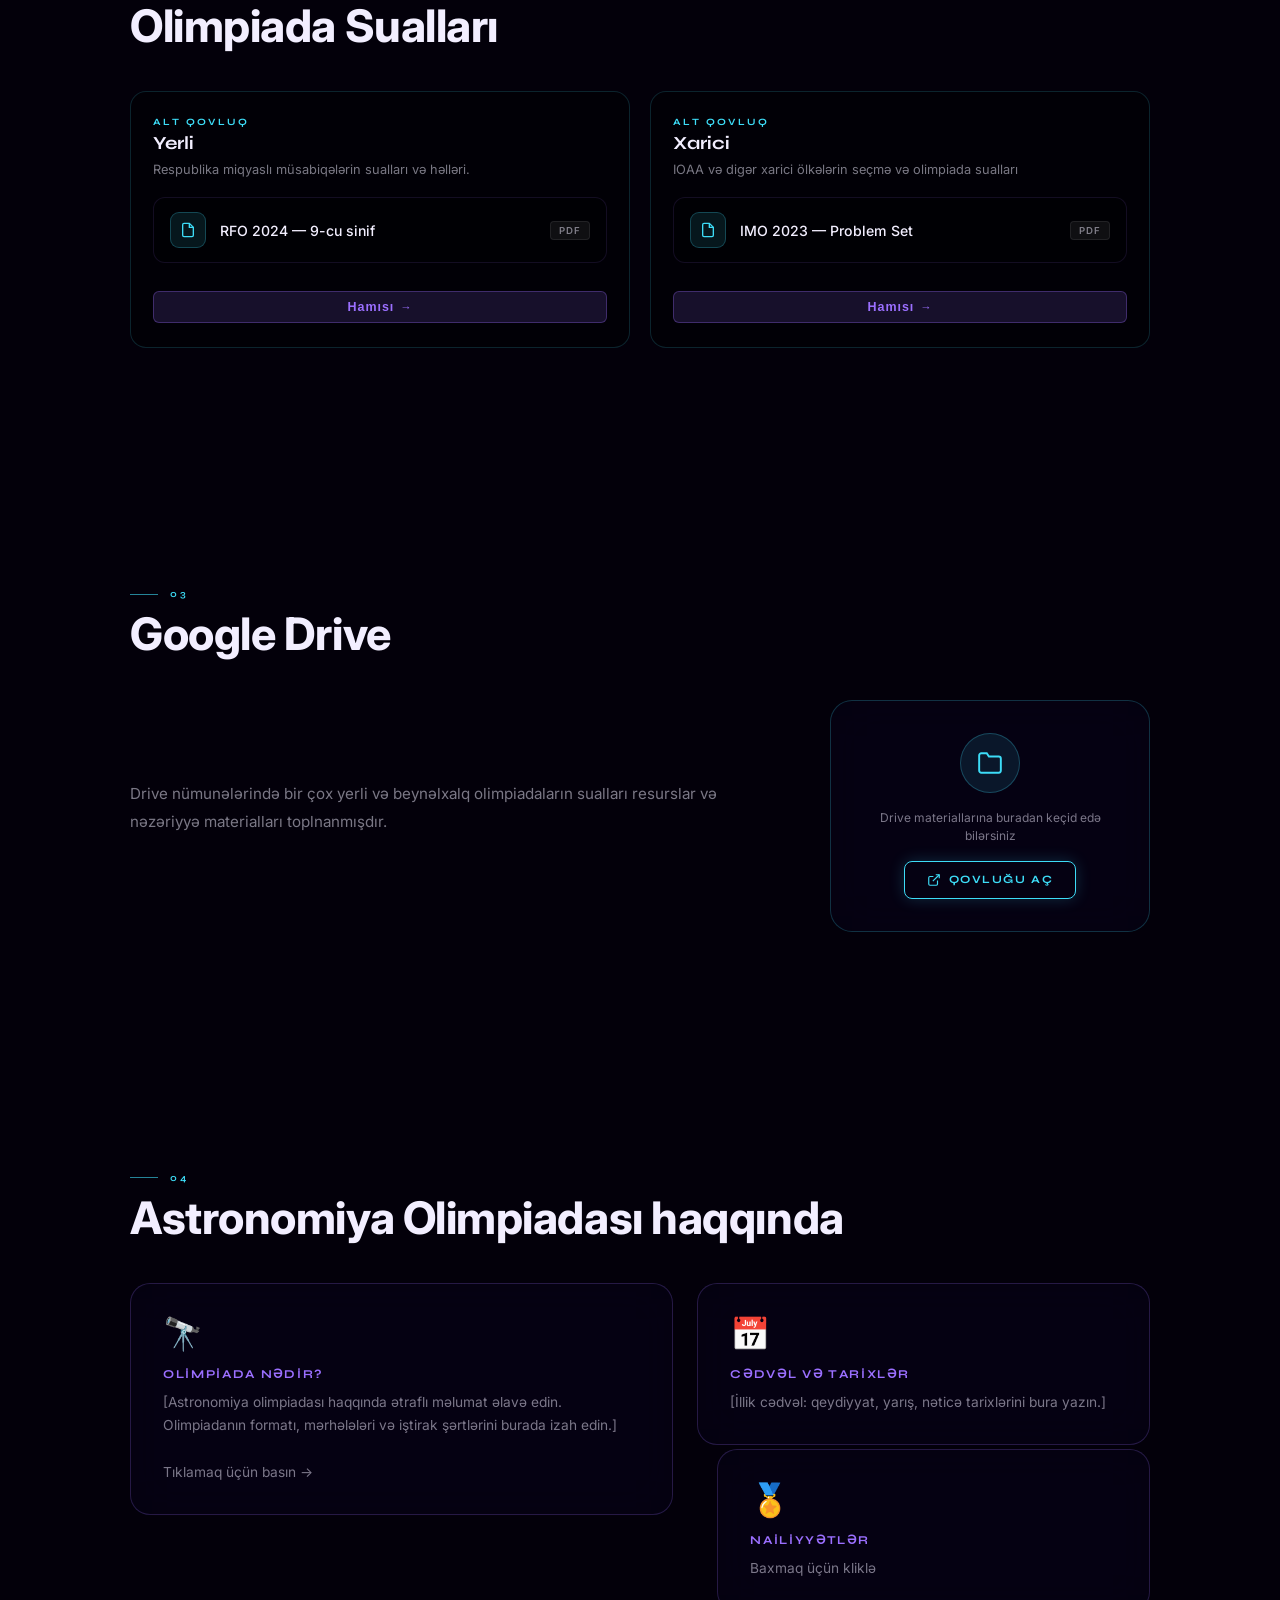
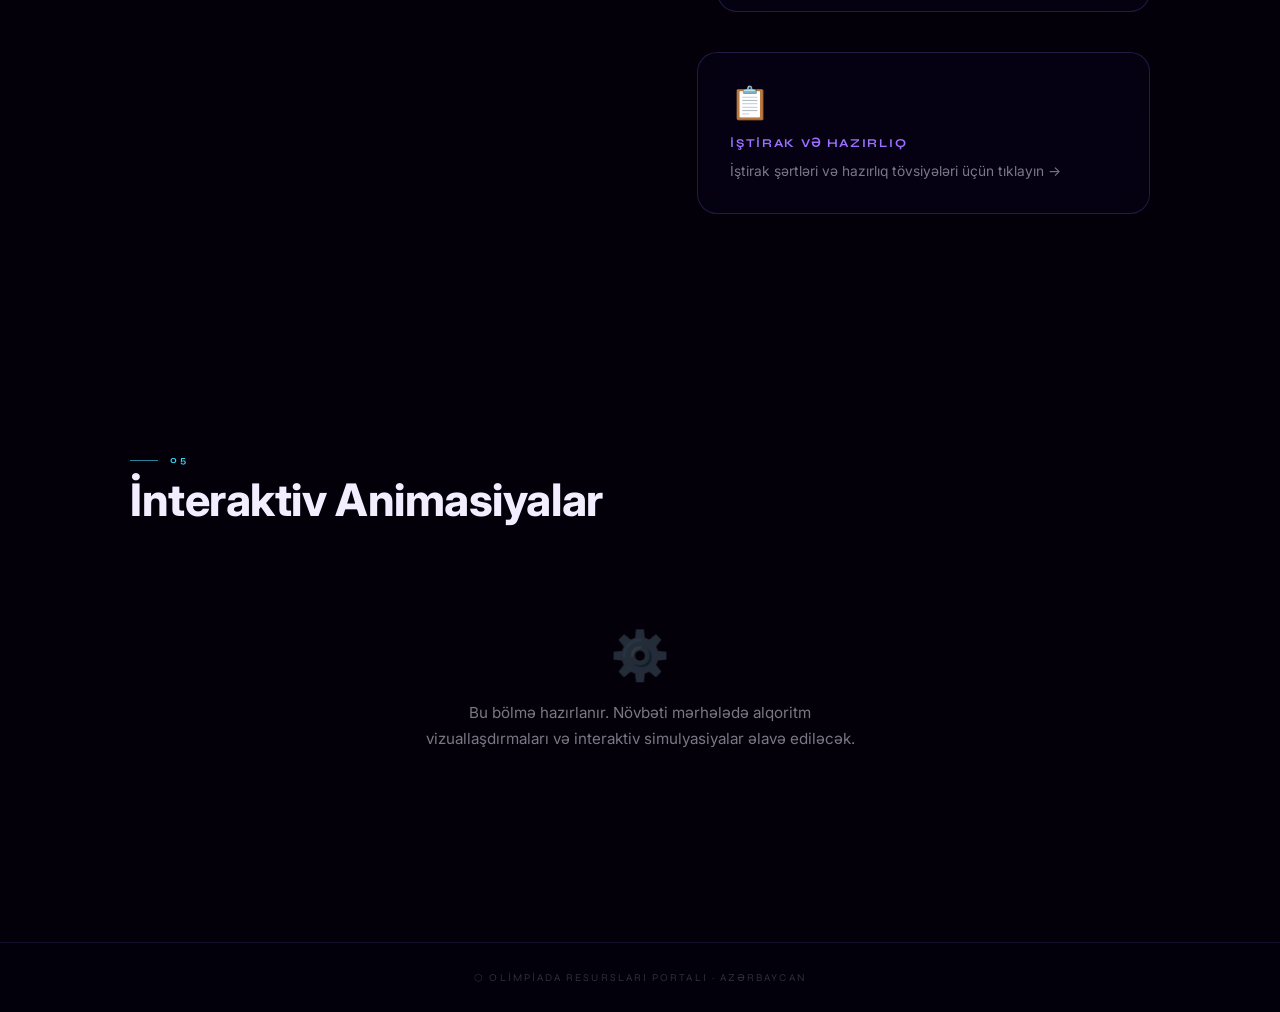
==== commit 08f29ec9: "a1' additional text edits and background image" ====
--- a/indexoz.html
+++ b/indexoz.html
@@ -70,13 +70,13 @@
   background-image: url('https://images.unsplash.com/photo-1534796636912-3b95b3ab5986?q=85&w=2400&auto=format&fit=crop');
 }
 .bg-questions {
-  background-image: url('images/black hole2.jpg');
+  background-image: url('https://images.aeonmedia.co/images/78ba87e7-7198-4468-81b5-500c505d5bc8/essay-gettyimages-1237093074.jpg?width=3840&quality=75&format=auto');
 }
 .bg-drive {
   background-image: url('https://images.unsplash.com/photo-1543722530-d2c3201371e7?q=85&w=2400&auto=format&fit=crop');
 }
 .bg-astronomy {
-  background-image: url('images/saturn.webp');
+  background-image: url('https://images.unsplash.com/photo-1454789548928-9efd52dc4031?q=80&w=880&auto=format&fit=crop&ixlib=rb-4.1.0&ixid=M3wxMjA3fDB8MHxwaG90by1wYWdlfHx8fGVufDB8fHx8fA%3D%3Dhttps://cdn.mos.cms.futurecdn.net/v2/t:0,l:240,cw:1440,ch:1080,q:80,w:1440/Wak2kpPQjCm8AVUBW2eEB4.jpg');
 }
 .bg-animations {
   background-image: url('https://images.unsplash.com/photo-1451187580459-43490279c0fa?q=85&w=2400&auto=format&fit=crop');
@@ -1127,12 +1127,6 @@
       </div>
     </div>
 
-    <div class="user-note reveal reveal-delay-3" style="margin-top:10px;">
-      <span>
-        <strong>Sual əlavə et</strong>
-        "Yerli" və ya "Xarici" bölməsindəki <code>&lt;li&gt;</code> blokunu kopyalayın, linki və başlığı dəyişin.
-      </span>
-    </div>
   </div>
 </section>
 
@@ -1144,16 +1138,10 @@
     <div class="drive-layout">
       <div class="drive-text reveal reveal-delay-1">
         <p style="margin-bottom:16px;">
-          Drive nümunələrində bir çox yerli və beynəlxalq olimpiadaların sualları resurslar vı nəzəriyyə materialları toplnanmışdır.
+          Drive nümunələrində bir çox yerli və beynəlxalq olimpiadaların sualları resurslar və nəzəriyyə materialları toplnanmışdır.
         </p>
         <p style="margin-bottom:16px;"></p>
-        <div class="user-note" style="margin-top:0;">
-          <span>
-            <strong>Drive linkini dəyiş</strong>
-            Aşağıdakı <code>.drive-btn</code> düyməsinin <code>href=""</code> dəyərini
-            Google Drive qovluğunuzun "Hamı görə bilər" paylaşım linkiylə əvəz edin.
-          </span>
-        </div>
+        
       </div>
 
       <div class="drive-glass reveal reveal-delay-2">
@@ -1162,7 +1150,7 @@
             <path d="M22 19a2 2 0 01-2 2H4a2 2 0 01-2-2V5a2 2 0 012-2h5l2 3h9a2 2 0 012 2z"/>
           </svg>
         </div>
-        <p class="drive-label">Bütün materialların arxivi bu qovluqdadır</p>
+        <p class="drive-label">Drive materiallarına buradan keçid edə bilərsiniz</p>
         <a href="YOUR_GOOGLE_DRIVE_LINK_HERE" target="_blank" class="drive-btn">
           <svg viewBox="0 0 24 24" fill="none" stroke="currentColor" stroke-width="2"><path d="M18 13v6a2 2 0 01-2 2H5a2 2 0 01-2-2V8a2 2 0 012-2h6"/><polyline points="15 3 21 3 21 9"/><line x1="10" y1="14" x2="21" y2="3"/></svg>
           Qovluğu Aç
@@ -1261,12 +1249,7 @@
         </div>
       </div>
 
-      <div class="user-note reveal" style="margin-top:16px;">
-        <span>
-          <strong>Bu bölməni doldur</strong>
-          Hər <code>.astro-card-body</code> içindəki köşəli mötərizəli <code>[...]</code> mətni öz məzmununuzla əvəz edin.
-        </span>
-      </div>
+      
     </div>
   </div>
 </section>
